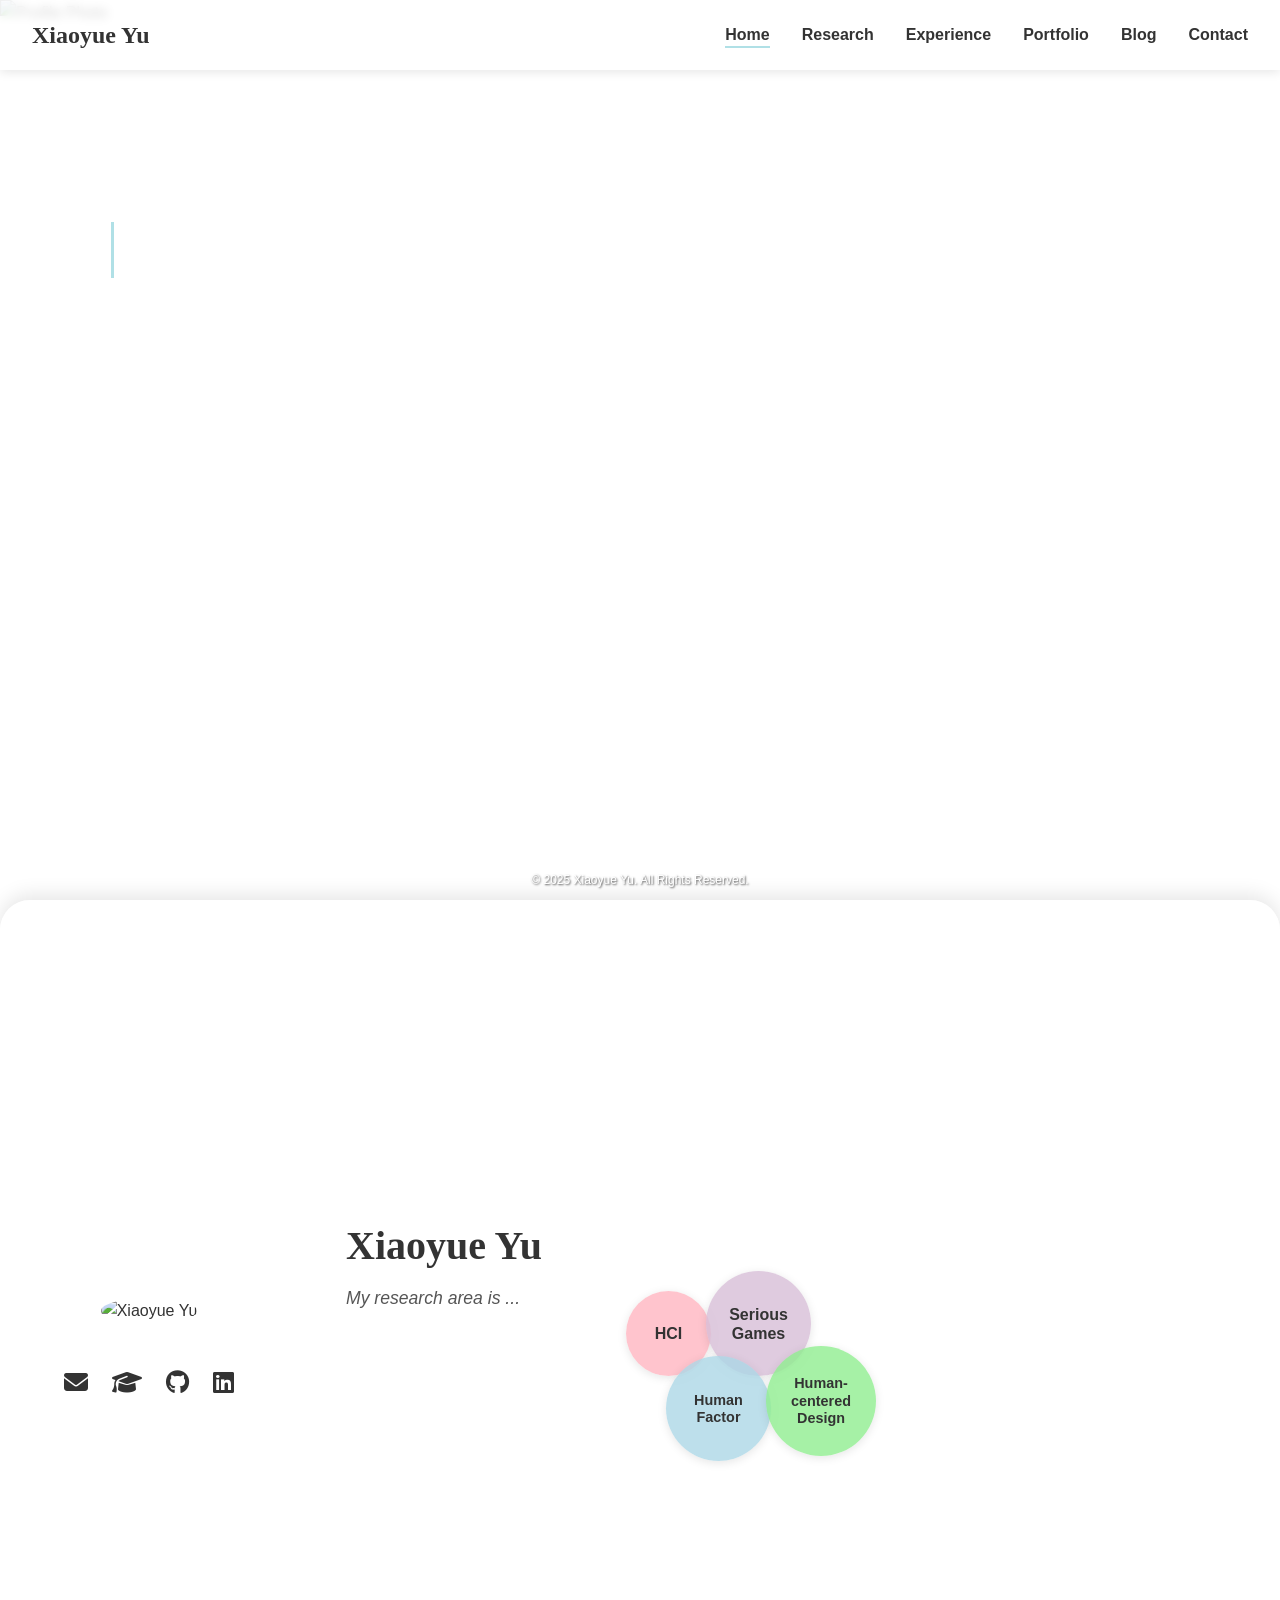
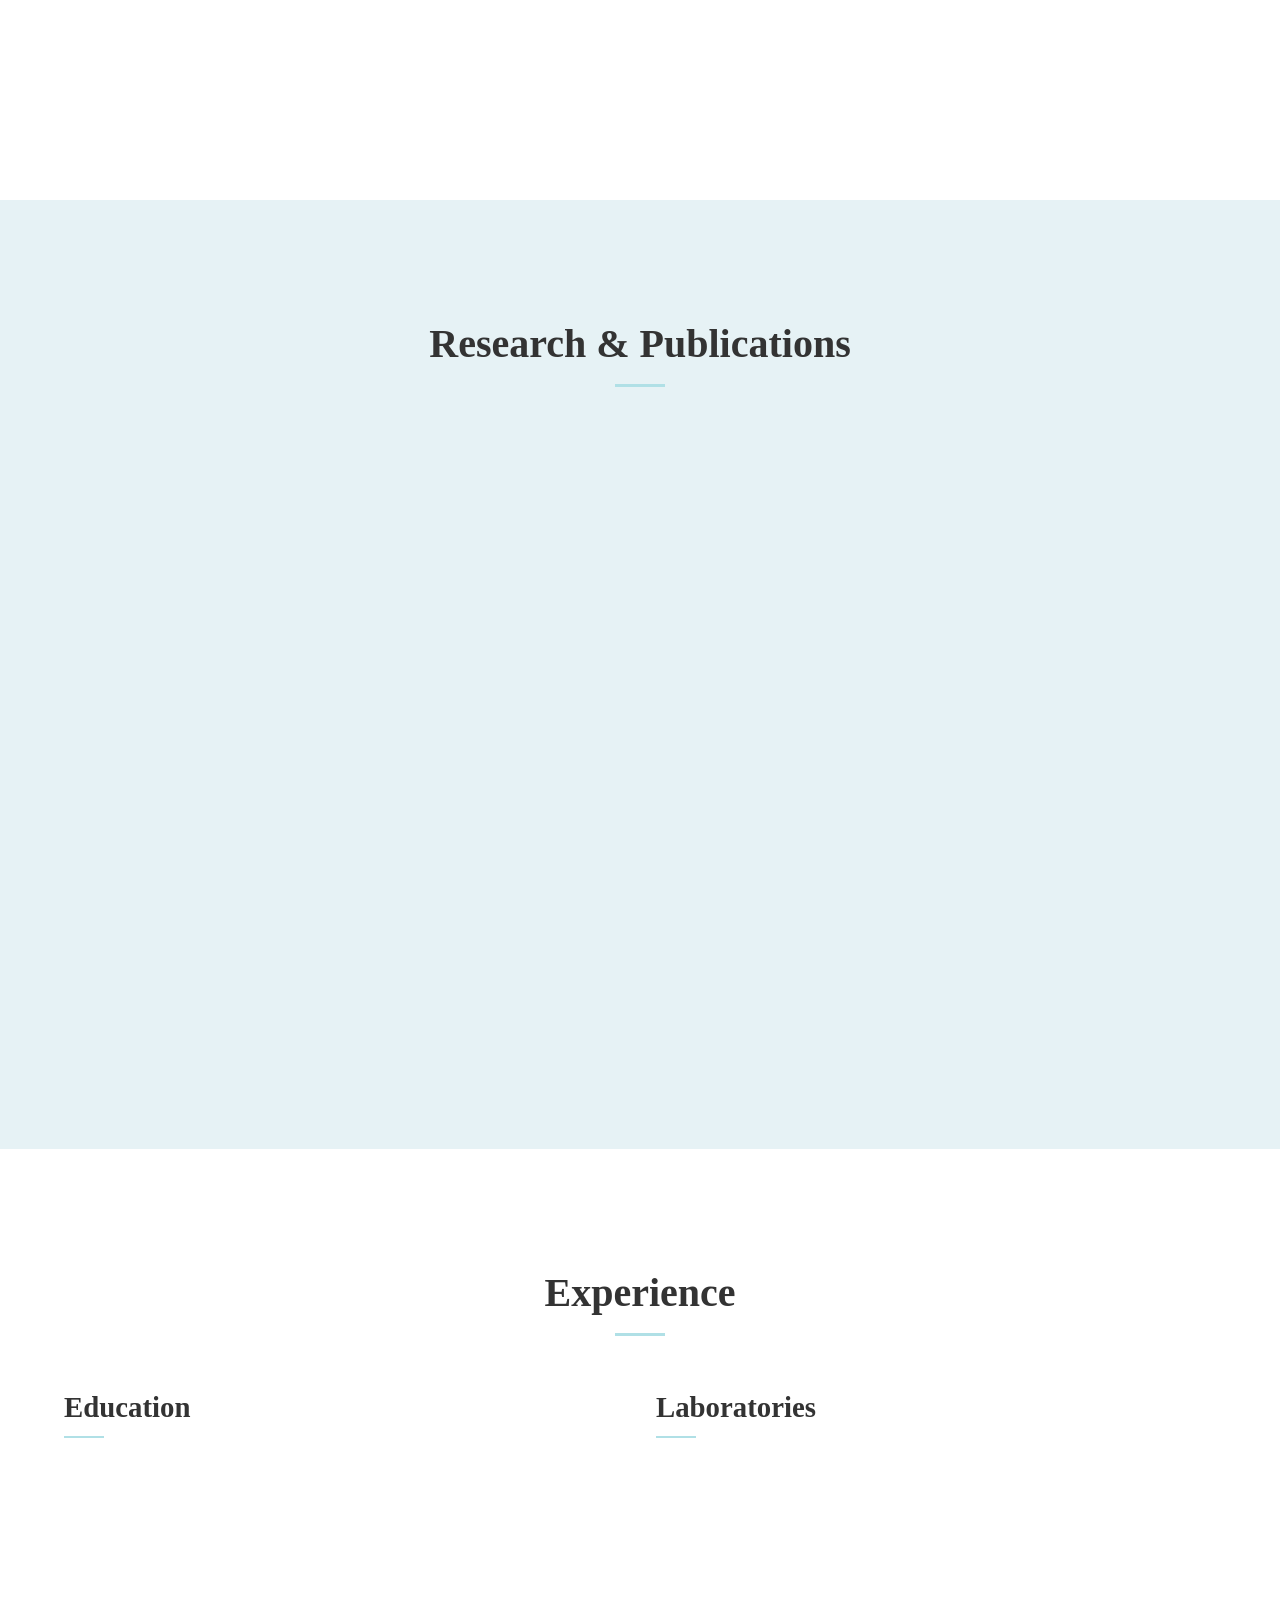
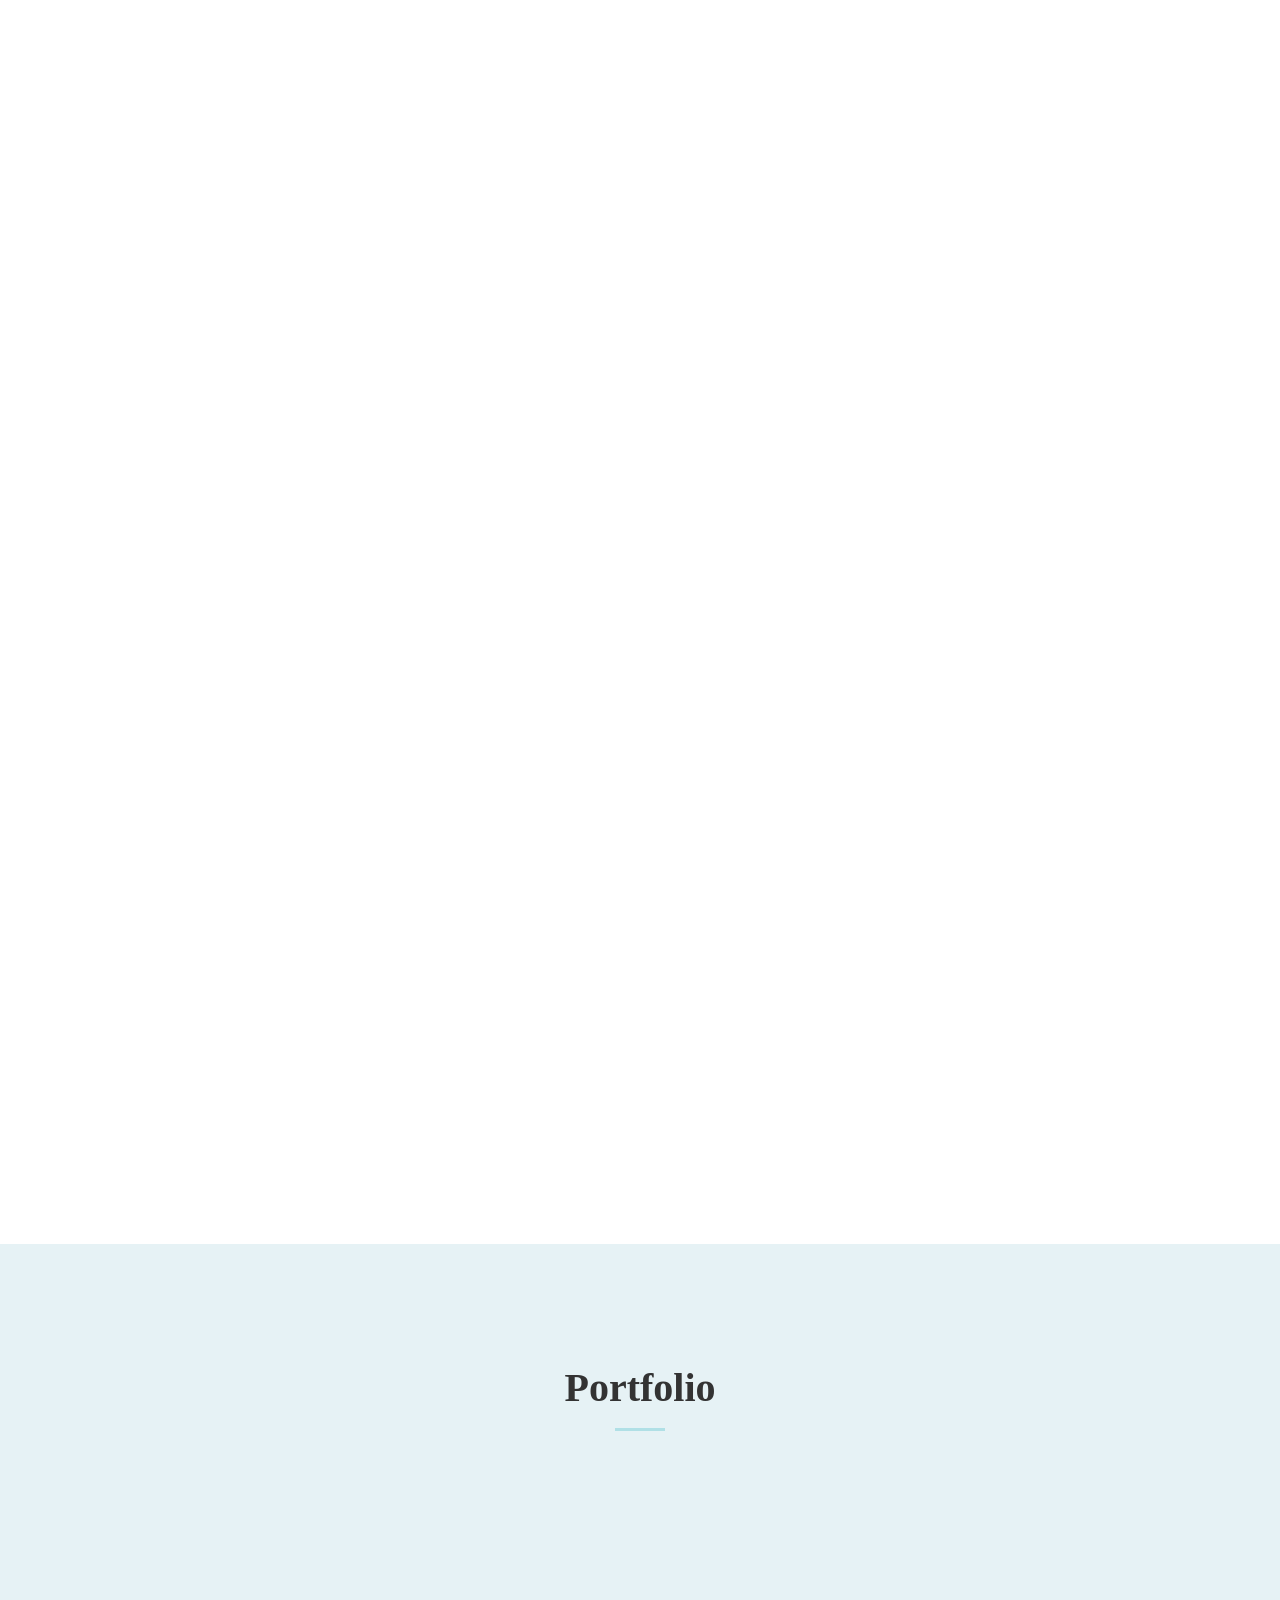
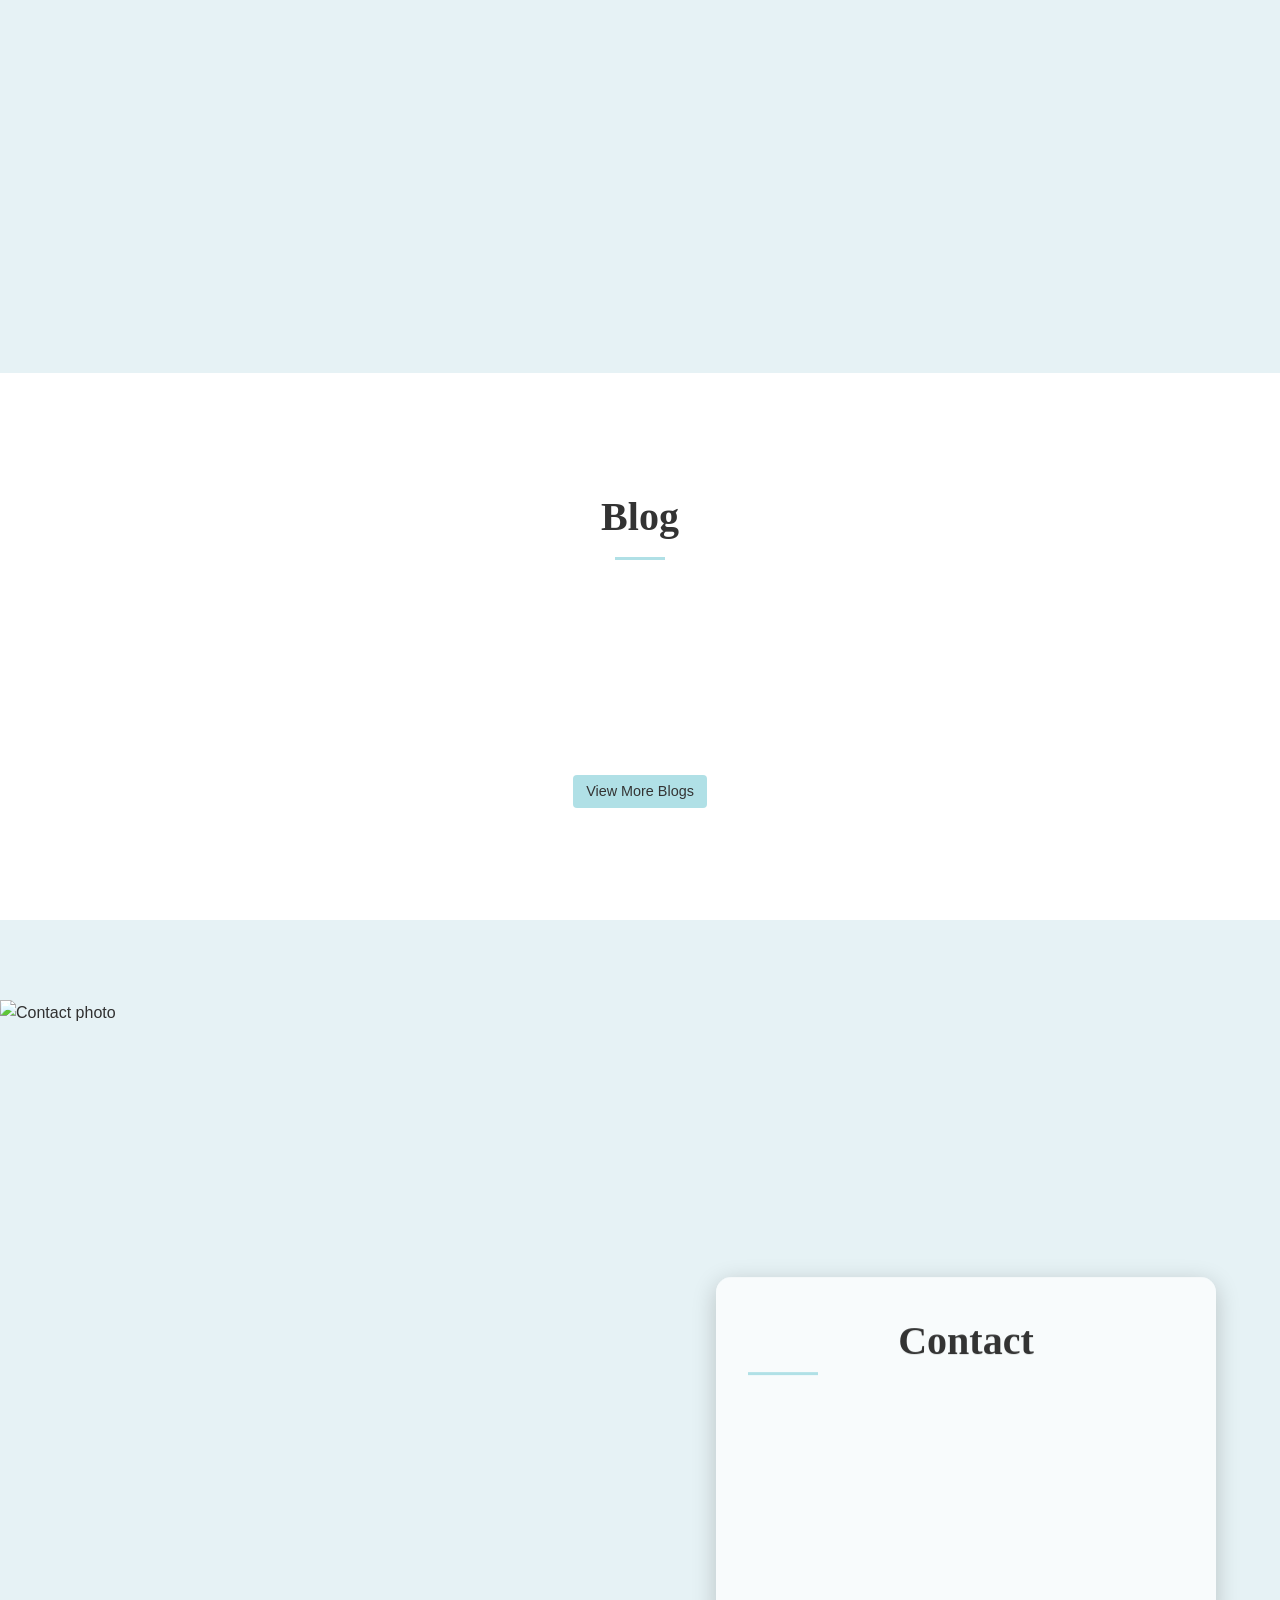
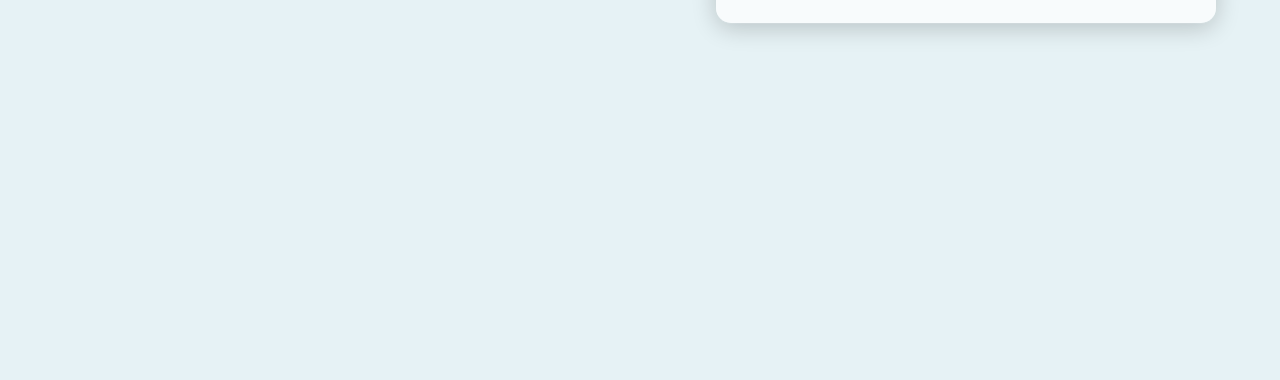
==== index.html @ d7c99860 "Updated the profolio link (Paperworkx)" ====
<!DOCTYPE html>
<html lang="en">

<head>
    <meta charset="UTF-8">
    <meta name="viewport" content="width=device-width, initial-scale=1.0">
    <title>Xiaoyue Yu</title>
    <link rel="icon" href="photo_me.jpg">
    <link rel="apple-touch-icon" href="photo_me.jpg">
    <link rel="stylesheet" href="https://cdnjs.cloudflare.com/ajax/libs/font-awesome/6.4.0/css/all.min.css">
    <link rel="stylesheet" href="styles.css">
</head>

<body>
    <nav class="navbar">
        <div class="navbar-container">
            <div class="logo">Xiaoyue Yu</div>
            <ul class="nav-links">
                <li><a href="#home" class="active">Home</a></li>
                <li><a href="#research">Research</a></li>
                <li><a href="#experience">Experience</a></li>
                <li><a href="#projects">Portfolio</a></li>
                <li><a href="#blog">Blog</a></li>
                <li><a href="#contact">Contact</a></li>
            </ul>
            <div class="hamburger">
                <div></div>
                <div></div>
                <div></div>
            </div>
        </div>
    </nav>

    <div class="cover-background">
        <div class="profile-img">
            <img src="photo_index.jpg" alt="Profile Photo">
        </div>

        <div class="typewriter-overlay">
            <div class="title">
                <span class="typewriter-text" id="typewriter"></span>
            </div>
        </div>
    </div>

    <div class="scrollable-content">
        <section id="home">
            <div class="home-content" id="home-content">
                <div class="container home-container">
                    <div class="home-left">
                        <div class="avatar-container">
                            <img src="photo_me.jpg" alt="Xiaoyue Yu" class="avatar">
                        </div>
                        <div class="social-links" style="justify-content: center; margin-top: 1.5rem;">
                            <a href="mailto:XIY249@pitt.edu" title="Email"><i class="fas fa-envelope"></i></a>
                            <a href="https://scholar.google.com/citations?hl=en&user=vhUDTcAAAAAJ"
                                title="Google Scholar"><i class="fas fa-graduation-cap"></i></a>
                            <a href="https://github.com/Xiaoyue-Yu" title="GitHub" target="_blank"
                                rel="noopener noreferrer"><i class="fab fa-github"></i></a>
                            <a href="https://www.linkedin.com/in/xiaoyue-yu-9aa009385/" title="LinkedIn"><i
                                    class="fab fa-linkedin"></i></a>
                        </div>
                    </div>
                    <div class="home-right">
                        <h1 class="name">Xiaoyue Yu</h1>
                        <p class="research-area">My research area is ...</p>
                        <div class="bubbles-container">
                            <div class="bubble">HCI</div>
                            <div class="bubble">Serious Games</div>
                            <div class="bubble">Human Factor</div>
                            <div class="bubble">Human-centered Design</div>
                        </div>
                    </div>
                </div>
            </div>
        </section>

        <section id="research">
            <div class="container">
                <h2 class="section-title">Research & Publications</h2>
                <div class="publications-list fade-in-section">
                    <div class="publication">
                        <h3 class="publication-title">Blood Biomarker-Based Machine Learning Triaging Model for
                            Predicting the Risk of Cognitive Decline Progression from Mild Cognitive Impairment</h3>
                        <p class="publication-authors">Yin, J., <strong>Yu, X.</strong>, Pan, J., Qian, G. (2025)</p>
                        <p class="publication-venue">2025 IEEE 2nd International Conference on Deep Learning and
                            Computer Vision (DLCV), Jinan, China, 2025, pp. 1-5.</p>
                        <p class="publication-abstract">This study proposes a machine learning triaging model based on
                            blood biomarkers to predict the progression risk of cognitive decline in patients with mild
                            cognitive impairment.</p>
                        <div class="publication-links">
                            <a href="https://doi.org/10.1109/DLCV65218.2025.11088776" title="DOI" target="_blank">View
                                Paper</a>
                        </div>
                    </div>

                    <div class="publication">
                        <h3 class="publication-title">Drivers' Intervention Tendency and Trust Dynamics During
                            Interactions with Automated Vehicles in Potential Hazard Scenarios</h3>
                        <p class="publication-authors">Wu, Y., Huang, D., <strong>Yu, X.</strong>, Wang, Y., Qin, W.,
                            Tan, X. (2025)</p>
                        <p class="publication-venue">HCI International 2025 Posters. HCII 2025. Communications in
                            Computer and Information Science, vol 2525. Springer, Cham, 2025</p>
                        <p class="publication-abstract">This research examines how drivers interact with and trust
                            automated vehicles during potentially hazardous driving scenarios, providing insights into
                            human-automation interaction patterns.</p>
                        <div class="publication-links">
                            <a href="https://doi.org/10.1007/978-3-031-94159-7_44" title="DOI" target="_blank">View
                                Paper</a>
                        </div>
                    </div>
                </div>
            </div>
        </section>

        <section id="experience">
            <div class="container">
                <h2 class="section-title">Experience</h2>

                <div class="experience-container">
                    <div class="experience-section">
                        <h3 class="subsection-title">Education</h3>
                        <div class="timeline fade-in-section">
                            <div class="timeline-item">
                                <div class="timeline-content-with-image edu2-layout">
                                    <div class="timeline-text">
                                        <p class="timeline-date">Fall 2025 - Present</p>
                                        <h3 class="timeline-title">Undergraduate Student, University of Pittsburgh</h3>
                                        <p class="timeline-description">Majoring in Information Science</p>
                                    </div>
                                    <img src="photo_exp_edu2.png" alt="University of Pittsburgh"
                                        class="timeline-image edu2-image">
                                </div>
                            </div>
                            <div class="timeline-item">
                                <div class="timeline-content-with-image edu1-layout">
                                    <div class="timeline-text">
                                        <p class="timeline-date">Fall 2023 - Spring 2025</p>
                                        <h3 class="timeline-title">Undergraduate Student, Sichuan University</h3>
                                        <p class="timeline-description">Majoring in Industrial Engineering</p>
                                    </div>
                                    <img src="photo_exp_edu1.jpg" alt="Sichuan University"
                                        class="timeline-image edu1-image">
                                </div>
                            </div>
                        </div>
                    </div>

                    <div class="experience-section">
                        <h3 class="subsection-title">Laboratories</h3>
                        <div class="timeline fade-in-section">

                            <div class="timeline-item">
                                <div class="timeline-content">
                                    <p class="timeline-date">December 2025 - Present</p>
                                    <h3 class="timeline-title">Pervasive HCI Lab (PI Lab)</h3>
                                    <p class="timeline-description"><i class="fas fa-map-marker-alt"></i> Tsinghua
                                        University, Beijing, China (Remote)</p>
                                    <p class="timeline-description"><i class="fas fa-university"></i> Department of
                                        Computer Science and Technology</p>
                                </div>
                            </div>

                            <div class="timeline-item">
                                <div class="timeline-content">
                                    <p class="timeline-date">August 2025 - Present</p>
                                    <h3 class="timeline-title">Learning Technologies Lab (LTL)</h3>
                                    <p class="timeline-description"><i class="fas fa-map-marker-alt"></i> University of
                                        Pittsburgh, School of Computing and Information</p>
                                    <p class="timeline-description"><i class="fas fa-user-tie"></i> Dr. Dmitriy
                                        Babichenko, Department of Informatics and Networked Systems</p>
                                </div>
                            </div>

                            <div class="timeline-item">
                                <div class="timeline-content-with-image">
                                    <div class="timeline-text">
                                        <p class="timeline-date">December 2024 - Present</p>
                                        <h3 class="timeline-title">Human-centered AI Lab (HAIL)</h3>
                                        <p class="timeline-description"><i class="fas fa-map-marker-alt"></i> Sichuan
                                            University-Pittsburgh Institute, South Campus N420</p>
                                        <p class="timeline-description"><i class="fas fa-user-tie"></i> Dr. Xiaomei Tan,
                                            Department of Industrial Engineering</p>
                                    </div>
                                    <img src="photo_exp_lab1.JPG" alt="HAIL Lab" class="timeline-image">
                                </div>
                            </div>

                        </div>
                    </div>
                </div>
            </div>
        </section>

        <section id="projects">
            <div class="container">
                <h2 class="section-title">Portfolio</h2>
                <div class="projects-grid fade-in-section">

                    <a href="https://www.playablearchive.com/" target="_blank" class="project-card-link">
                        <div class="project-card">
                            <div class="project-img-container">
                                <img src="portfolio-playable-archive.png" alt="The Playable Archive"
                                    class="project-img">
                            </div>
                            <div class="project-info">
                                <h3 class="project-title">The Playable Archive</h3>
                                <p class="project-description">A research initiative transforming legacy educational
                                    games into collaborative virtual worlds (Research Assistant).</p>
                                <p class="project-date">Fall 2025 - Present</p>
                            </div>
                        </div>
                    </a>

                    <a href="https://sonicdrives.itch.io/paperworks" target="_blank" class="project-card-link">
                        <div class="project-card">
                            <div class="project-img-container">
                                <img src="protfolio-paperworkx.png" alt="Paperworkx Game" class="project-img">
                            </div>
                            <div class="project-info">
                                <h3 class="project-title">Paperworkx</h3>
                                <p class="project-description">1st Place Narrative Design winner at Pitt's Games 4
                                    Social Impact 2025.</p>
                                <p class="project-date">Oct, 2025</p>
                            </div>
                        </div>
                    </a>

                </div>
            </div>
        </section>

        <section id="blog">
            <div class="container">
                <h2 class="section-title">Blog</h2>
                <div class="projects-grid fade-in-section">
                    <a href="blog-mount-qingcheng.html" class="project-card-link">
                        <div class="project-card">
                            <img src="images/MountQingcheng_title.JPG" alt="Mount Qingcheng" class="project-img">
                            <div class="project-info">
                                <h3 class="project-title">Mount Qingcheng</h3>
                                <p class="project-date">May 24, 2025</p>
                            </div>
                        </div>
                    </a>
                    <a href="blog-japan.html" class="project-card-link">
                        <div class="project-card">
                            <img src="images/Japan_title.JPG" alt="Japan" class="project-img">
                            <div class="project-info">
                                <h3 class="project-title">Japan: Kyoto, Hokkaido</h3>
                                <p class="project-date">January 12, 2025</p>
                            </div>
                        </div>
                    </a>
                    <a href="blog-east-coast-usa.html" class="project-card-link">
                        <div class="project-card">
                            <img src="images/EastCostUSA_title.JPG" alt="East Coast USA" class="project-img">
                            <div class="project-info">
                                <h3 class="project-title">East Coast USA</h3>
                                <p class="project-date">July 16, 2024</p>
                            </div>
                        </div>
                    </a>
                </div>
                <div class="view-more-container" style="text-align: center; margin-top: 2rem;">
                    <a href="blogs.html" class="view-more-btn"
                        style="display: inline-block; padding: 0.3rem 0.8rem; background-color: #B0E0E6; color: #333333; border-radius: 4px; font-size: 0.9rem; font-weight: 500; transition: background-color 0.3s;">
                        View More Blogs
                    </a>
                </div>
            </div>
        </section>

        <section id="contact">
            <div class="contact-image-container">
                <img src="photo_contact.JPG" alt="Contact photo" class="contact-img">

                <div class="contact-content-overlay">
                    <h2 class="section-title contact-title">Contact</h2>
                    <div class="contact-content fade-in-section">
                        <p class="contact-text">
                            Feel free to reach out for collaborations or just to chat. I'm always open to discussing new
                            projects, creative ideas, or opportunities to be part of your vision.
                        </p>
                        <p class="contact-email">XIY249@pitt.edu</p>
                        <p class="contact-email">yuxiaoyue@stu.scu.edu.cn</p>
                    </div>
                </div>
            </div>
        </section>

    </div>

    <button class="back-to-top" id="backToTop" title="Back to Top"><i class="fas fa-chevron-up"></i></button>

    <div
        style="position: fixed; bottom: 10px; width: 100%; text-align: center; font-size: 12px; color: #fff; text-shadow: 1px 1px 2px rgba(0,0,0,0.7); z-index: 1001;">
        &copy; 2025 Xiaoyue Yu. All Rights Reserved.</div>

    <script src="scripts.js"></script>
</body>

</html>
---- styles.css ----
/* Fonts */
@font-face {
    font-family: 'Lora';
    font-style: normal;
    font-weight: 400;
    src: local('Lora Regular'), local('Lora-Regular'), local('Times New Roman');
}
@font-face {
    font-family: 'Lora';
    font-style: normal;
    font-weight: 500;
    src: local('Lora Medium'), local('Lora-Medium'), local('Times New Roman');
}
@font-face {
    font-family: 'Lora';
    font-style: normal;
    font-weight: 600;
    src: local('Lora SemiBold'), local('Lora-SemiBold'), local('Times New Roman Bold');
}
@font-face {
    font-family: 'Lora';
    font-style: normal;
    font-weight: 700;
    src: local('Lora Bold'), local('Lora-Bold'), local('Times New Roman Bold');
}
@font-face {
    font-family: 'Nunito Sans';
    font-style: normal;
    font-weight: 300;
    src: local('Nunito Sans Light'), local('NunitoSans-Light'), local('Arial');
}
@font-face {
    font-family: 'Nunito Sans';
    font-style: normal;
    font-weight: 400;
    src: local('Nunito Sans Regular'), local('NunitoSans-Regular'), local('Arial');
}
@font-face {
    font-family: 'Nunito Sans';
    font-style: normal;
    font-weight: 600;
    src: local('Nunito Sans SemiBold'), local('NunitoSans-SemiBold'), local('Arial Bold');
}
@font-face {
    font-family: 'Nunito Sans';
    font-style: normal;
    font-weight: 700;
    src: local('Nunito Sans Bold'), local('NunitoSans-Bold'), local('Arial Bold');
}

/* Reset and Base Styles */
* {
    margin: 0;
    padding: 0;
    box-sizing: border-box;
}

@keyframes fadeInUp {
    from {
        opacity: 0;
        transform: translateY(30px);
    }
    to {
        opacity: 1;
        transform: translateY(0);
    }
}

.fade-in-section {
    opacity: 0;
    transform: translateY(30px);
    transition: opacity 0.8s ease, transform 0.8s ease;
}

.fade-in-section.is-visible {
    opacity: 1;
    transform: translateY(0);
}

html {
    scroll-behavior: smooth;
    height: 100%;
    overflow-x: hidden;
    margin: 0;
    padding: 0;
}

body {
    font-family: 'Nunito Sans', sans-serif;
    line-height: 1.6;
    color: #333333;
    background-color: #FFFFFF;
    position: relative;
    overflow-x: hidden;
    min-height: 100%;
    display: flex;
    flex-direction: column;
    margin: 0;
    padding: 0;
}

.cover-background {
    position: fixed;
    top: 0;
    left: 0;
    width: 100%;
    height: 100vh;
    z-index: 1;
    pointer-events: none;
}

.scrollable-content {
    position: relative;
    z-index: 3;
    margin-top: 100vh;
    background-color: transparent;
    min-height: 200vh;
    margin-bottom: 0;
    flex: 1;
}

#home {
    background-color: transparent;
    position: relative;
    z-index: 1;
}

#experience {
    background-color: #FFFFFF;
    position: relative;
    z-index: 3;
}

#blog {
    background-color: #FFFFFF;
    position: relative;
    z-index: 3;
}

#research, #projects, #contact {
    background-color: #E6F2F5;
    position: relative;
    z-index: 3;
}

h1, h2, h3, h4, h5, h6 {
    font-family: 'Lora', serif;
    margin-bottom: 1rem;
    color: #333333;
}

a {
    color: #B0E0E6;
    text-decoration: none;
    transition: color 0.3s ease;
}

a:hover {
    color: #87CEEB;
}

.container {
    width: 90%;
    max-width: 1200px;
    margin: 0 auto;
    padding: 2rem 0;
}

section {
    padding: 5rem 0;
}

.section-title {
    text-align: center;
    margin-bottom: 3rem;
    position: relative;
    font-size: 2.5rem;
}



.section-title::after {
    content: '';
    display: block;
    width: 50px;
    height: 3px;
    background-color: #B0E0E6;
    margin: 0.5rem auto;
}

/* Navigation Bar */
.navbar {
    position: fixed;
    top: 0;
    left: 0;
    width: 100%;
    background-color: rgba(255, 255, 255, 0.8);
    backdrop-filter: blur(5px);
    box-shadow: 0 2px 10px rgba(0, 0, 0, 0.1);
    z-index: 1000;
    transition: all 0.3s ease;
}

.navbar-container {
    display: flex;
    justify-content: space-between;
    align-items: center;
    padding: 1rem 2rem;
}

.logo {
    font-family: 'Lora', serif;
    font-size: 1.5rem;
    font-weight: 700;
}

.nav-links {
    display: flex;
    list-style: none;
}

.nav-links li {
    margin-left: 2rem;
}

.nav-links a {
    color: #333333;
    font-weight: 600;
    position: relative;
}

.nav-links a::after {
    content: '';
    position: absolute;
    bottom: -5px;
    left: 0;
    width: 0;
    height: 2px;
    background-color: #B0E0E6;
    transition: width 0.3s ease;
}

.nav-links a:hover::after,
.nav-links a.active::after {
    width: 100%;
}

.hamburger {
    display: none;
    cursor: pointer;
}

.hamburger div {
    width: 25px;
    height: 3px;
    background-color: #333333;
    margin: 5px;
    transition: all 0.3s ease;
}

/* Home Section */
#home {
    min-height: 100vh;
    display: flex;
    flex-direction: column;
    align-items: center;
    background-color: transparent;
    padding: 0;
    position: relative;
}

.avatar-container {
    text-align: center;
    margin-bottom: 1rem;
}

.avatar {
    width: 220px;
    height: 220px;
    border-radius: 50%;
    object-fit: cover;
    object-position: 40% top;
    border: none;
}

.profile-img {
    width: 100%;
    height: 100vh;
    overflow: hidden;
    position: fixed;
    top: 0;
    left: 0;
    z-index: 1;
    will-change: transform;
    transform: translateZ(0);
    pointer-events: none;
    backface-visibility: hidden;
}

.profile-img img {
    width: 100%;
    height: 100%;
    object-fit: cover;
    object-position: center;
}

.typewriter-overlay {
    position: fixed;
    top: 0;
    left: 0;
    width: 100%;
    height: 100vh;
    display: flex;
    align-items: flex-start;
    justify-content: center;
    z-index: 2;
    padding: 0 2rem;
    padding-top: 20vh;
    will-change: transform;
    pointer-events: auto;
    backface-visibility: hidden;
    transform: translate3d(0,0,0);
    -webkit-transform: translate3d(0,0,0);
    -moz-transform: translate3d(0,0,0);
    -ms-transform: translate3d(0,0,0);
    -o-transform: translate3d(0,0,0);
    -webkit-backface-visibility: hidden;
    perspective: 1000px;
    -webkit-perspective: 1000px;
    -moz-perspective: 1000px;
    -ms-perspective: 1000px;
    -o-perspective: 1000px;
    touch-action: auto; 
}

.typewriter-overlay .title {
    font-size: 3.5rem;
    color: #fff;
    text-shadow: 2px 2px 4px rgba(0, 0, 0, 0.5);
    text-align: center;
    width: 100%;
    max-width: 90%;
    padding: 0 1rem;
    box-sizing: border-box;
}

.home-content {
    display: flex;
    flex-direction: column;
    align-items: center;
    justify-content: center;
    text-align: center;
    padding: 50px 0;
    width: 100%;
    min-height: 100vh;
    position: relative;
    background-color: rgba(255, 255, 255, 0.5);
    border-top-left-radius: 30px;
    border-top-right-radius: 30px;
    box-shadow: 0 -5px 20px rgba(0, 0, 0, 0.1);
    backdrop-filter: blur(10px);
}

.home-container {
    display: flex;
    align-items: center;
    justify-content: flex-start;
    gap: 2rem;
}

.home-left, .home-right {
    display: flex;
    flex-direction: column;
    align-items: center;
}

.home-right {
    margin-left: 5rem;
    align-items: flex-start;
}

.name {
    font-size: 2.5rem;
    margin-bottom: 0.5rem;
    text-align: center;
    position: relative;
}

.research-area {
    font-size: 1.1rem;
    color: #555;
    margin-bottom: 1rem;
    text-align: left;
    font-style: italic;
    line-height: 1.4;
}

.bubbles-container {
    position: relative;
    width: 100%;
    height: 150px;
    margin-top: 10px;
}

.bubble {
    position: absolute;
    background-color: rgba(176, 224, 230, 0.8);
    color: #333;
    border-radius: 50%;
    display: flex;
    align-items: center;
    justify-content: center;
    font-size: 0.8rem;
    font-weight: 600;
    box-shadow: 0 2px 10px rgba(0, 0, 0, 0.1);
    animation: float 3s ease-in-out infinite;
    text-align: center;
    padding: 5px;
    line-height: 1.2;
    word-break: break-word;
    z-index: 5;
}

.bubble:nth-child(1) {
    width: 85px;
    height: 85px;
    top: -45px;
    left: 280px;
    animation-delay: 0s;
    background-color: rgba(255, 182, 193, 0.8);
    font-size: 1rem;
}

.bubble:nth-child(2) {
    width: 105px;
    height: 105px;
    top: -65px;
    left: 360px;
    animation-delay: 0.5s;
    background-color: rgba(216, 191, 216, 0.8);
    font-size: 1rem;
}

.bubble:nth-child(3) {
    width: 105px;
    height: 105px;
    top: 20px;
    left: 320px;
    animation-delay: 1s;
    background-color: rgba(173, 216, 230, 0.8);
    font-size: 0.9rem;
}

.bubble:nth-child(4) {
    width: 110px;
    height: 110px;
    top: 10px;
    left: 420px;
    animation-delay: 1.5s;
    background-color: rgba(144, 238, 144, 0.8);
    font-size: 0.9rem;
}

@keyframes float {
    0% {
        transform: translateY(0);
    }
    50% {
        transform: translateY(-10px);
    }
    100% {
        transform: translateY(0);
    }
}

.title {
    font-size: 3.5rem;
    color: #555;
    margin-bottom: 1.5rem;
    text-align: left;
    min-height: 2.5em; 
    display: flex;
    justify-content: flex-start;
    align-items: center;
    width: 100%;
}

.typewriter-text {
    position: relative;
    white-space: nowrap;
    min-height: 1em;
    line-height: 1.5em;
    display: inline-block;
    font-family: "Fira Code", "Consolas", "Courier New", monospace;
    max-width: 100%;
    overflow: hidden;
    transform: translate3d(0,0,0);
    -webkit-transform: translate3d(0,0,0);
    backface-visibility: hidden;
    -webkit-backface-visibility: hidden;
    -moz-backface-visibility: hidden;
    -ms-backface-visibility: hidden;
    -o-backface-visibility: hidden;
    will-change: transform;
}

.typewriter-text::after {
    content: '';
    display: inline-block;
    width: 3px;
    height: 1em;
    margin-left: 2px;
    background-color: #B0E0E6;
    vertical-align: middle;
    animation: blink-caret 1s step-end infinite;
    position: relative;
    top: 0;
    transform: translate3d(0,0,0);
    -webkit-transform: translate3d(0,0,0);
    -moz-transform: translate3d(0,0,0);
    -ms-transform: translate3d(0,0,0);
    -o-transform: translate3d(0,0,0);
    backface-visibility: hidden;
    -webkit-backface-visibility: hidden;
    -moz-backface-visibility: hidden;
    -ms-backface-visibility: hidden;
    -o-backface-visibility: hidden;
    perspective: 1000px;
    -webkit-perspective: 1000px;
    -moz-perspective: 1000px;
    -ms-perspective: 1000px;
    -o-perspective: 1000px;
    will-change: opacity;
}

@keyframes blink-caret {
    from, to { background-color: transparent; }
    50% { background-color: #B0E0E6; }
}

.social-links {
    display: flex;
    gap: 1.5rem;
}

.social-links a {
    font-size: 1.5rem;
    color: #333333;
    transition: color 0.3s ease;
}

.social-links a:hover {
    color: #B0E0E6;
}

/* Research Section */
.publication {
    margin-bottom: 2rem;
    padding: 1.5rem;
    border-radius: 8px;
    background-color: #f9f9f9;
    transition: transform 0.3s ease;
}

.publication:hover {
    transform: translateY(-5px);
    box-shadow: 0 5px 15px rgba(0, 0, 0, 0.1);
}

.publication-title {
    font-size: 1.2rem;
    margin-bottom: 0.5rem;
}

.publication-authors {
    font-style: italic;
    margin-bottom: 0.5rem;
}

.publication-venue {
    color: #666;
    margin-bottom: 1rem;
}

.publication-links {
    display: flex;
    gap: 1rem;
    margin-top: 0.5rem;
}

.publication-links a {
    padding: 0.3rem 0.8rem;
    background-color: #B0E0E6;
    color: #333333;
    border-radius: 4px;
    font-size: 0.9rem;
    transition: background-color 0.3s ease;
}

.publication-links a:hover {
    background-color: #87CEEB;
}

/* Experience Section */
.experience-container {
    display: flex;
    justify-content: space-between;
    flex-wrap: wrap;
    gap: 2rem;
}

.experience-section {
    flex: 1;
    min-width: 300px;
}

.subsection-title {
    text-align: left;
    font-size: 1.8rem;
    margin-bottom: 1.5rem;
    font-family: 'Lora', serif;
    color: #333333;
    position: relative;
    padding-bottom: 0.5rem;
}

.subsection-title::after {
    content: '';
    position: absolute;
    bottom: 0;
    left: 0;
    width: 40px;
    height: 2px;
    background-color: #B0E0E6;
}

.timeline {
    position: relative;
    max-width: 100%;
    margin: 0 auto;
}

.timeline::after {
    content: '';
    position: absolute;
    width: 2px;
    background-color: #B0E0E6;
    top: 0;
    bottom: 0;
    left: 50%;
    margin-left: -1px;
}

.timeline-item {
    padding: 10px 40px;
    position: relative;
    width: 50%;
    box-sizing: border-box;
}

.timeline-item::after {
    content: '';
    position: absolute;
    width: 20px;
    height: 20px;
    background-color: #FFFFFF;
    border: 4px solid #B0E0E6;
    border-radius: 50%;
    top: 15px;
    z-index: 1;
}

.timeline-item:nth-child(odd) {
    left: 0;
    text-align: right;
}

.timeline-item:nth-child(even) {
    left: 50%;
}

.timeline-item:nth-child(odd)::after {
    right: -10px;
}

.timeline-item:nth-child(even)::after {
    left: -10px;
}

.timeline-content {
    padding: 1.5rem;
    background-color: #f9f9f9;
    border-radius: 8px;
    box-shadow: 0 3px 10px rgba(0, 0, 0, 0.1);
}

.timeline-content-with-image {
    display: flex;
    flex-direction: column;
    padding: 1.5rem;
    background-color: #f9f9f9;
    border-radius: 8px;
    box-shadow: 0 3px 10px rgba(0, 0, 0, 0.1);
    gap: 1.5rem;
    align-items: center;
}


.edu1-layout {
    flex-direction: column;
    align-items: center;
}


.edu2-layout .timeline-text {
    display: flex;
    flex-direction: column;
}

.timeline-item:nth-child(odd) .timeline-content-with-image {
    text-align: right;
}

.timeline-item:nth-child(even) .timeline-content-with-image {
    text-align: left;
}


.timeline-content-with-image .timeline-text {
    width: 100%;
}

.timeline-content-with-image .timeline-image {
    max-width: 80%;
    height: auto;
    border-radius: 8px;
    object-fit: contain;
    box-shadow: 0 2px 5px rgba(0, 0, 0, 0.1);
    margin-top: 1rem;
}


.edu1-image {
    max-width: 200px;
    order: -1;
    margin-bottom: 1rem;
    margin-top: 0;
}

.edu2-image {
    max-width: 200px;
    order: -1;
    margin-bottom: 1rem;
}

.timeline-date {
    color: #4682B4;
    font-weight: 600;
}

.timeline-title {
    margin: 0.5rem 0;
}

.timeline-description {
    color: #666;
}

.timeline-description i {
    color: #4682B4;
    width: 20px;
    margin-right: 8px;
    text-align: center;
}

/* Projects Section */
.projects-grid {
    display: grid;
    grid-template-columns: repeat(auto-fill, minmax(300px, 1fr));
    gap: 2rem;
}

.project-card-link {
  display: block;
  height: 100%;
  color: inherit;          
}

.project-card {
  display: grid;
  grid-template-rows: auto 1fr;  
  height: 100%;
}

/* Avoid inline-image baseline gap */
.project-img {
  width: 100%;
  height: 100%;
  object-fit: contain;  
  display: block;      
}

.project-img-container {
  width: 100%;
  aspect-ratio: 16 / 9;
  overflow: hidden;
}


.project-info {
  background-color: #f8f8f8;
  padding: 1rem;
  display: flex;          
  flex-direction: column;  
  align-items: center;     
  text-align: center;
}


.project-title {
    font-size: 1.5rem;
    margin-bottom: 0.5rem;
    padding: 0;
    text-align: center;
}

.project-date {
    font-size: 0.9rem;
    color: #777;
    margin-bottom: 0.5rem;
}

.project-description {
    padding: 0;
    color: #666;
    font-size: 0.9rem;
    text-align: left;
    word-break: break-word;
}

.blog-content {
    margin-top: 30px;
    background-color: #fff;
    padding: 25px;
    border-radius: 8px;
    box-shadow: 0 4px 8px rgba(0, 0, 0, 0.1);
}

.blog-content p {
    color: #666;
    font-size: 16px;
    line-height: 1.6;
    text-align: center;
    font-style: italic;
}

/* Contact Section */
.contact-image-container {
    position: relative;
    width: 100%;
    min-height: 100vh;
    overflow: hidden;
}

.contact-content-overlay {
    position: absolute;
    top: 50%;
    right: 5%;
    transform: translateY(-50%);
    background-color: rgba(255, 255, 255, 0.7);
    border-radius: 15px;
    padding: 2rem;
    width: 40%;
    max-width: 500px;
    box-shadow: 0 5px 25px rgba(0, 0, 0, 0.2);
    backdrop-filter: blur(3px);
    z-index: 5;
    text-align: left;
}

.contact-title {
    color: #333;
    margin-bottom: 1.5rem;
    position: relative;
}

.contact-title:after {
    content: '';
    position: absolute;
    bottom: -10px;
    left: 0;
    width: 70px;
    height: 3px;
    background-color: #B0E0E6;
}

.contact-content {
    max-width: 100%;
    margin: 0;
    text-align: left;
}

.contact-text {
    margin-bottom: 2rem;
    font-size: 1.1rem;
    color: #333;
    line-height: 1.6;
}

.contact-email {
    font-size: 1.2rem;
    font-weight: 600;
    color: #4682B4;
    margin: 0.5rem 0;
    transition: color 0.3s ease;
}

.contact-email:hover {
    color: #B0E0E6;
}

.contact-img {
    width: 100%;
    height: 100%;
    min-height: 100vh;
    object-fit: cover;
    display: block;
    position: absolute;
    top: 0;
    left: 0;
    z-index: 1;
    filter: brightness(1.1) contrast(1.1);
}

.snowflake {
    position: absolute;
    color: #fff;
    opacity: 0.9;
    animation: fall 5s linear forwards, melt 2s linear 5s forwards;
    pointer-events: none;
    z-index: 2;
    text-shadow: 0 0 5px rgba(0, 0, 0, 0.3);
}

@keyframes fall {
    from { transform: translateY(0) rotate(0deg); }
    to { transform: translateY(100vh) rotate(360deg); }
}

@keyframes melt {
    from { opacity: 0.9; }
    to { opacity: 0; }
}

.snowflake.small {
    font-size: 10px;
    animation-duration: 7s;
}

.snowflake.medium {
    font-size: 20px;
    animation-duration: 5s;
}

.snowflake.large {
    font-size: 30px;
    animation-duration: 6s;
}

/* Footer */
footer {
    text-align: center;
    padding: 0 0 2rem 0;
    border-top: none;
    color: #666;
    font-size: 0.9rem;
}

/* Back to Top Button */
.back-to-top {
    position: fixed;
    right: 2rem;
    bottom: 2rem;
    width: 48px;
    height: 48px;
    border-radius: 50%;
    background-color: #B0E0E6;
    color: #fff;
    display: none;
    align-items: center;
    justify-content: center;
    font-size: 1.4rem;
    cursor: pointer;
    box-shadow: 0 4px 10px rgba(0,0,0,0.15);
    border: none;
    outline: none;
    transition: transform 0.3s ease, opacity 0.3s ease;
    z-index: 1000;
}
.back-to-top:hover {
    transform: translateY(-4px);
    opacity: 0.9;
}

/* Responsive Design */
@media screen and (max-width: 768px) {
    .navbar-container {
        padding: 1rem;
    }
    
    .bubbles-container {
        height: 170px;
        margin-top: 10px;
        width: 320px;
    }
    
    .bubble:nth-child(1) {
        width: 75px;
        height: 75px;
        top: 20px;
        left: 40px;
    }
    
    .bubble:nth-child(2) {
        width: 95px;
        height: 95px;
        top: 0px;
        left: 120px;
    }
    
    .bubble:nth-child(3) {
        width: 95px;
        height: 95px;
        top: 60px;
        left: 60px;
        font-size: 0.8rem;
    }
    
    .bubble:nth-child(4) {
        width: 90px;
        height: 90px;
        top: 50px;
        left: 160px;
        font-size: 0.8rem;
    }

    .nav-links {
        position: absolute;
        right: 0;
        top: 70px;
        background-color: rgba(255, 255, 255, 0.95);
        flex-direction: column;
        width: 100%;
        text-align: center;
        transform: translateX(100%);
        transition: transform 0.3s ease;
        box-shadow: 0 5px 10px rgba(0, 0, 0, 0.1);
    }

    .nav-links.active {
        transform: translateX(0);
    }

    .nav-links li {
        margin: 1rem 0;
    }

    .hamburger {
        display: block;
    }

    .hamburger.active div:nth-child(1) {
        transform: rotate(-45deg) translate(-5px, 6px);
    }
    .hamburger.active div:nth-child(2) {
        opacity: 0;
    }
    .hamburger.active div:nth-child(3) {
        transform: rotate(45deg) translate(-5px, -6px);
    }

    .profile-img {
        height: 100vh;
    }
    
    .typewriter-overlay .title {
        font-size: 2.2rem;
        max-width: 95%;
        padding: 0 0.5rem;
    }
    
    .home-content {
        padding: 30px 0;
    }
    
    .home-container {
        flex-direction: column;
        gap: 1.5rem;
    }
    .home-right {
        align-items: center;
        margin-left: 0;
        text-align: center;
    }
    
    .research-area {
        text-align: center;
        padding: 0 15px;
    }

    .experience-container {
        flex-direction: column;
    }
    
    .experience-section {
        width: 100%;
        margin-bottom: 3rem;
    }
    
    .subsection-title {
        font-size: 1.5rem;
        margin-bottom: 1.2rem;
    }
    
    .timeline::after {
        left: 31px;
    }

    .timeline-item {
        width: 100%;
        padding-left: 70px;
        padding-right: 25px;
    }

    .timeline-item:nth-child(odd) {
        text-align: left;
    }

    .timeline-item:nth-child(even) {
        left: 0;
    }

    .timeline-item:nth-child(odd)::after,
    .timeline-item:nth-child(even)::after {
        left: 21px;
    }

    .projects-grid {
        grid-template-columns: repeat(auto-fill, minmax(250px, 1fr));
    }
    
    .contact-image-container {
        min-height: 100vh;
    }
    
    .contact-img {
        min-height: 100vh;
    }
    
    .contact-content-overlay {
        width: 60%;
        padding: 1.5rem;
        right: 5%;
    }
}

@media screen and (max-width: 480px) {
    .name {
        font-size: 2rem;
    }
    
    .title {
        font-size: 2.0rem;
    }
    
    .typewriter-overlay .title {
        font-size: 1.8rem;
        max-width: 100%;
        padding: 0 0.5rem;
    }
    
    .home-content {
        padding: 20px 0;
    }

    .projects-grid {
        grid-template-columns: 1fr;
    }
    
    .contact-image-container {
        min-height: 100vh;
    }
    
    .contact-img {
        min-height: 100vh;
    }
    
    .contact-content-overlay {
        width: 85%;
        padding: 1rem;
        top: 50%;
        right: 50%;
        transform: translate(50%, -50%);
    }
    
    .contact-text {
        font-size: 1rem;
        margin-bottom: 1.5rem;
    }
    
    .contact-email {
        font-size: 1.1rem;
    }
}

@media screen and (max-width: 768px) {
    .typewriter-text {
        white-space: normal;
        word-break: break-word;
    }
}
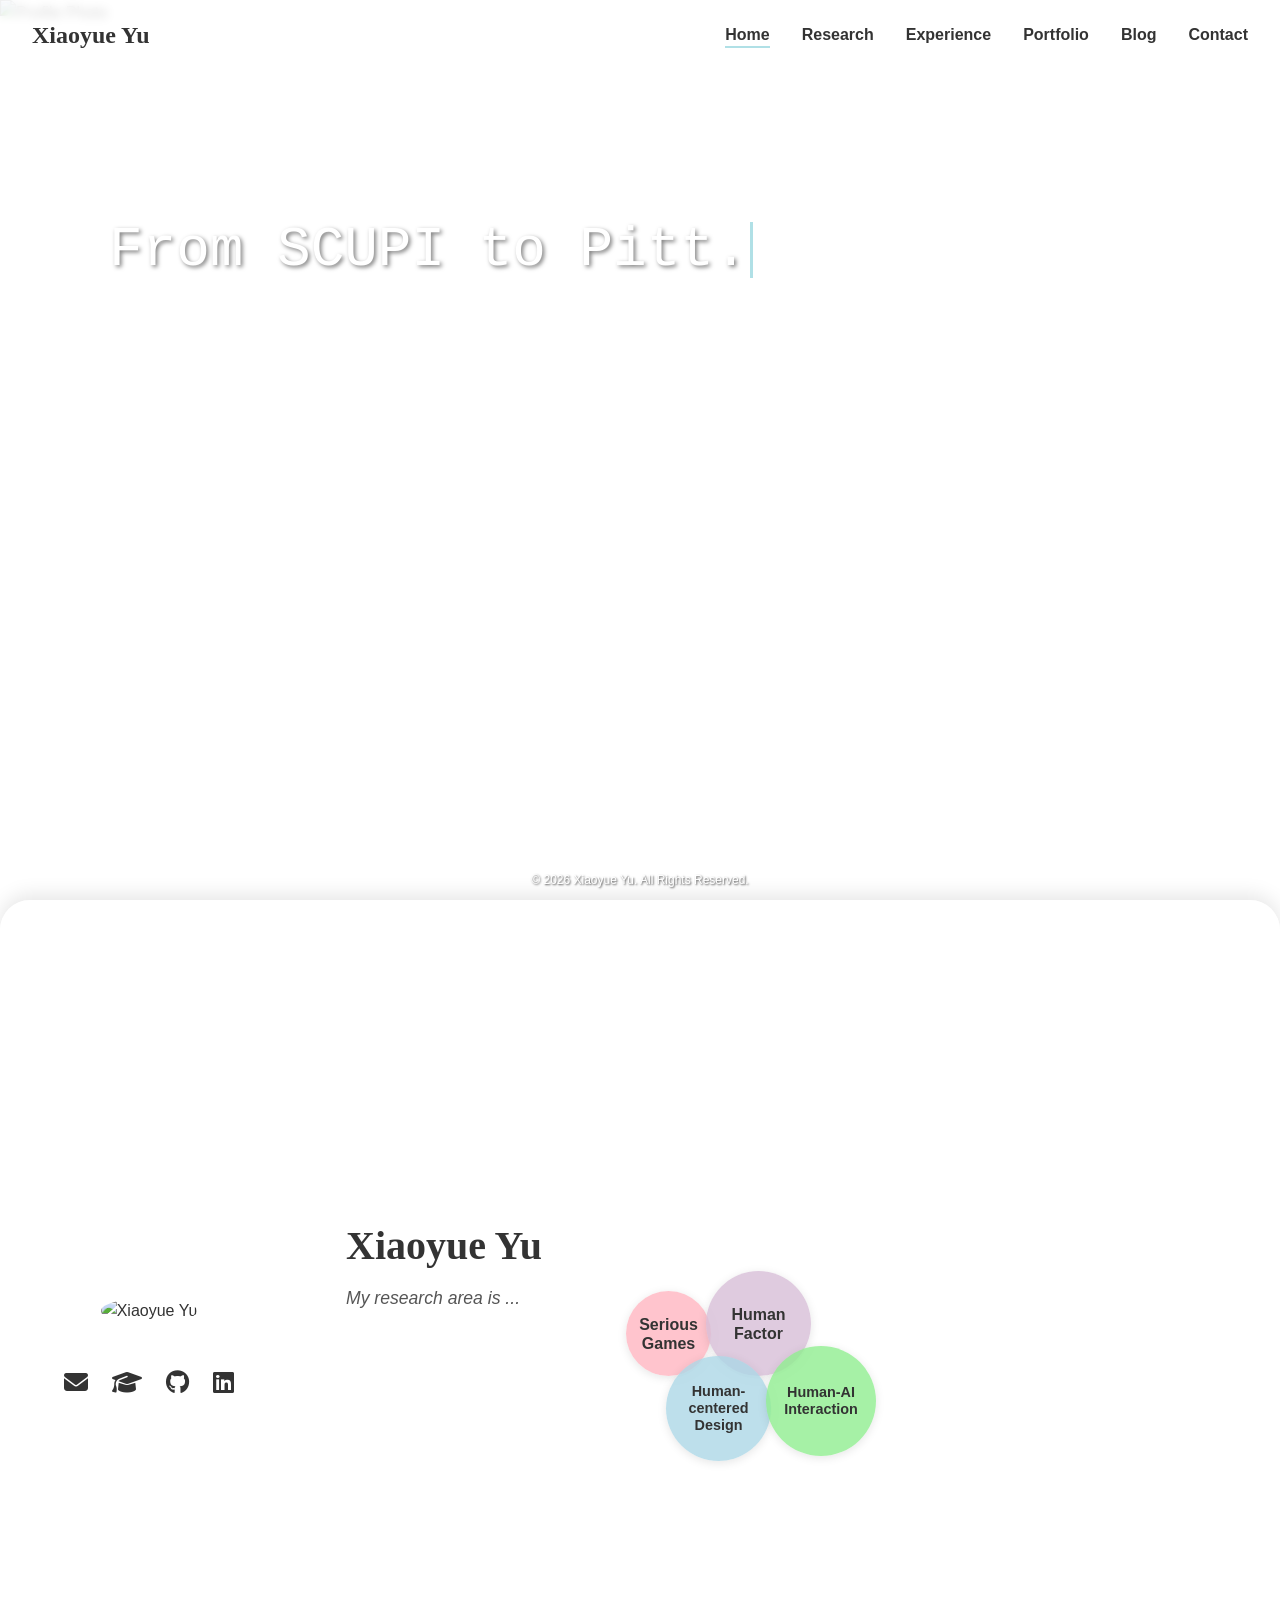
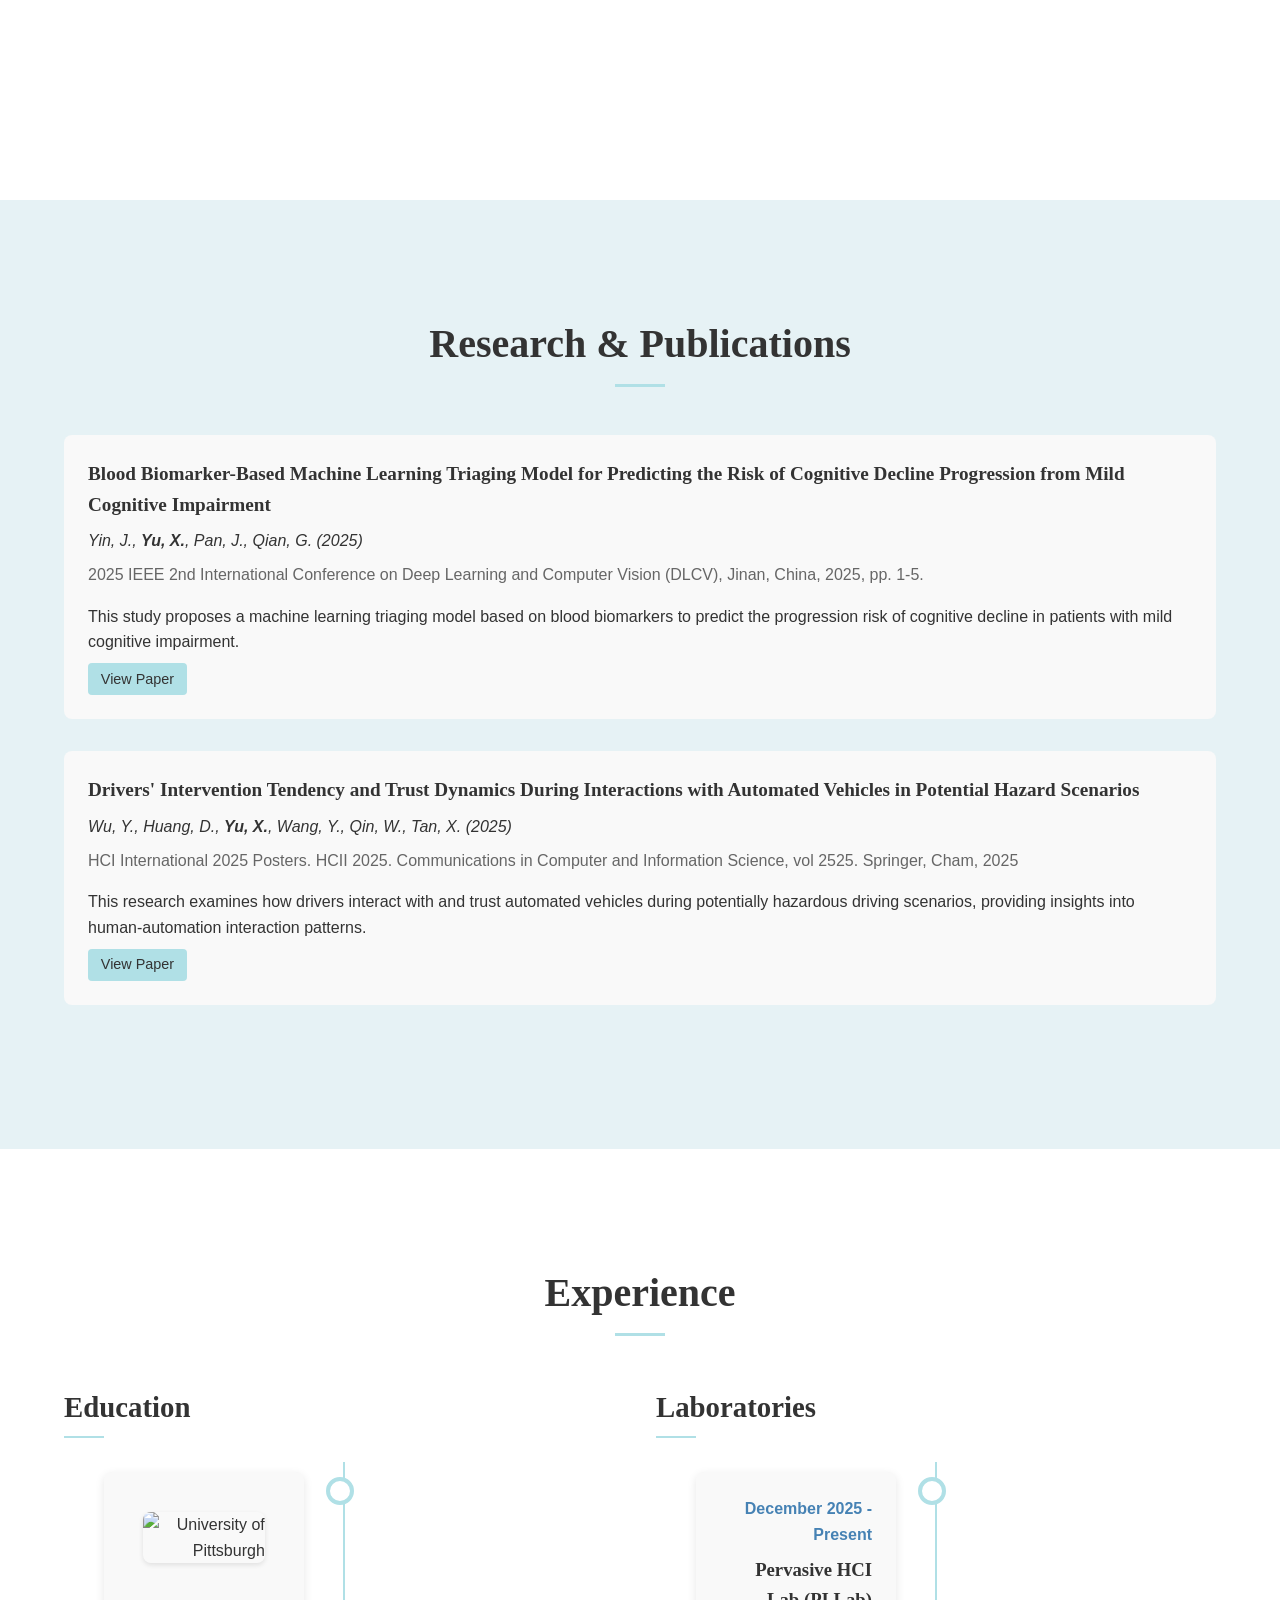
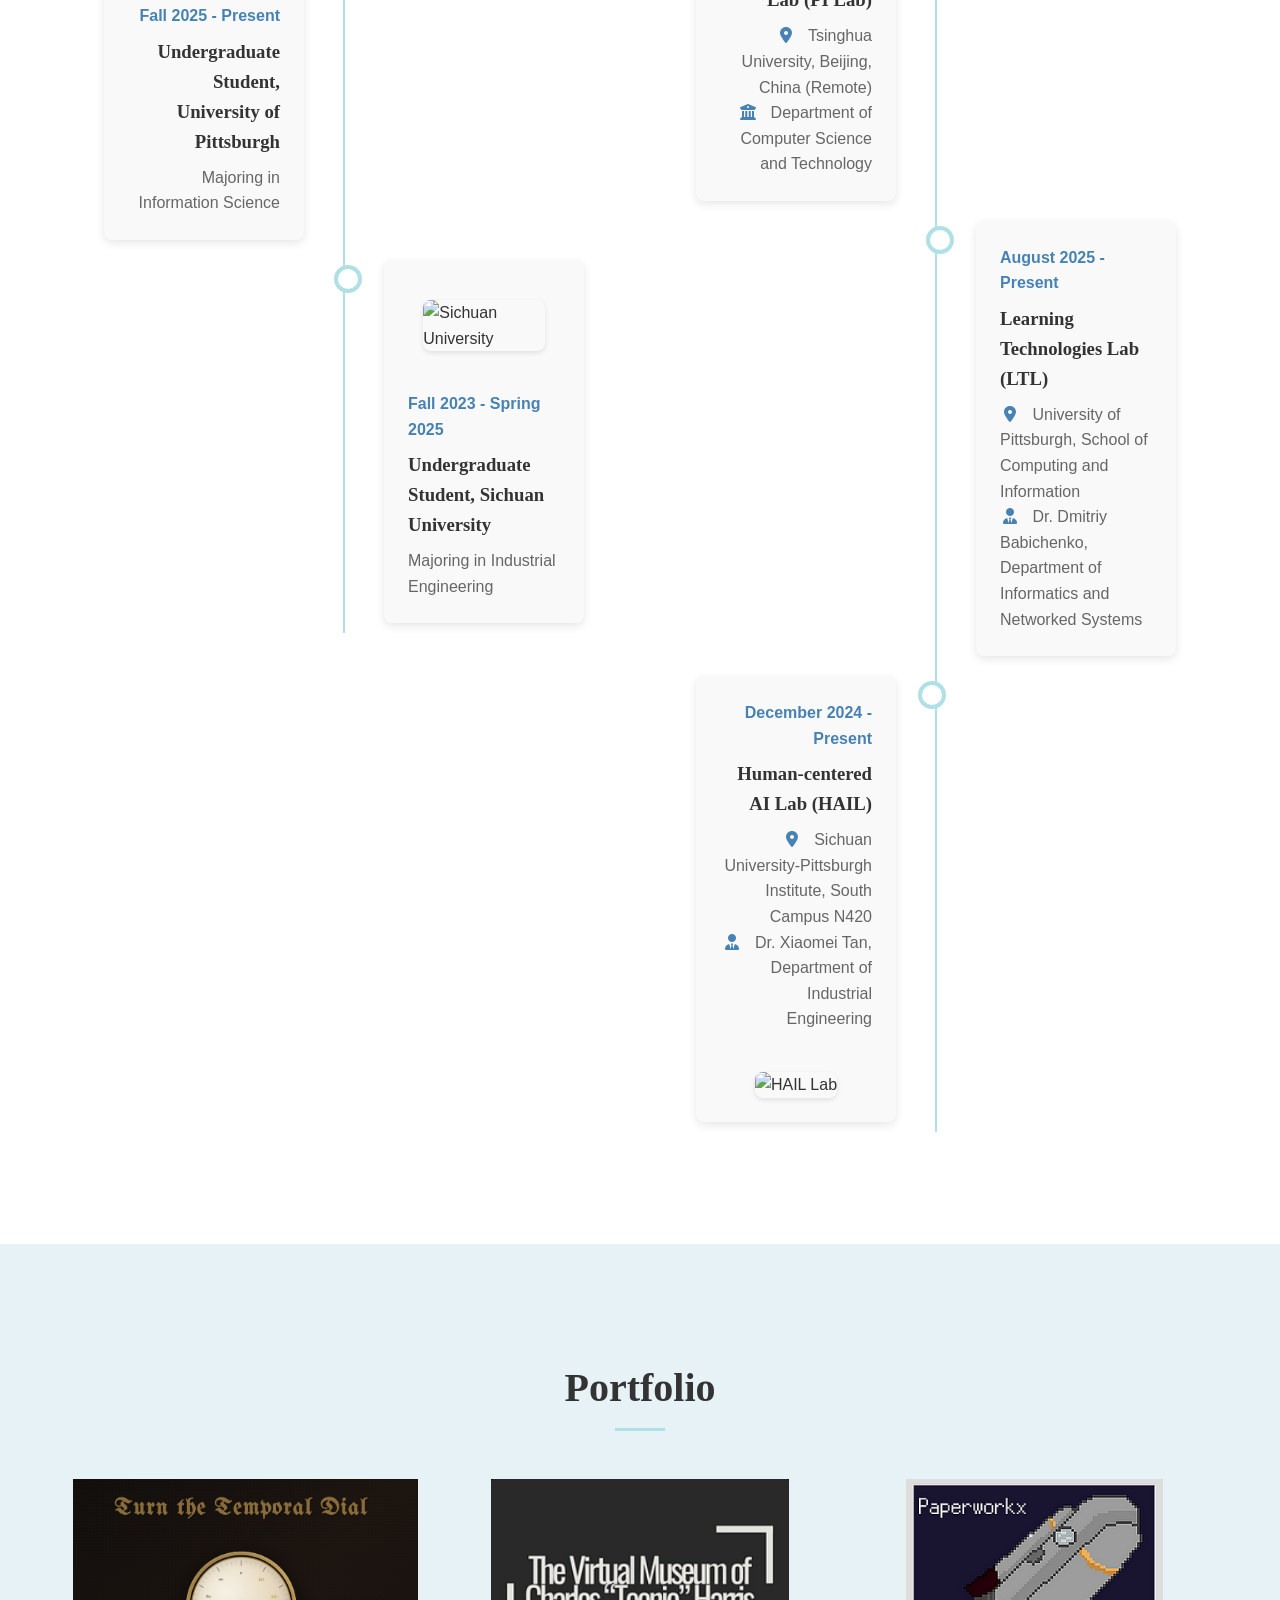
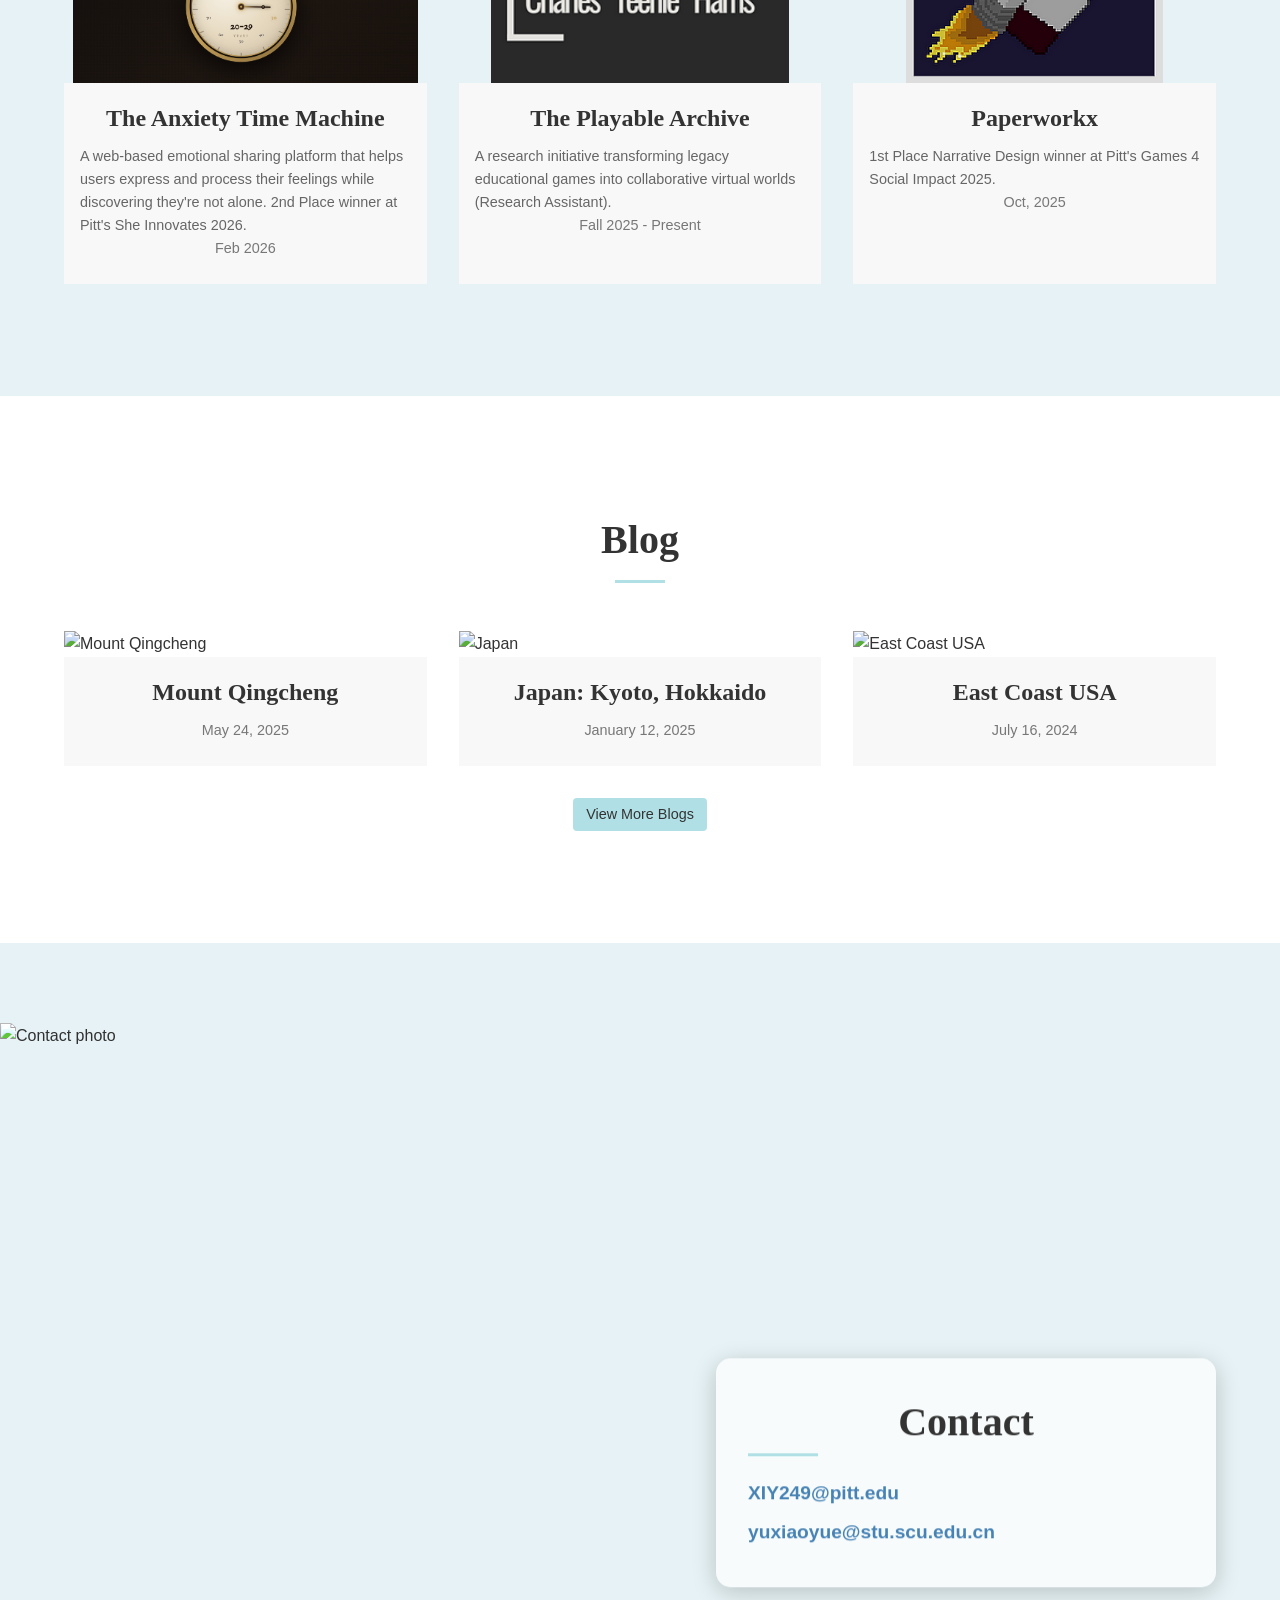
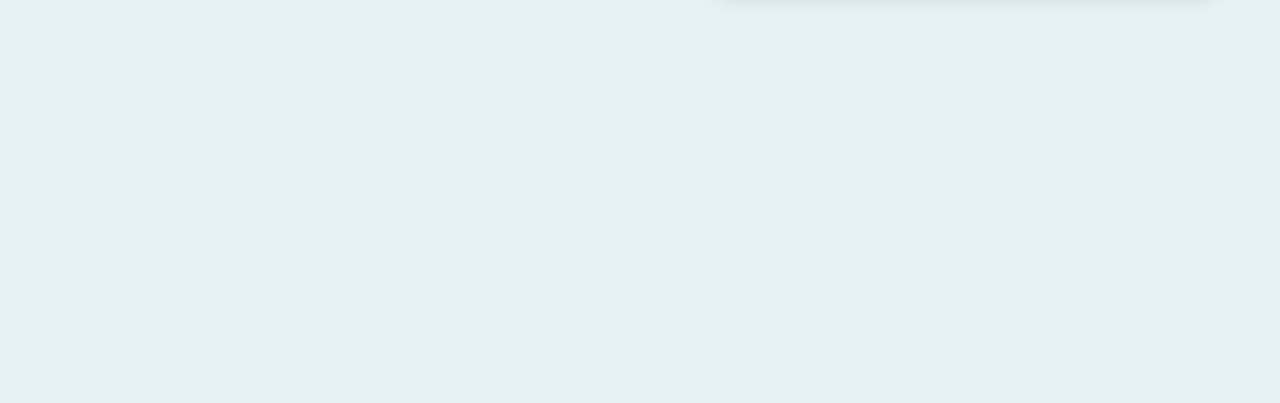
==== commit f2ad216a: "modified:   index.html 	new file:   portfolio-anxiety-time-machine.png 	modified:   scripts.js 	modi" ====
--- a/index.html
+++ b/index.html
@@ -65,10 +65,10 @@
                         <h1 class="name">Xiaoyue Yu</h1>
                         <p class="research-area">My research area is ...</p>
                         <div class="bubbles-container">
-                            <div class="bubble">HCI</div>
                             <div class="bubble">Serious Games</div>
                             <div class="bubble">Human Factor</div>
                             <div class="bubble">Human-centered Design</div>
+                            <div class="bubble">Human-AI Interaction</div>
                         </div>
                     </div>
                 </div>
@@ -197,6 +197,23 @@
                 <h2 class="section-title">Portfolio</h2>
                 <div class="projects-grid fade-in-section">
 
+                    <a href="https://devpost.com/software/the-anxiety-time-machine?ref_content=my-projects-tab&ref_feature=my_projects"
+                        target="_blank" class="project-card-link">
+                        <div class="project-card">
+                            <div class="project-img-container">
+                                <img src="portfolio-anxiety-time-machine.png" alt="The Anxiety Time Machine"
+                                    class="project-img">
+                            </div>
+                            <div class="project-info">
+                                <h3 class="project-title">The Anxiety Time Machine</h3>
+                                <p class="project-description">A web-based emotional sharing platform that helps users
+                                    express and process their feelings while discovering they're not alone. 2nd Place
+                                    winner at Pitt's She Innovates 2026.</p>
+                                <p class="project-date">Feb 2026</p>
+                            </div>
+                        </div>
+                    </a>
+
                     <a href="https://www.playablearchive.com/" target="_blank" class="project-card-link">
                         <div class="project-card">
                             <div class="project-img-container">
@@ -278,10 +295,9 @@
                 <div class="contact-content-overlay">
                     <h2 class="section-title contact-title">Contact</h2>
                     <div class="contact-content fade-in-section">
-                        <p class="contact-text">
-                            Feel free to reach out for collaborations or just to chat. I'm always open to discussing new
-                            projects, creative ideas, or opportunities to be part of your vision.
-                        </p>
+                        <!-- <p class="contact-text">
+
+                        </p> -->
                         <p class="contact-email">XIY249@pitt.edu</p>
                         <p class="contact-email">yuxiaoyue@stu.scu.edu.cn</p>
                     </div>
@@ -295,7 +311,7 @@
 
     <div
         style="position: fixed; bottom: 10px; width: 100%; text-align: center; font-size: 12px; color: #fff; text-shadow: 1px 1px 2px rgba(0,0,0,0.7); z-index: 1001;">
-        &copy; 2025 Xiaoyue Yu. All Rights Reserved.</div>
+        &copy; 2026 Xiaoyue Yu. All Rights Reserved.</div>
 
     <script src="scripts.js"></script>
 </body>
--- a/styles.css
+++ b/styles.css
@@ -5,42 +5,49 @@
     font-weight: 400;
     src: local('Lora Regular'), local('Lora-Regular'), local('Times New Roman');
 }
+
 @font-face {
     font-family: 'Lora';
     font-style: normal;
     font-weight: 500;
     src: local('Lora Medium'), local('Lora-Medium'), local('Times New Roman');
 }
+
 @font-face {
     font-family: 'Lora';
     font-style: normal;
     font-weight: 600;
     src: local('Lora SemiBold'), local('Lora-SemiBold'), local('Times New Roman Bold');
 }
+
 @font-face {
     font-family: 'Lora';
     font-style: normal;
     font-weight: 700;
     src: local('Lora Bold'), local('Lora-Bold'), local('Times New Roman Bold');
 }
+
 @font-face {
     font-family: 'Nunito Sans';
     font-style: normal;
     font-weight: 300;
     src: local('Nunito Sans Light'), local('NunitoSans-Light'), local('Arial');
 }
+
 @font-face {
     font-family: 'Nunito Sans';
     font-style: normal;
     font-weight: 400;
     src: local('Nunito Sans Regular'), local('NunitoSans-Regular'), local('Arial');
 }
+
 @font-face {
     font-family: 'Nunito Sans';
     font-style: normal;
     font-weight: 600;
     src: local('Nunito Sans SemiBold'), local('NunitoSans-SemiBold'), local('Arial Bold');
 }
+
 @font-face {
     font-family: 'Nunito Sans';
     font-style: normal;
@@ -60,6 +67,7 @@
         opacity: 0;
         transform: translateY(30px);
     }
+
     to {
         opacity: 1;
         transform: translateY(0);
@@ -137,13 +145,20 @@
     z-index: 3;
 }
 
-#research, #projects, #contact {
+#research,
+#projects,
+#contact {
     background-color: #E6F2F5;
     position: relative;
     z-index: 3;
 }
 
-h1, h2, h3, h4, h5, h6 {
+h1,
+h2,
+h3,
+h4,
+h5,
+h6 {
     font-family: 'Lora', serif;
     margin-bottom: 1rem;
     color: #333333;
@@ -319,18 +334,18 @@
     will-change: transform;
     pointer-events: auto;
     backface-visibility: hidden;
-    transform: translate3d(0,0,0);
-    -webkit-transform: translate3d(0,0,0);
-    -moz-transform: translate3d(0,0,0);
-    -ms-transform: translate3d(0,0,0);
-    -o-transform: translate3d(0,0,0);
+    transform: translate3d(0, 0, 0);
+    -webkit-transform: translate3d(0, 0, 0);
+    -moz-transform: translate3d(0, 0, 0);
+    -ms-transform: translate3d(0, 0, 0);
+    -o-transform: translate3d(0, 0, 0);
     -webkit-backface-visibility: hidden;
     perspective: 1000px;
     -webkit-perspective: 1000px;
     -moz-perspective: 1000px;
     -ms-perspective: 1000px;
     -o-perspective: 1000px;
-    touch-action: auto; 
+    touch-action: auto;
 }
 
 .typewriter-overlay .title {
@@ -368,7 +383,8 @@
     gap: 2rem;
 }
 
-.home-left, .home-right {
+.home-left,
+.home-right {
     display: flex;
     flex-direction: column;
     align-items: center;
@@ -465,9 +481,11 @@
     0% {
         transform: translateY(0);
     }
+
     50% {
         transform: translateY(-10px);
     }
+
     100% {
         transform: translateY(0);
     }
@@ -478,7 +496,7 @@
     color: #555;
     margin-bottom: 1.5rem;
     text-align: left;
-    min-height: 2.5em; 
+    min-height: 2.5em;
     display: flex;
     justify-content: flex-start;
     align-items: center;
@@ -487,15 +505,17 @@
 
 .typewriter-text {
     position: relative;
-    white-space: nowrap;
+    white-space: normal;
+    word-wrap: break-word;
+    overflow-wrap: break-word;
     min-height: 1em;
     line-height: 1.5em;
     display: inline-block;
     font-family: "Fira Code", "Consolas", "Courier New", monospace;
     max-width: 100%;
-    overflow: hidden;
-    transform: translate3d(0,0,0);
-    -webkit-transform: translate3d(0,0,0);
+    overflow: visible;
+    transform: translate3d(0, 0, 0);
+    -webkit-transform: translate3d(0, 0, 0);
     backface-visibility: hidden;
     -webkit-backface-visibility: hidden;
     -moz-backface-visibility: hidden;
@@ -515,11 +535,11 @@
     animation: blink-caret 1s step-end infinite;
     position: relative;
     top: 0;
-    transform: translate3d(0,0,0);
-    -webkit-transform: translate3d(0,0,0);
-    -moz-transform: translate3d(0,0,0);
-    -ms-transform: translate3d(0,0,0);
-    -o-transform: translate3d(0,0,0);
+    transform: translate3d(0, 0, 0);
+    -webkit-transform: translate3d(0, 0, 0);
+    -moz-transform: translate3d(0, 0, 0);
+    -ms-transform: translate3d(0, 0, 0);
+    -o-transform: translate3d(0, 0, 0);
     backface-visibility: hidden;
     -webkit-backface-visibility: hidden;
     -moz-backface-visibility: hidden;
@@ -534,8 +554,15 @@
 }
 
 @keyframes blink-caret {
-    from, to { background-color: transparent; }
-    50% { background-color: #B0E0E6; }
+
+    from,
+    to {
+        background-color: transparent;
+    }
+
+    50% {
+        background-color: #B0E0E6;
+    }
 }
 
 .social-links {
@@ -781,39 +808,39 @@
 }
 
 .project-card-link {
-  display: block;
-  height: 100%;
-  color: inherit;          
+    display: block;
+    height: 100%;
+    color: inherit;
 }
 
 .project-card {
-  display: grid;
-  grid-template-rows: auto 1fr;  
-  height: 100%;
+    display: grid;
+    grid-template-rows: auto 1fr;
+    height: 100%;
 }
 
 /* Avoid inline-image baseline gap */
 .project-img {
-  width: 100%;
-  height: 100%;
-  object-fit: contain;  
-  display: block;      
+    width: 100%;
+    height: 100%;
+    object-fit: contain;
+    display: block;
 }
 
 .project-img-container {
-  width: 100%;
-  aspect-ratio: 16 / 9;
-  overflow: hidden;
+    width: 100%;
+    aspect-ratio: 16 / 9;
+    overflow: hidden;
 }
 
 
 .project-info {
-  background-color: #f8f8f8;
-  padding: 1rem;
-  display: flex;          
-  flex-direction: column;  
-  align-items: center;     
-  text-align: center;
+    background-color: #f8f8f8;
+    padding: 1rem;
+    display: flex;
+    flex-direction: column;
+    align-items: center;
+    text-align: center;
 }
 
 
@@ -943,13 +970,23 @@
 }
 
 @keyframes fall {
-    from { transform: translateY(0) rotate(0deg); }
-    to { transform: translateY(100vh) rotate(360deg); }
+    from {
+        transform: translateY(0) rotate(0deg);
+    }
+
+    to {
+        transform: translateY(100vh) rotate(360deg);
+    }
 }
 
 @keyframes melt {
-    from { opacity: 0.9; }
-    to { opacity: 0; }
+    from {
+        opacity: 0.9;
+    }
+
+    to {
+        opacity: 0;
+    }
 }
 
 .snowflake.small {
@@ -991,12 +1028,13 @@
     justify-content: center;
     font-size: 1.4rem;
     cursor: pointer;
-    box-shadow: 0 4px 10px rgba(0,0,0,0.15);
+    box-shadow: 0 4px 10px rgba(0, 0, 0, 0.15);
     border: none;
     outline: none;
     transition: transform 0.3s ease, opacity 0.3s ease;
     z-index: 1000;
 }
+
 .back-to-top:hover {
     transform: translateY(-4px);
     opacity: 0.9;
@@ -1007,27 +1045,27 @@
     .navbar-container {
         padding: 1rem;
     }
-    
+
     .bubbles-container {
         height: 170px;
         margin-top: 10px;
         width: 320px;
     }
-    
+
     .bubble:nth-child(1) {
         width: 75px;
         height: 75px;
         top: 20px;
         left: 40px;
     }
-    
+
     .bubble:nth-child(2) {
         width: 95px;
         height: 95px;
         top: 0px;
         left: 120px;
     }
-    
+
     .bubble:nth-child(3) {
         width: 95px;
         height: 95px;
@@ -1035,7 +1073,7 @@
         left: 60px;
         font-size: 0.8rem;
     }
-    
+
     .bubble:nth-child(4) {
         width: 90px;
         height: 90px;
@@ -1072,9 +1110,11 @@
     .hamburger.active div:nth-child(1) {
         transform: rotate(-45deg) translate(-5px, 6px);
     }
+
     .hamburger.active div:nth-child(2) {
         opacity: 0;
     }
+
     .hamburger.active div:nth-child(3) {
         transform: rotate(45deg) translate(-5px, -6px);
     }
@@ -1082,27 +1122,28 @@
     .profile-img {
         height: 100vh;
     }
-    
+
     .typewriter-overlay .title {
         font-size: 2.2rem;
         max-width: 95%;
         padding: 0 0.5rem;
     }
-    
+
     .home-content {
         padding: 30px 0;
     }
-    
+
     .home-container {
         flex-direction: column;
         gap: 1.5rem;
     }
+
     .home-right {
         align-items: center;
         margin-left: 0;
         text-align: center;
     }
-    
+
     .research-area {
         text-align: center;
         padding: 0 15px;
@@ -1111,17 +1152,17 @@
     .experience-container {
         flex-direction: column;
     }
-    
+
     .experience-section {
         width: 100%;
         margin-bottom: 3rem;
     }
-    
+
     .subsection-title {
         font-size: 1.5rem;
         margin-bottom: 1.2rem;
     }
-    
+
     .timeline::after {
         left: 31px;
     }
@@ -1148,15 +1189,15 @@
     .projects-grid {
         grid-template-columns: repeat(auto-fill, minmax(250px, 1fr));
     }
-    
+
     .contact-image-container {
         min-height: 100vh;
     }
-    
+
     .contact-img {
         min-height: 100vh;
     }
-    
+
     .contact-content-overlay {
         width: 60%;
         padding: 1.5rem;
@@ -1168,17 +1209,17 @@
     .name {
         font-size: 2rem;
     }
-    
+
     .title {
         font-size: 2.0rem;
     }
-    
+
     .typewriter-overlay .title {
         font-size: 1.8rem;
         max-width: 100%;
         padding: 0 0.5rem;
     }
-    
+
     .home-content {
         padding: 20px 0;
     }
@@ -1186,15 +1227,15 @@
     .projects-grid {
         grid-template-columns: 1fr;
     }
-    
+
     .contact-image-container {
         min-height: 100vh;
     }
-    
+
     .contact-img {
         min-height: 100vh;
     }
-    
+
     .contact-content-overlay {
         width: 85%;
         padding: 1rem;
@@ -1202,12 +1243,12 @@
         right: 50%;
         transform: translate(50%, -50%);
     }
-    
+
     .contact-text {
         font-size: 1rem;
         margin-bottom: 1.5rem;
     }
-    
+
     .contact-email {
         font-size: 1.1rem;
     }
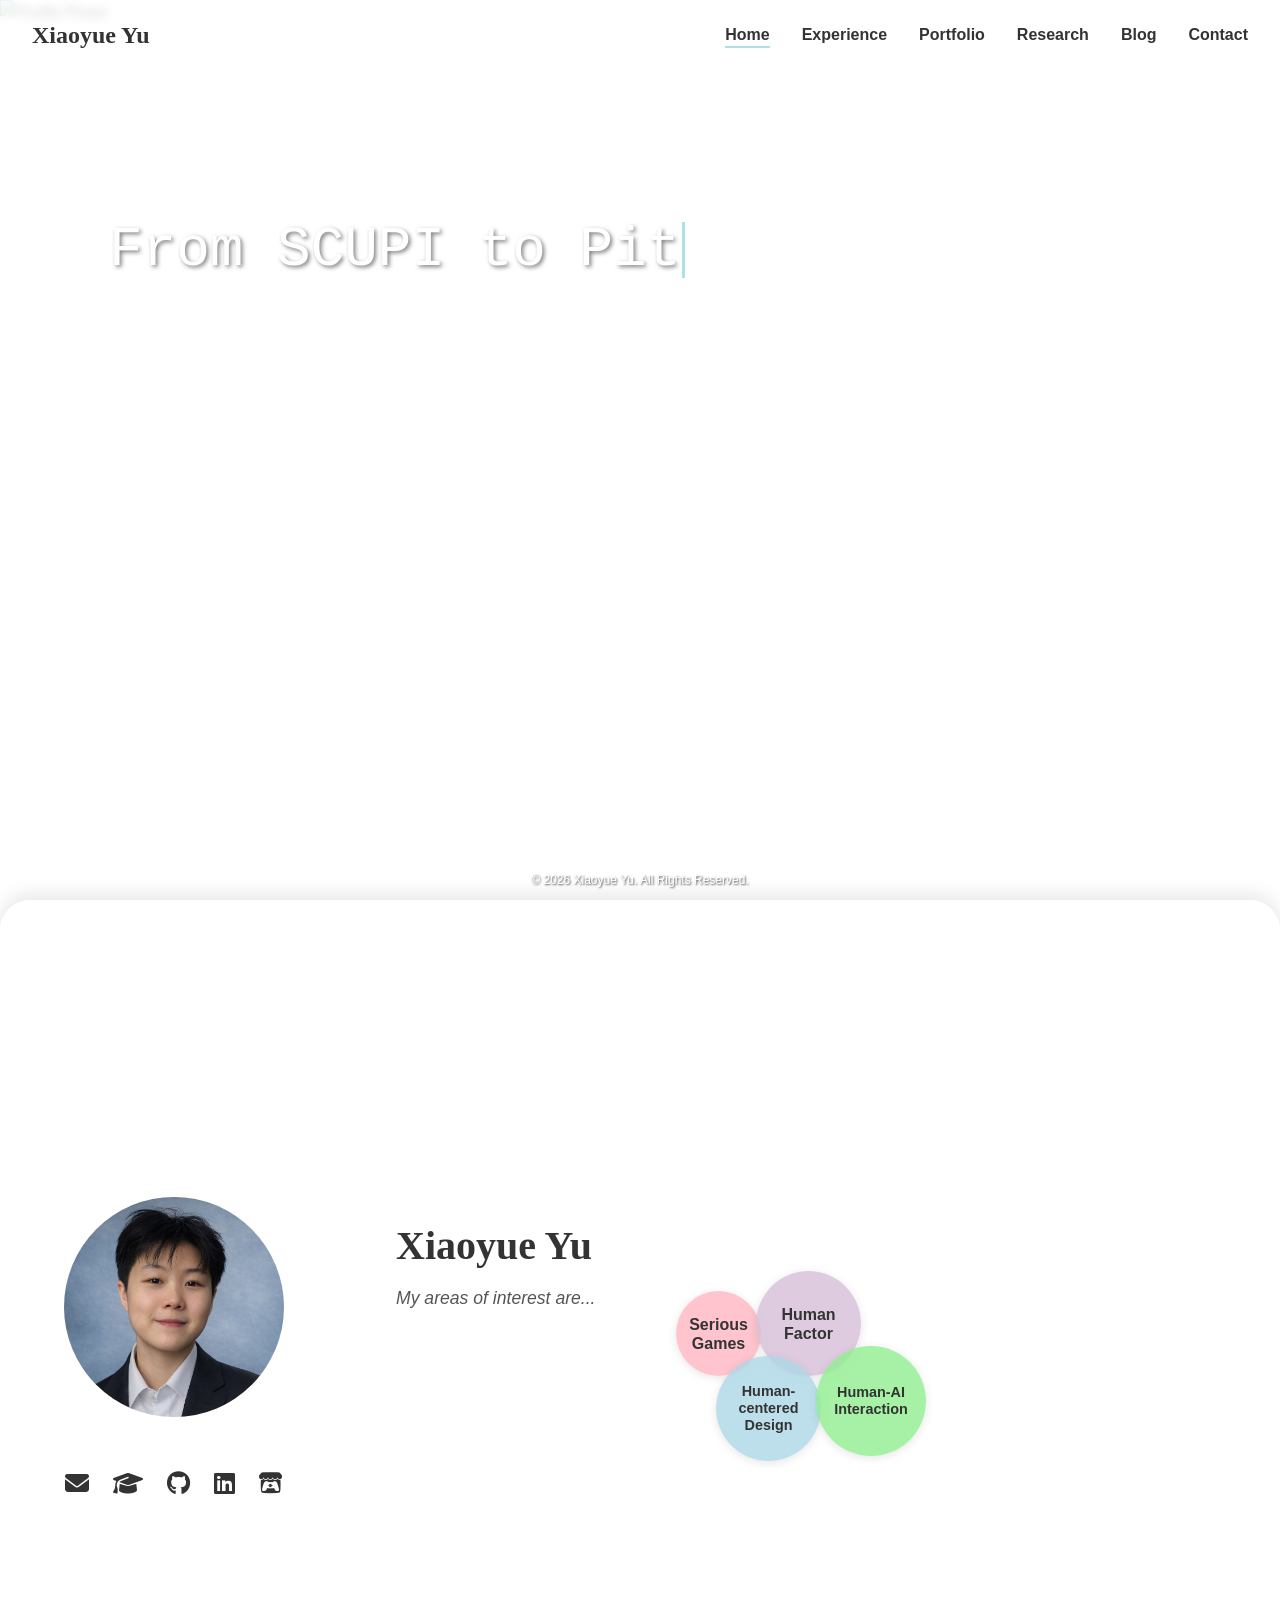
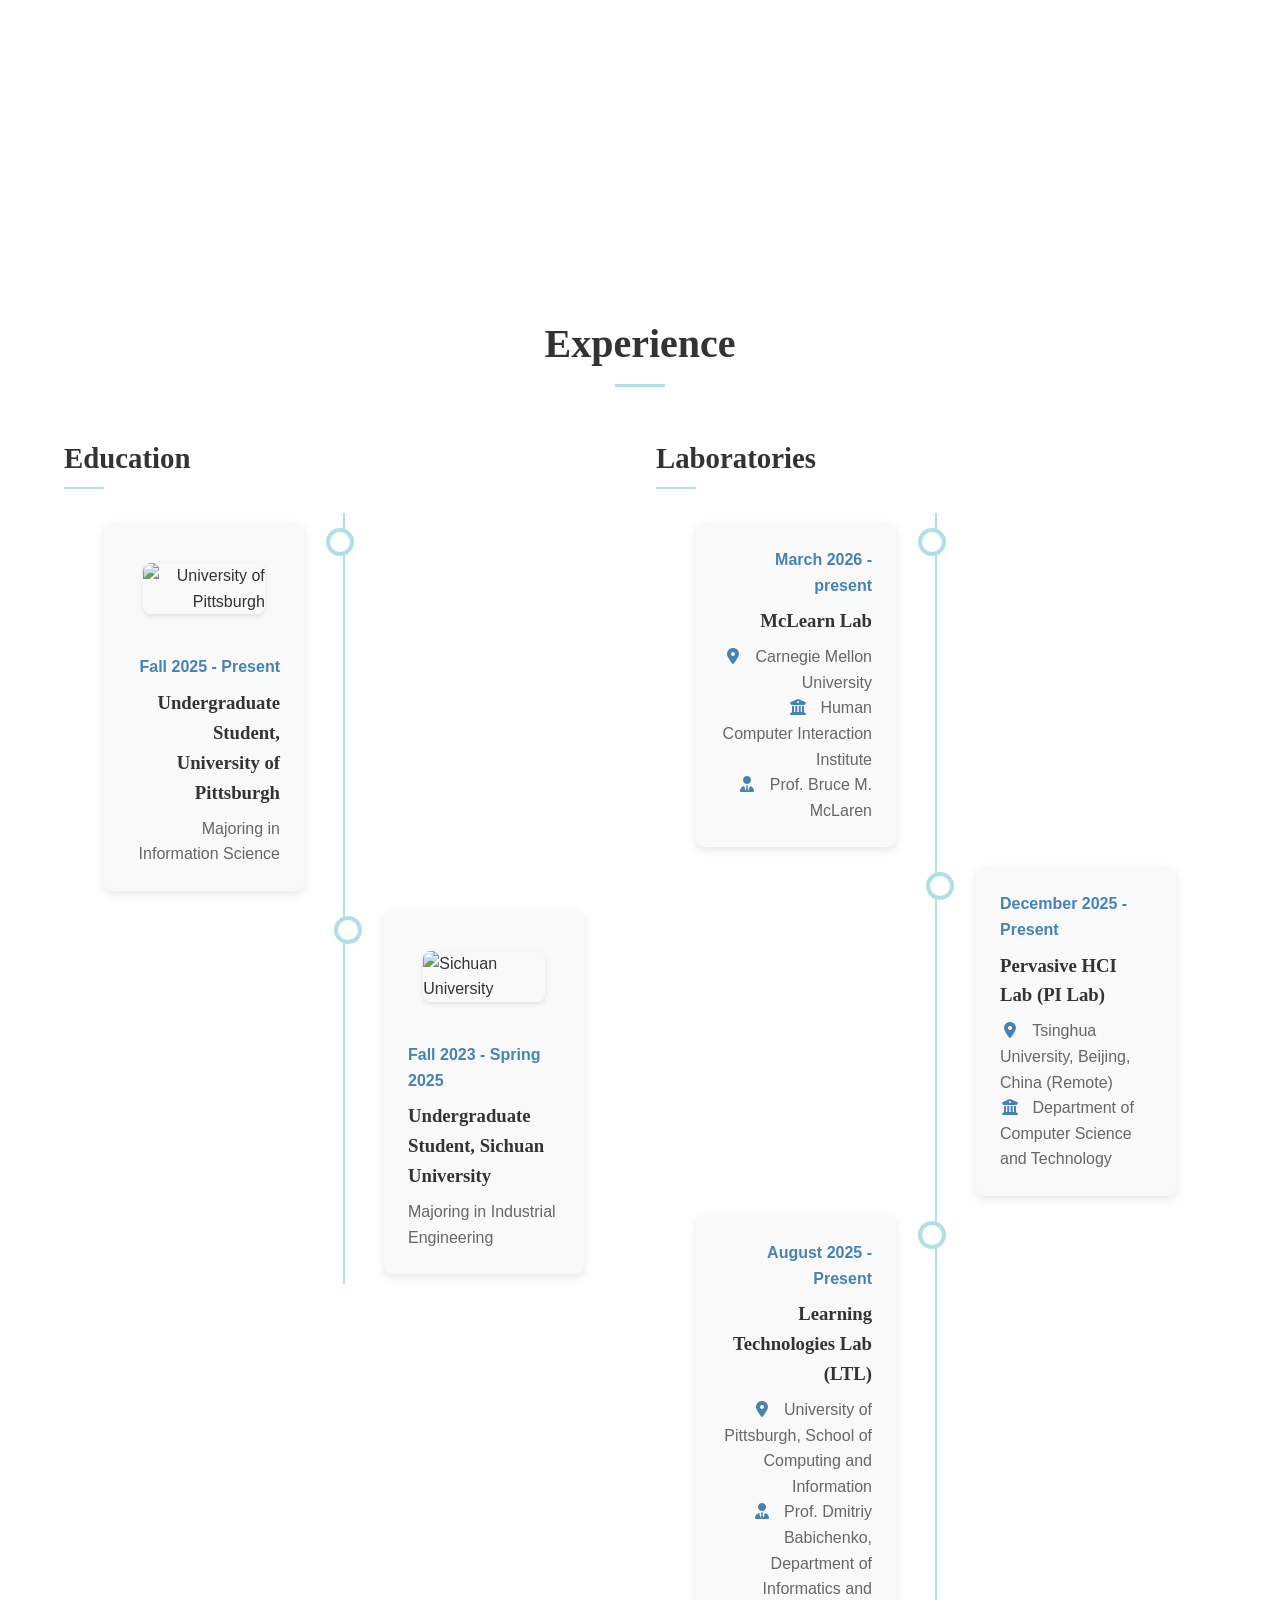
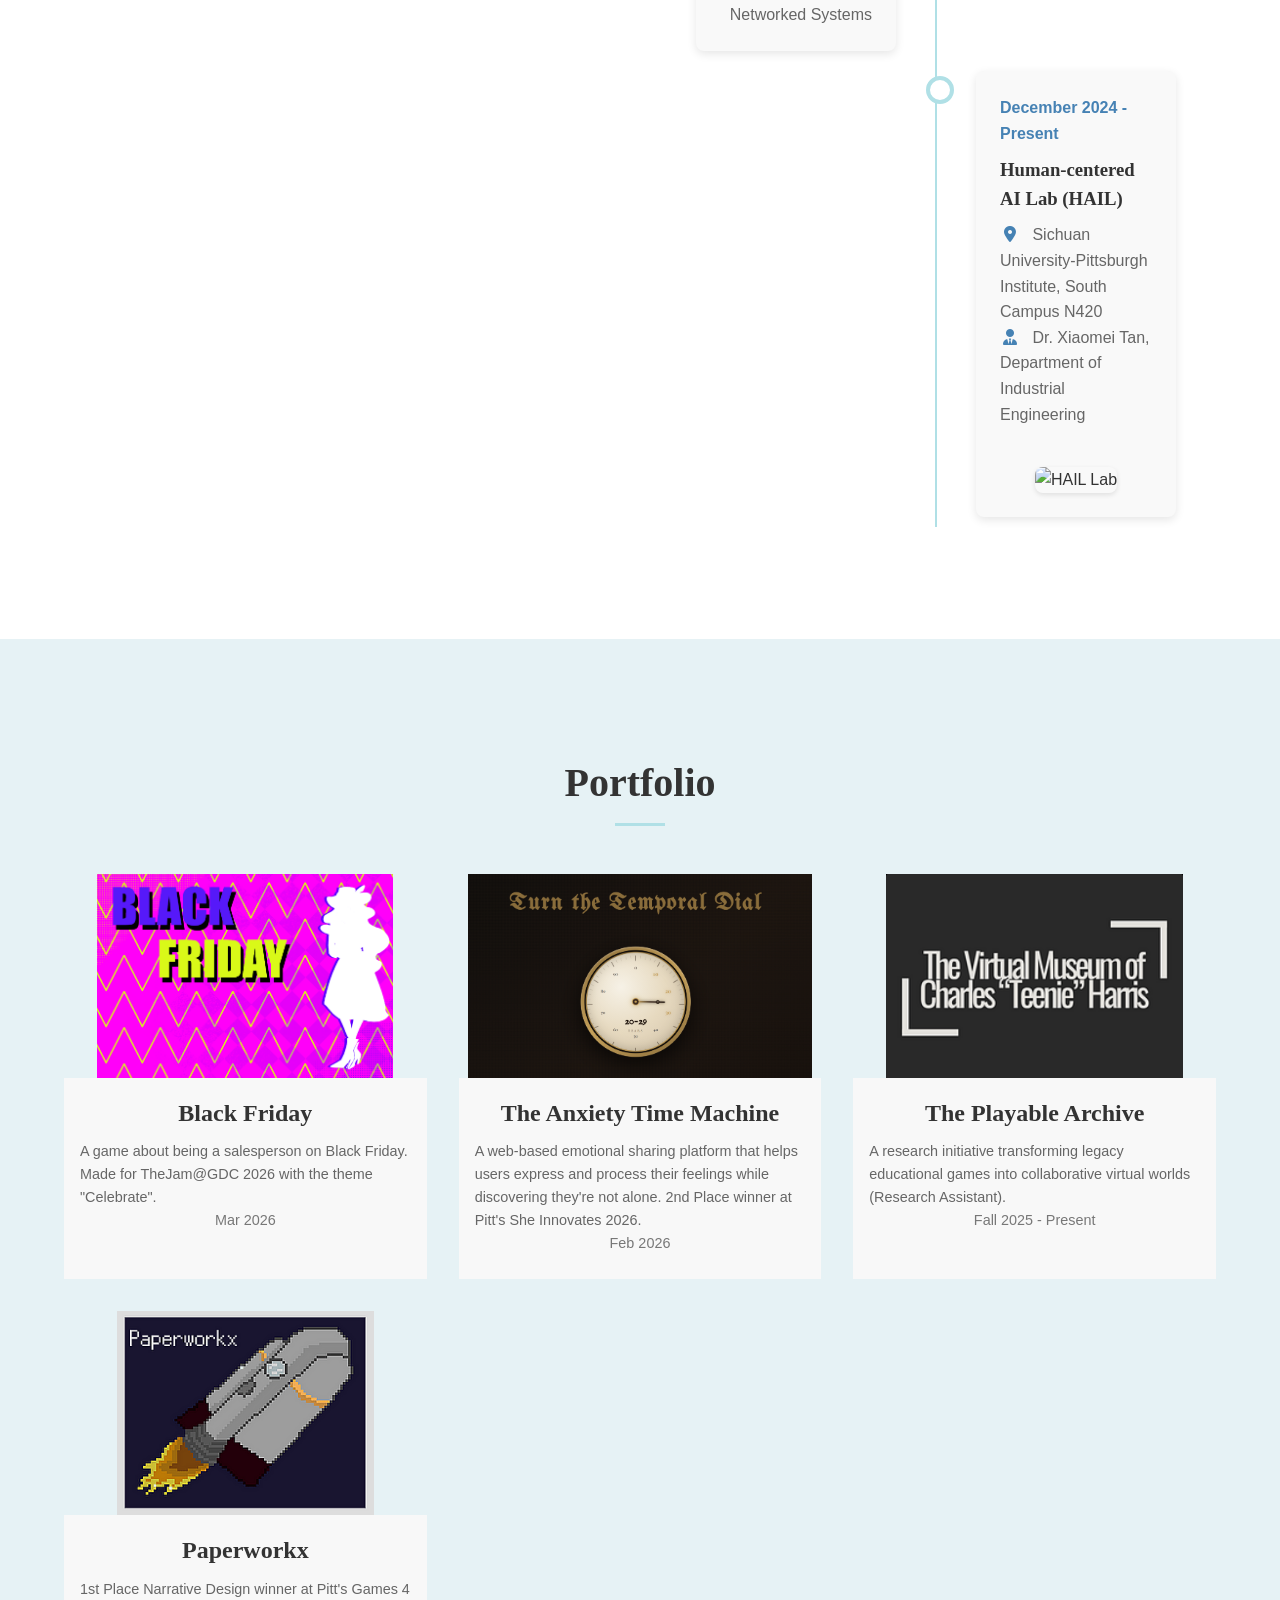
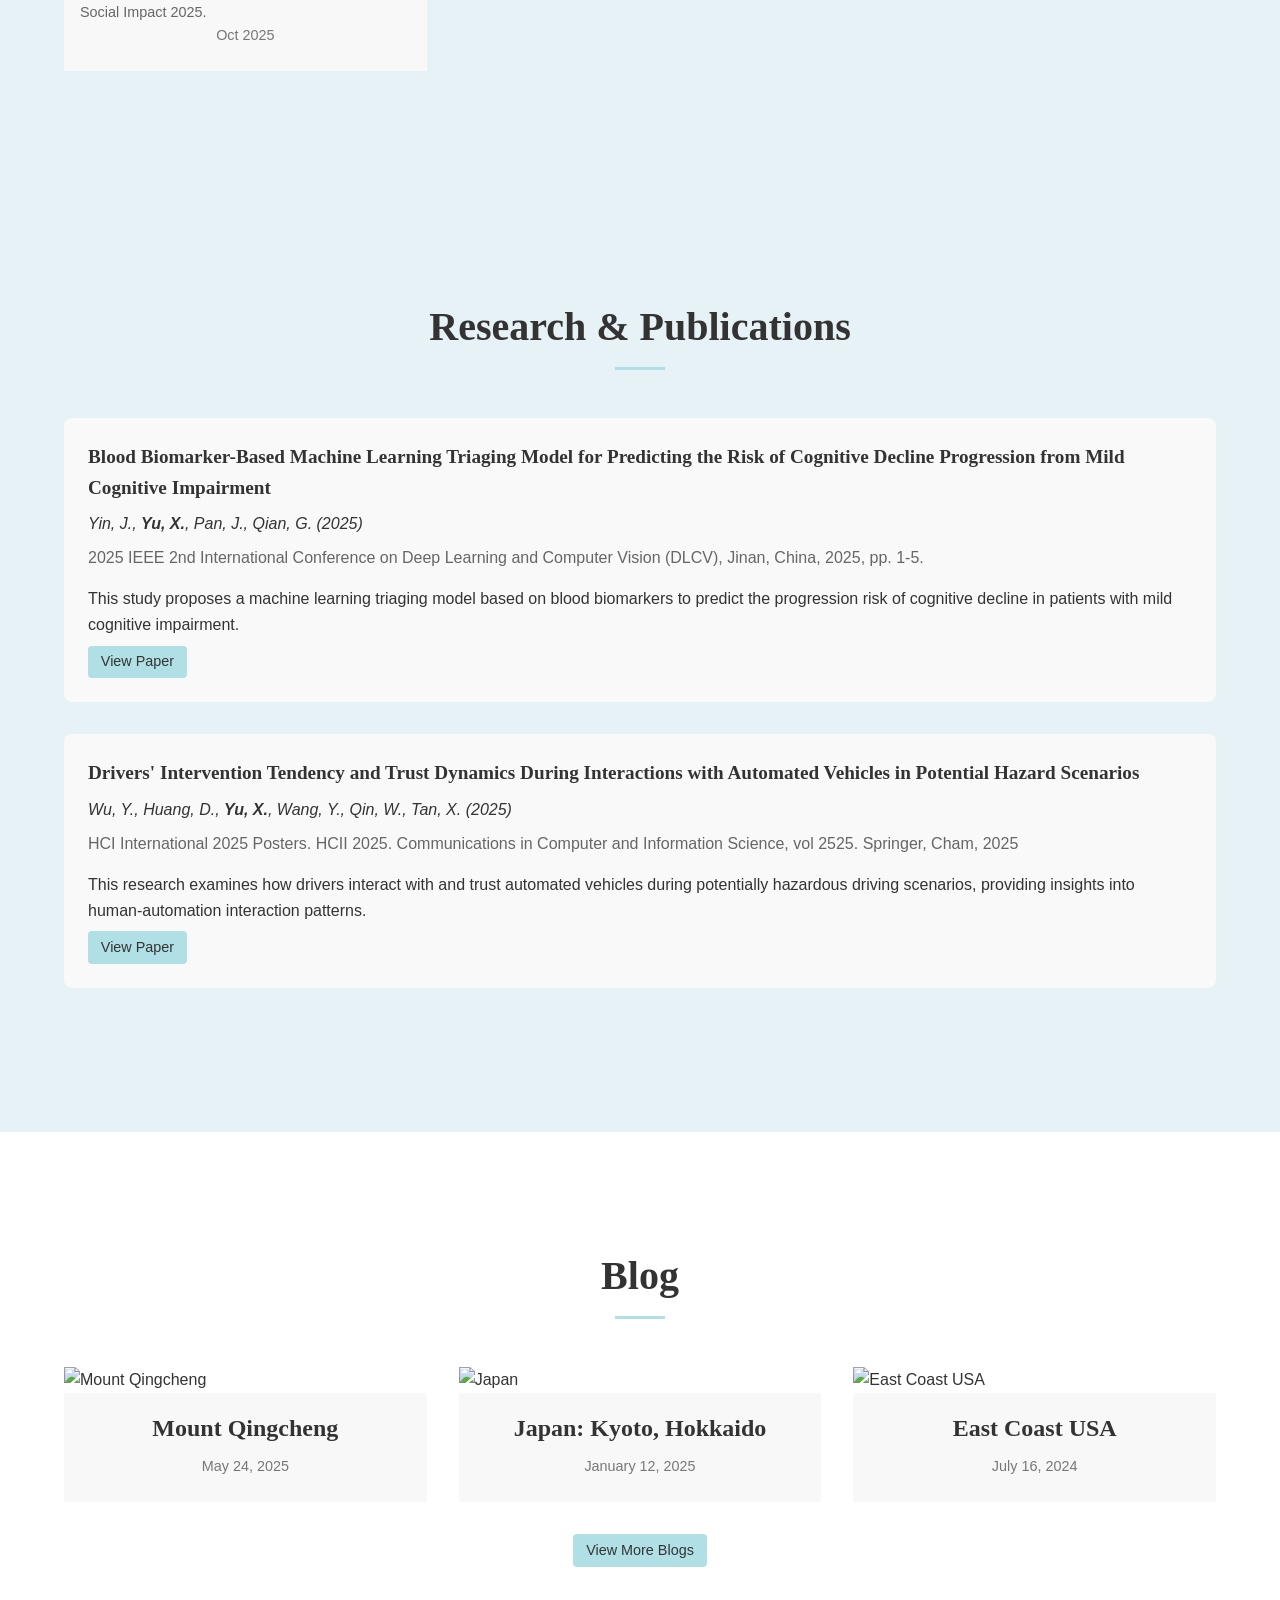
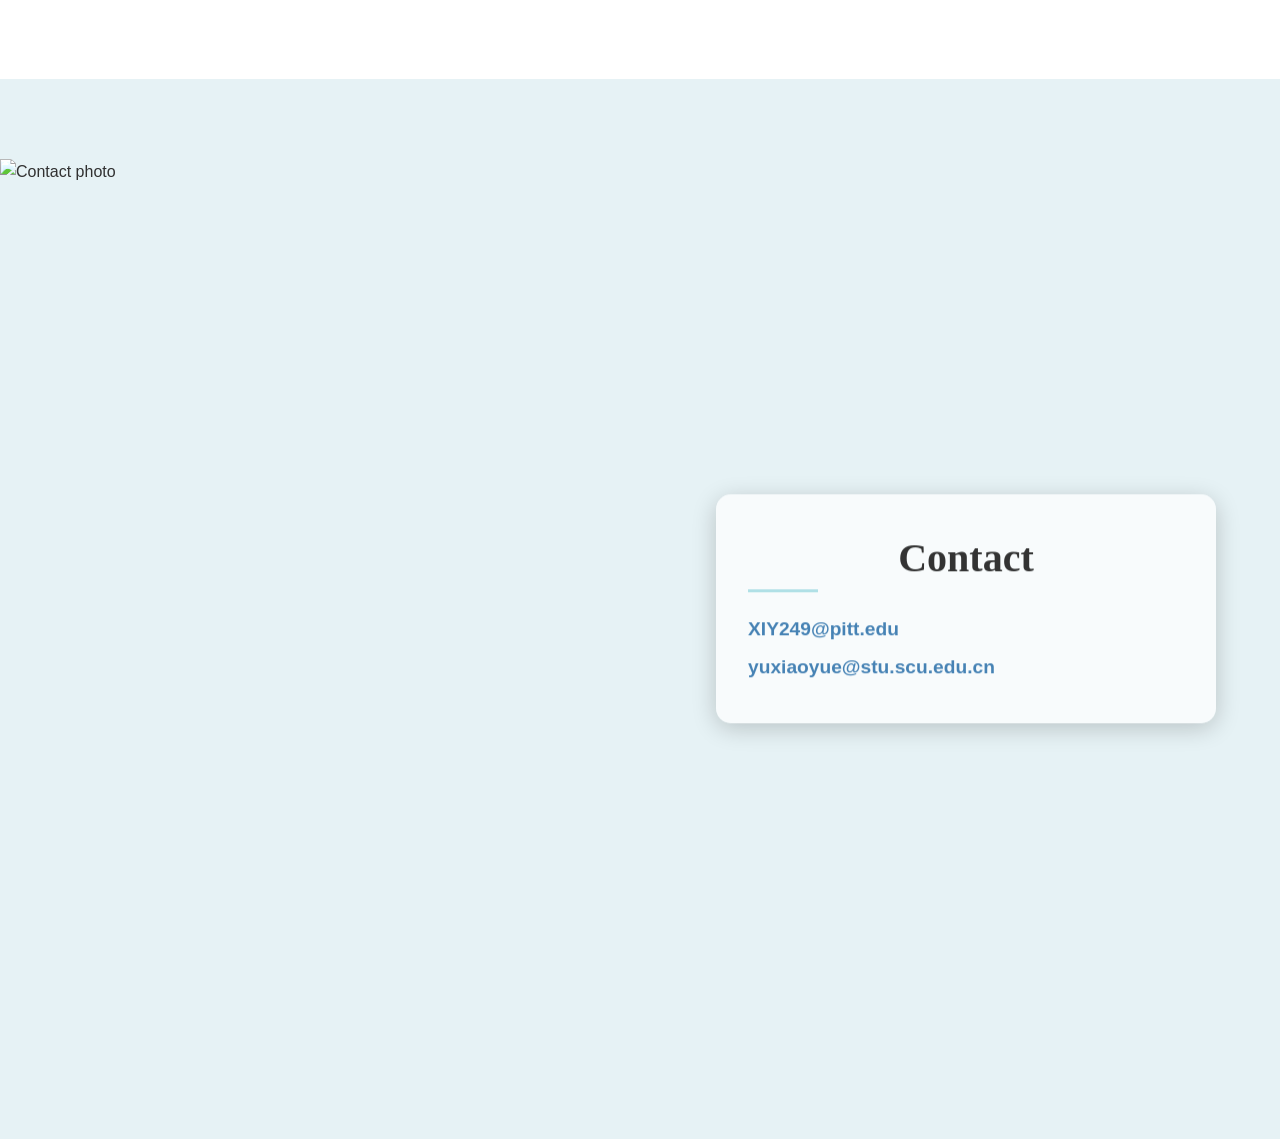
==== commit 293fde2d: "Added protfolio and rearranged some sections" ====
--- a/index.html
+++ b/index.html
@@ -17,9 +17,9 @@
             <div class="logo">Xiaoyue Yu</div>
             <ul class="nav-links">
                 <li><a href="#home" class="active">Home</a></li>
-                <li><a href="#research">Research</a></li>
                 <li><a href="#experience">Experience</a></li>
                 <li><a href="#projects">Portfolio</a></li>
+                <li><a href="#research">Research</a></li>
                 <li><a href="#blog">Blog</a></li>
                 <li><a href="#contact">Contact</a></li>
             </ul>
@@ -57,13 +57,15 @@
                                 title="Google Scholar"><i class="fas fa-graduation-cap"></i></a>
                             <a href="https://github.com/Xiaoyue-Yu" title="GitHub" target="_blank"
                                 rel="noopener noreferrer"><i class="fab fa-github"></i></a>
-                            <a href="https://www.linkedin.com/in/xiaoyue-yu-9aa009385/" title="LinkedIn"><i
+                            <a href="https://www.linkedin.com/in/xiaoyue-yu/" title="LinkedIn"><i
                                     class="fab fa-linkedin"></i></a>
+                            <a href="https://xiaoyue-yu.itch.io/" title="itch.io" target="_blank"
+                                rel="noopener noreferrer"><i class="fab fa-itch-io"></i></a>
                         </div>
                     </div>
                     <div class="home-right">
                         <h1 class="name">Xiaoyue Yu</h1>
-                        <p class="research-area">My research area is ...</p>
+                        <p class="research-area">My areas of interest are...</p>
                         <div class="bubbles-container">
                             <div class="bubble">Serious Games</div>
                             <div class="bubble">Human Factor</div>
@@ -71,6 +73,166 @@
                             <div class="bubble">Human-AI Interaction</div>
                         </div>
                     </div>
+                </div>
+            </div>
+        </section>
+
+        <section id="experience">
+            <div class="container">
+                <h2 class="section-title">Experience</h2>
+
+                <div class="experience-container">
+                    <div class="experience-section">
+                        <h3 class="subsection-title">Education</h3>
+                        <div class="timeline fade-in-section">
+                            <div class="timeline-item">
+                                <div class="timeline-content-with-image edu2-layout">
+                                    <div class="timeline-text">
+                                        <p class="timeline-date">Fall 2025 - Present</p>
+                                        <h3 class="timeline-title">Undergraduate Student, University of Pittsburgh</h3>
+                                        <p class="timeline-description">Majoring in Information Science</p>
+                                    </div>
+                                    <img src="photo_exp_edu2.png" alt="University of Pittsburgh"
+                                        class="timeline-image edu2-image">
+                                </div>
+                            </div>
+                            <div class="timeline-item">
+                                <div class="timeline-content-with-image edu1-layout">
+                                    <div class="timeline-text">
+                                        <p class="timeline-date">Fall 2023 - Spring 2025</p>
+                                        <h3 class="timeline-title">Undergraduate Student, Sichuan University</h3>
+                                        <p class="timeline-description">Majoring in Industrial Engineering</p>
+                                    </div>
+                                    <img src="photo_exp_edu1.jpg" alt="Sichuan University"
+                                        class="timeline-image edu1-image">
+                                </div>
+                            </div>
+                        </div>
+                    </div>
+
+                    <div class="experience-section">
+                        <h3 class="subsection-title">Laboratories</h3>
+                        <div class="timeline fade-in-section">
+
+                            
+                            <div class="timeline-item">
+                                <div class="timeline-content">
+                                    <p class="timeline-date">March 2026 - present</p>
+                                    <h3 class="timeline-title">McLearn Lab</h3>
+                                    <p class="timeline-description"><i class="fas fa-map-marker-alt"></i> Carnegie Mellon University</p>
+                                    <p class="timeline-description"><i class="fas fa-university"></i> Human Computer Interaction Institute</p>
+                                    <p class="timeline-description"><i class="fas fa-user-tie"></i> Prof. Bruce M. McLaren </p>
+                                </div>
+                            </div>
+
+                            <div class="timeline-item">
+                                <div class="timeline-content">
+                                    <p class="timeline-date">December 2025 - Present</p>
+                                    <h3 class="timeline-title">Pervasive HCI Lab (PI Lab)</h3>
+                                    <p class="timeline-description"><i class="fas fa-map-marker-alt"></i> Tsinghua
+                                        University, Beijing, China (Remote)</p>
+                                    <p class="timeline-description"><i class="fas fa-university"></i> Department of
+                                        Computer Science and Technology</p>
+                                </div>
+                            </div>
+
+                            <div class="timeline-item">
+                                <div class="timeline-content">
+                                    <p class="timeline-date">August 2025 - Present</p>
+                                    <h3 class="timeline-title">Learning Technologies Lab (LTL)</h3>
+                                    <p class="timeline-description"><i class="fas fa-map-marker-alt"></i> University of
+                                        Pittsburgh, School of Computing and Information</p>
+                                    <p class="timeline-description"><i class="fas fa-user-tie"></i> Prof. Dmitriy
+                                        Babichenko, Department of Informatics and Networked Systems</p>
+                                </div>
+                            </div>
+
+                            <div class="timeline-item">
+                                <div class="timeline-content-with-image">
+                                    <div class="timeline-text">
+                                        <p class="timeline-date">December 2024 - Present</p>
+                                        <h3 class="timeline-title">Human-centered AI Lab (HAIL)</h3>
+                                        <p class="timeline-description"><i class="fas fa-map-marker-alt"></i> Sichuan
+                                            University-Pittsburgh Institute, South Campus N420</p>
+                                        <p class="timeline-description"><i class="fas fa-user-tie"></i> Dr. Xiaomei Tan,
+                                            Department of Industrial Engineering</p>
+                                    </div>
+                                    <img src="photo_exp_lab1.JPG" alt="HAIL Lab" class="timeline-image">
+                                </div>
+                            </div>
+
+                        </div>
+                    </div>
+                </div>
+            </div>
+        </section>
+
+        <section id="projects">
+            <div class="container">
+                <h2 class="section-title">Portfolio</h2>
+                <div class="projects-grid fade-in-section">
+
+                    <a href="https://kamikawanatsukinatsuki.itch.io/black-friday" target="_blank" class="project-card-link">
+                        <div class="project-card">
+                            <div class="project-img-container">
+                                <img src="protfolio-blackfriday.png" alt="Black Friday" class="project-img">
+                            </div>
+                            <div class="project-info">
+                                <h3 class="project-title">Black Friday</h3>
+                                <p class="project-description">A game about being a salesperson on Black Friday. Made for TheJam@GDC 2026 with the theme "Celebrate".</p>
+                                <p class="project-date">Mar 2026</p>
+                            </div>
+                        </div>
+                    </a>
+
+                    <a href="https://devpost.com/software/the-anxiety-time-machine?ref_content=my-projects-tab&ref_feature=my_projects"
+                        target="_blank" class="project-card-link">
+                        <div class="project-card">
+                            <div class="project-img-container">
+                                <img src="portfolio-anxiety-time-machine.png" alt="The Anxiety Time Machine"
+                                    class="project-img">
+                            </div>
+                            <div class="project-info">
+                                <h3 class="project-title">The Anxiety Time Machine</h3>
+                                <p class="project-description">A web-based emotional sharing platform that helps users
+                                    express and process their feelings while discovering they're not alone. 2nd Place
+                                    winner at Pitt's She Innovates 2026.</p>
+                                <p class="project-date">Feb 2026</p>
+                            </div>
+                        </div>
+                    </a>
+
+                    <a href="https://www.playablearchive.com/" target="_blank" class="project-card-link">
+                        <div class="project-card">
+                            <div class="project-img-container">
+                                <img src="portfolio-playable-archive.png" alt="The Playable Archive"
+                                    class="project-img">
+                            </div>
+                            <div class="project-info">
+                                <h3 class="project-title">The Playable Archive</h3>
+                                <p class="project-description">A research initiative transforming legacy educational
+                                    games into collaborative virtual worlds (Research Assistant).</p>
+                                <p class="project-date">Fall 2025 - Present</p>
+                            </div>
+                        </div>
+                    </a>
+
+                    <a href="https://sonicdrives.itch.io/paperworks" target="_blank" class="project-card-link">
+                        <div class="project-card">
+                            <div class="project-img-container">
+                                <img src="protfolio-paperworkx.png" alt="Paperworkx Game" class="project-img">
+                            </div>
+                            <div class="project-info">
+                                <h3 class="project-title">Paperworkx</h3>
+                                <p class="project-description">1st Place Narrative Design winner at Pitt's Games 4
+                                    Social Impact 2025.</p>
+                                <p class="project-date">Oct 2025</p>
+                            </div>
+                        </div>
+                    </a>
+
+                    
+
                 </div>
             </div>
         </section>
@@ -113,140 +275,6 @@
             </div>
         </section>
 
-        <section id="experience">
-            <div class="container">
-                <h2 class="section-title">Experience</h2>
-
-                <div class="experience-container">
-                    <div class="experience-section">
-                        <h3 class="subsection-title">Education</h3>
-                        <div class="timeline fade-in-section">
-                            <div class="timeline-item">
-                                <div class="timeline-content-with-image edu2-layout">
-                                    <div class="timeline-text">
-                                        <p class="timeline-date">Fall 2025 - Present</p>
-                                        <h3 class="timeline-title">Undergraduate Student, University of Pittsburgh</h3>
-                                        <p class="timeline-description">Majoring in Information Science</p>
-                                    </div>
-                                    <img src="photo_exp_edu2.png" alt="University of Pittsburgh"
-                                        class="timeline-image edu2-image">
-                                </div>
-                            </div>
-                            <div class="timeline-item">
-                                <div class="timeline-content-with-image edu1-layout">
-                                    <div class="timeline-text">
-                                        <p class="timeline-date">Fall 2023 - Spring 2025</p>
-                                        <h3 class="timeline-title">Undergraduate Student, Sichuan University</h3>
-                                        <p class="timeline-description">Majoring in Industrial Engineering</p>
-                                    </div>
-                                    <img src="photo_exp_edu1.jpg" alt="Sichuan University"
-                                        class="timeline-image edu1-image">
-                                </div>
-                            </div>
-                        </div>
-                    </div>
-
-                    <div class="experience-section">
-                        <h3 class="subsection-title">Laboratories</h3>
-                        <div class="timeline fade-in-section">
-
-                            <div class="timeline-item">
-                                <div class="timeline-content">
-                                    <p class="timeline-date">December 2025 - Present</p>
-                                    <h3 class="timeline-title">Pervasive HCI Lab (PI Lab)</h3>
-                                    <p class="timeline-description"><i class="fas fa-map-marker-alt"></i> Tsinghua
-                                        University, Beijing, China (Remote)</p>
-                                    <p class="timeline-description"><i class="fas fa-university"></i> Department of
-                                        Computer Science and Technology</p>
-                                </div>
-                            </div>
-
-                            <div class="timeline-item">
-                                <div class="timeline-content">
-                                    <p class="timeline-date">August 2025 - Present</p>
-                                    <h3 class="timeline-title">Learning Technologies Lab (LTL)</h3>
-                                    <p class="timeline-description"><i class="fas fa-map-marker-alt"></i> University of
-                                        Pittsburgh, School of Computing and Information</p>
-                                    <p class="timeline-description"><i class="fas fa-user-tie"></i> Dr. Dmitriy
-                                        Babichenko, Department of Informatics and Networked Systems</p>
-                                </div>
-                            </div>
-
-                            <div class="timeline-item">
-                                <div class="timeline-content-with-image">
-                                    <div class="timeline-text">
-                                        <p class="timeline-date">December 2024 - Present</p>
-                                        <h3 class="timeline-title">Human-centered AI Lab (HAIL)</h3>
-                                        <p class="timeline-description"><i class="fas fa-map-marker-alt"></i> Sichuan
-                                            University-Pittsburgh Institute, South Campus N420</p>
-                                        <p class="timeline-description"><i class="fas fa-user-tie"></i> Dr. Xiaomei Tan,
-                                            Department of Industrial Engineering</p>
-                                    </div>
-                                    <img src="photo_exp_lab1.JPG" alt="HAIL Lab" class="timeline-image">
-                                </div>
-                            </div>
-
-                        </div>
-                    </div>
-                </div>
-            </div>
-        </section>
-
-        <section id="projects">
-            <div class="container">
-                <h2 class="section-title">Portfolio</h2>
-                <div class="projects-grid fade-in-section">
-
-                    <a href="https://devpost.com/software/the-anxiety-time-machine?ref_content=my-projects-tab&ref_feature=my_projects"
-                        target="_blank" class="project-card-link">
-                        <div class="project-card">
-                            <div class="project-img-container">
-                                <img src="portfolio-anxiety-time-machine.png" alt="The Anxiety Time Machine"
-                                    class="project-img">
-                            </div>
-                            <div class="project-info">
-                                <h3 class="project-title">The Anxiety Time Machine</h3>
-                                <p class="project-description">A web-based emotional sharing platform that helps users
-                                    express and process their feelings while discovering they're not alone. 2nd Place
-                                    winner at Pitt's She Innovates 2026.</p>
-                                <p class="project-date">Feb 2026</p>
-                            </div>
-                        </div>
-                    </a>
-
-                    <a href="https://www.playablearchive.com/" target="_blank" class="project-card-link">
-                        <div class="project-card">
-                            <div class="project-img-container">
-                                <img src="portfolio-playable-archive.png" alt="The Playable Archive"
-                                    class="project-img">
-                            </div>
-                            <div class="project-info">
-                                <h3 class="project-title">The Playable Archive</h3>
-                                <p class="project-description">A research initiative transforming legacy educational
-                                    games into collaborative virtual worlds (Research Assistant).</p>
-                                <p class="project-date">Fall 2025 - Present</p>
-                            </div>
-                        </div>
-                    </a>
-
-                    <a href="https://sonicdrives.itch.io/paperworks" target="_blank" class="project-card-link">
-                        <div class="project-card">
-                            <div class="project-img-container">
-                                <img src="protfolio-paperworkx.png" alt="Paperworkx Game" class="project-img">
-                            </div>
-                            <div class="project-info">
-                                <h3 class="project-title">Paperworkx</h3>
-                                <p class="project-description">1st Place Narrative Design winner at Pitt's Games 4
-                                    Social Impact 2025.</p>
-                                <p class="project-date">Oct, 2025</p>
-                            </div>
-                        </div>
-                    </a>
-
-                </div>
-            </div>
-        </section>
-
         <section id="blog">
             <div class="container">
                 <h2 class="section-title">Blog</h2>
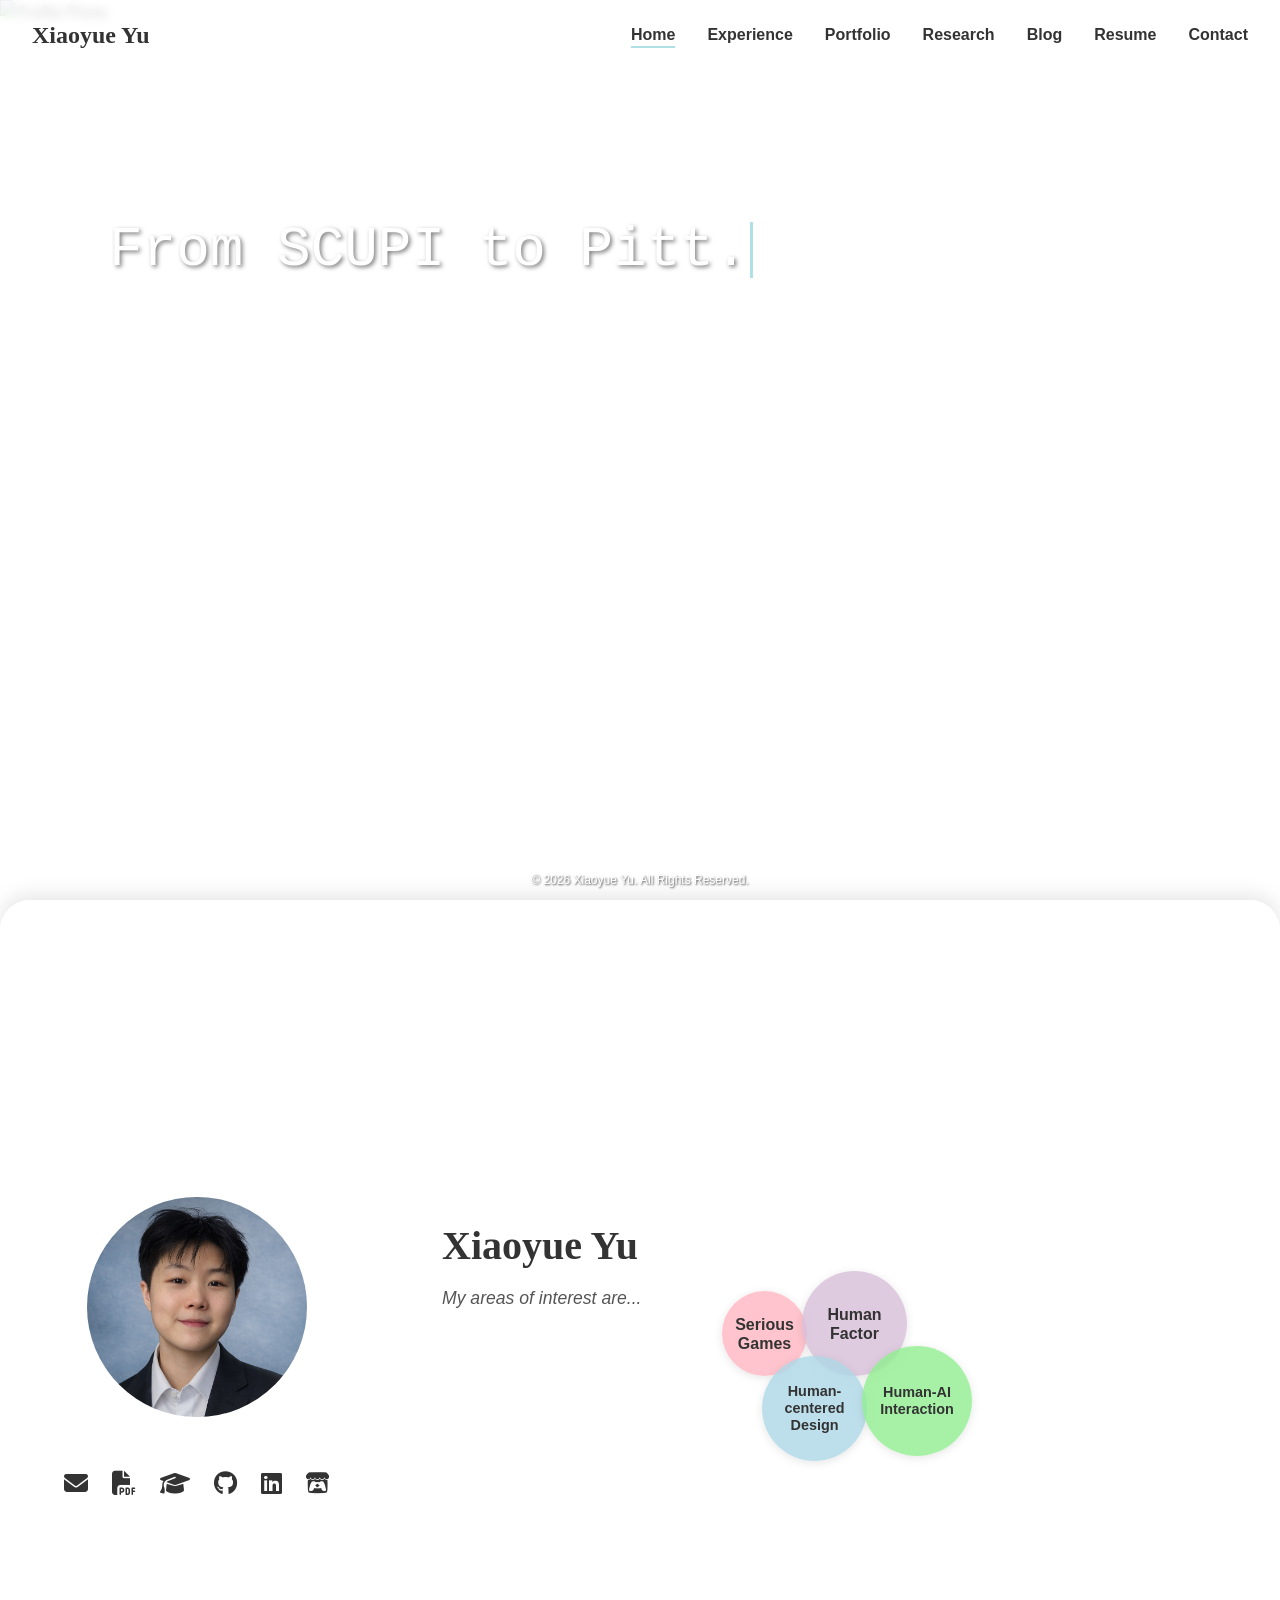
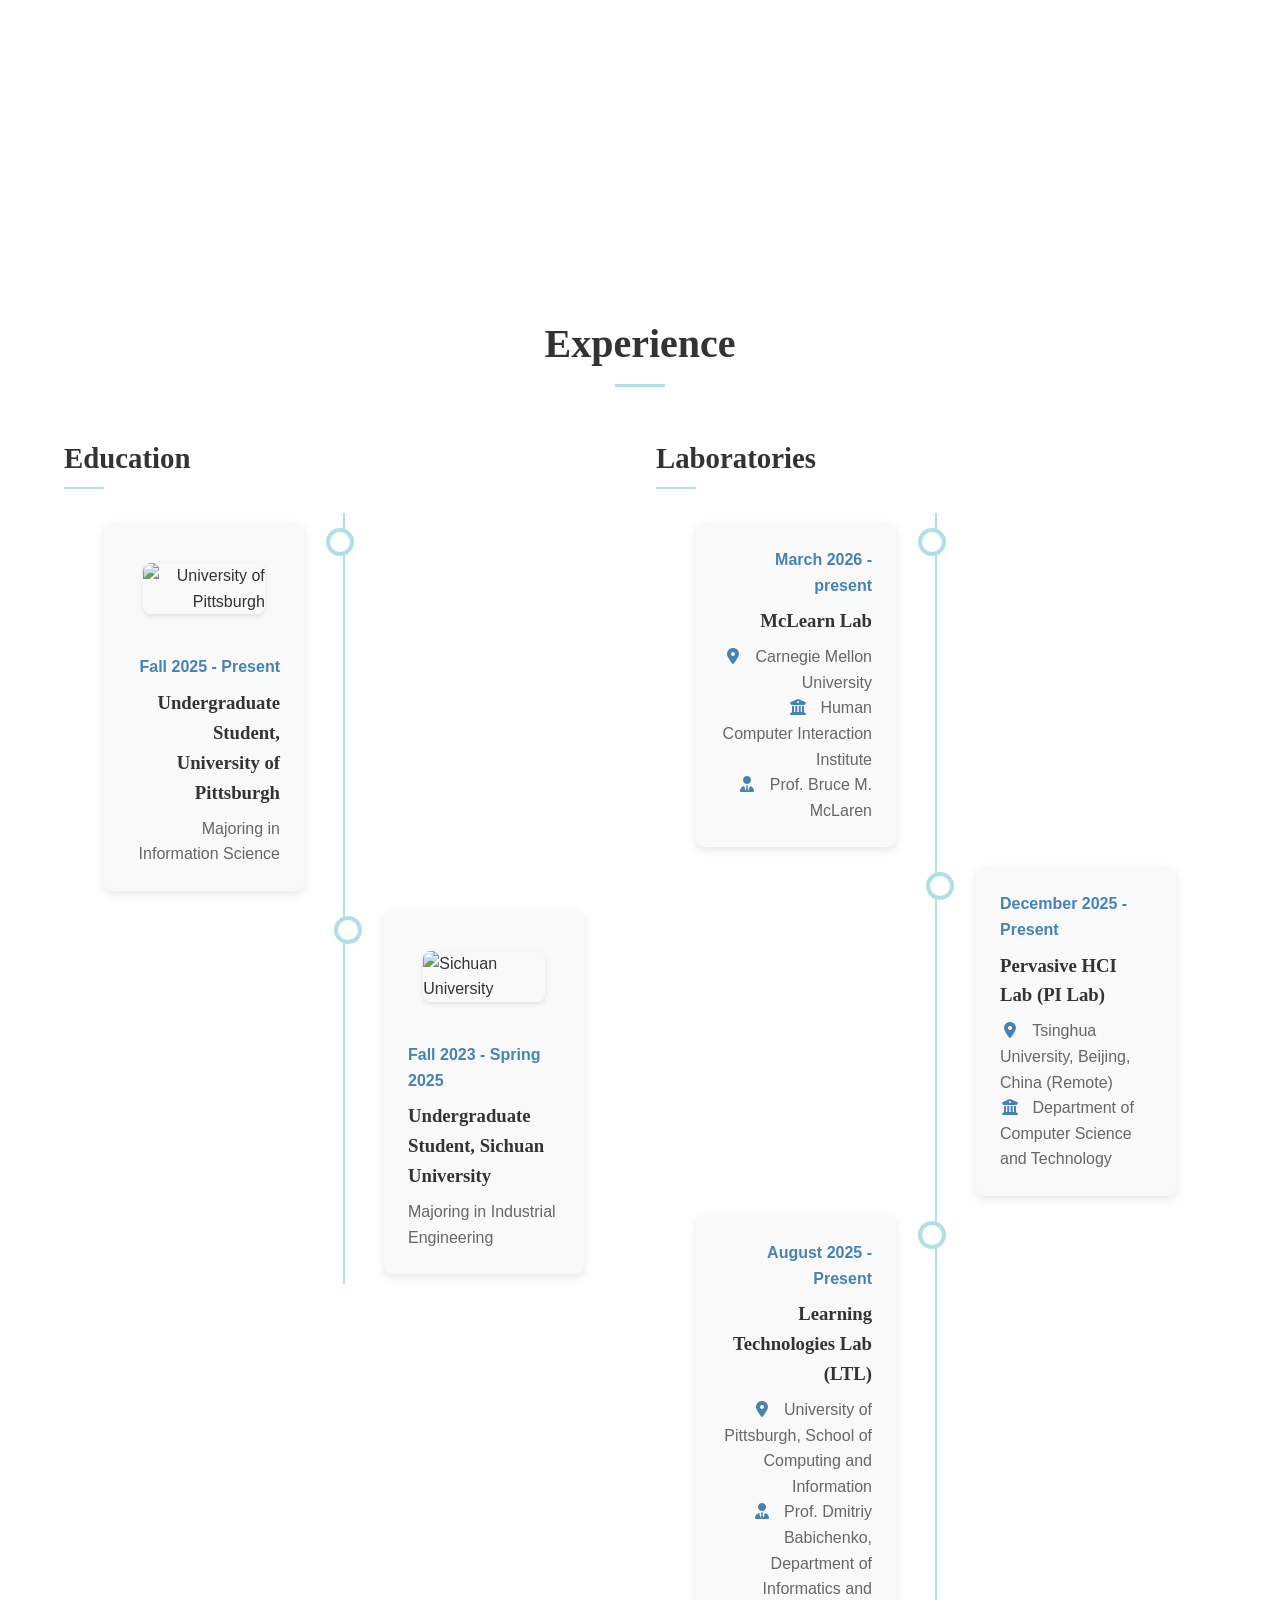
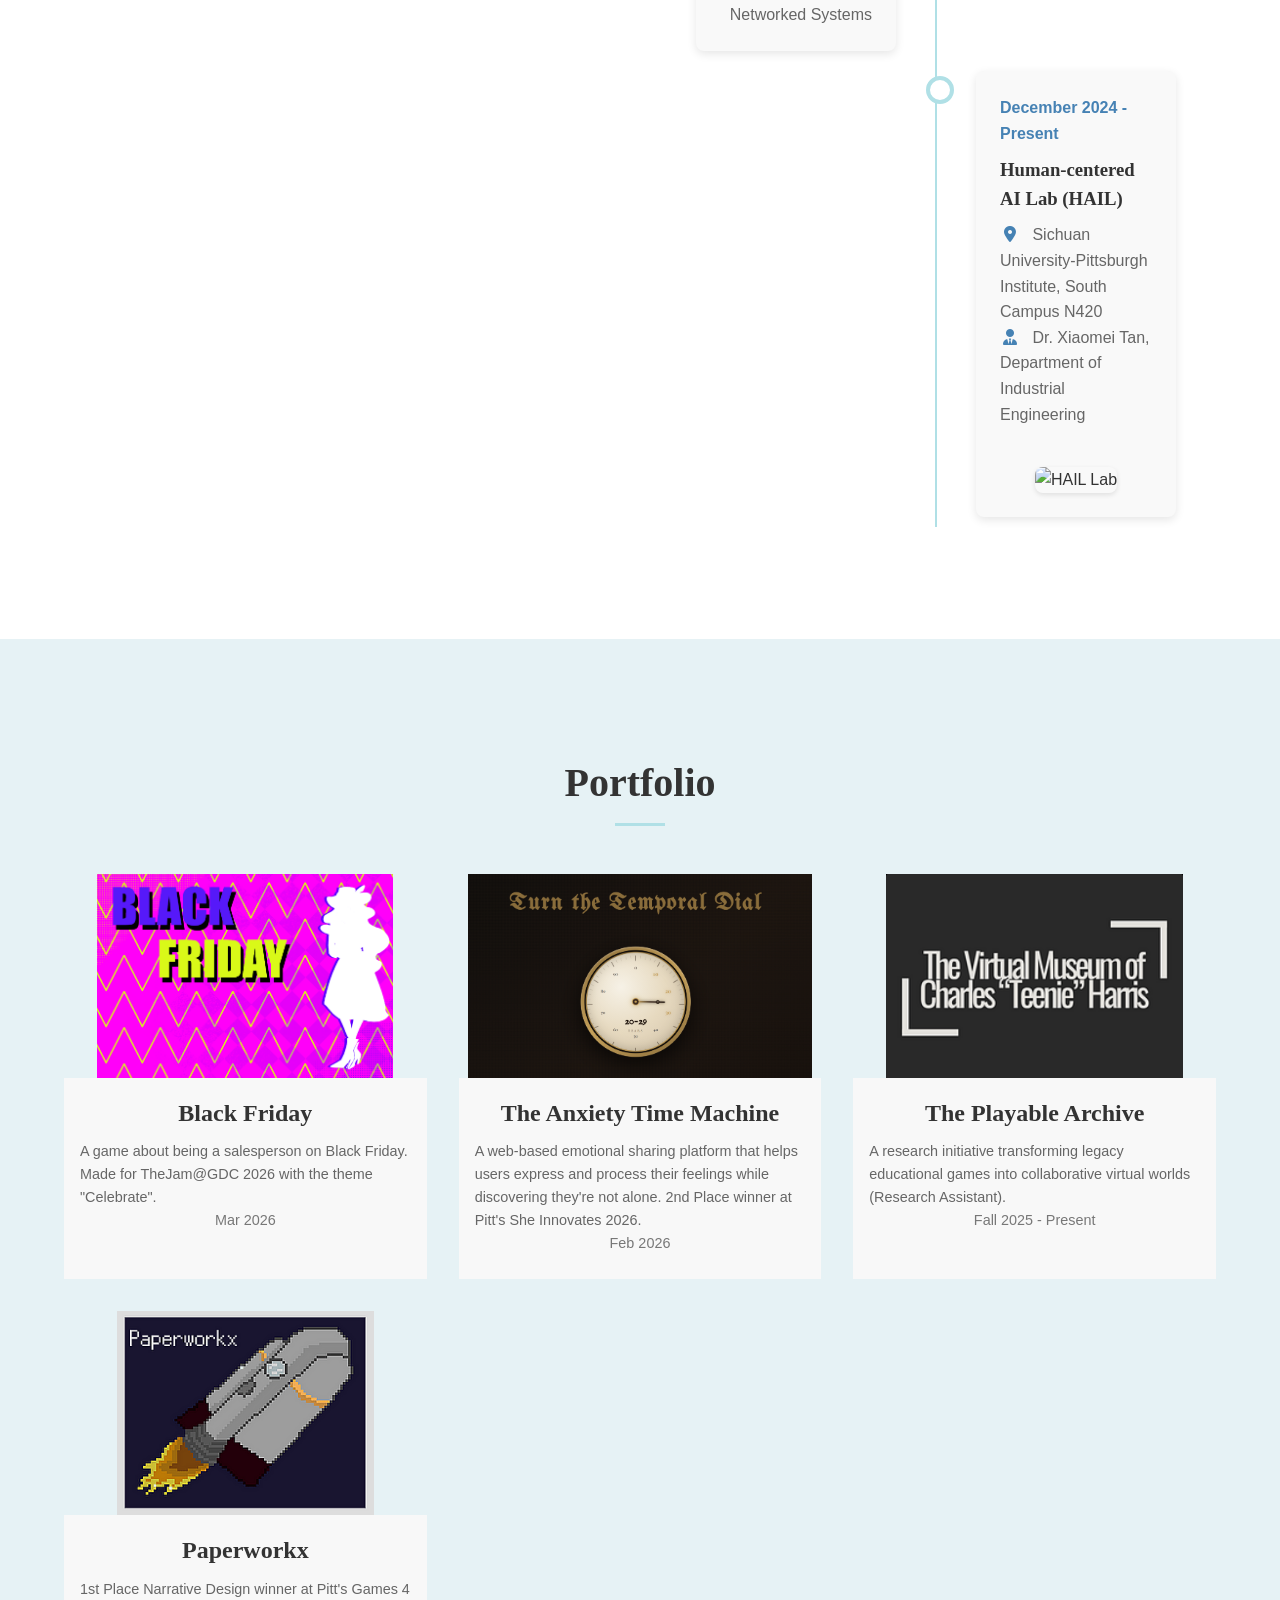
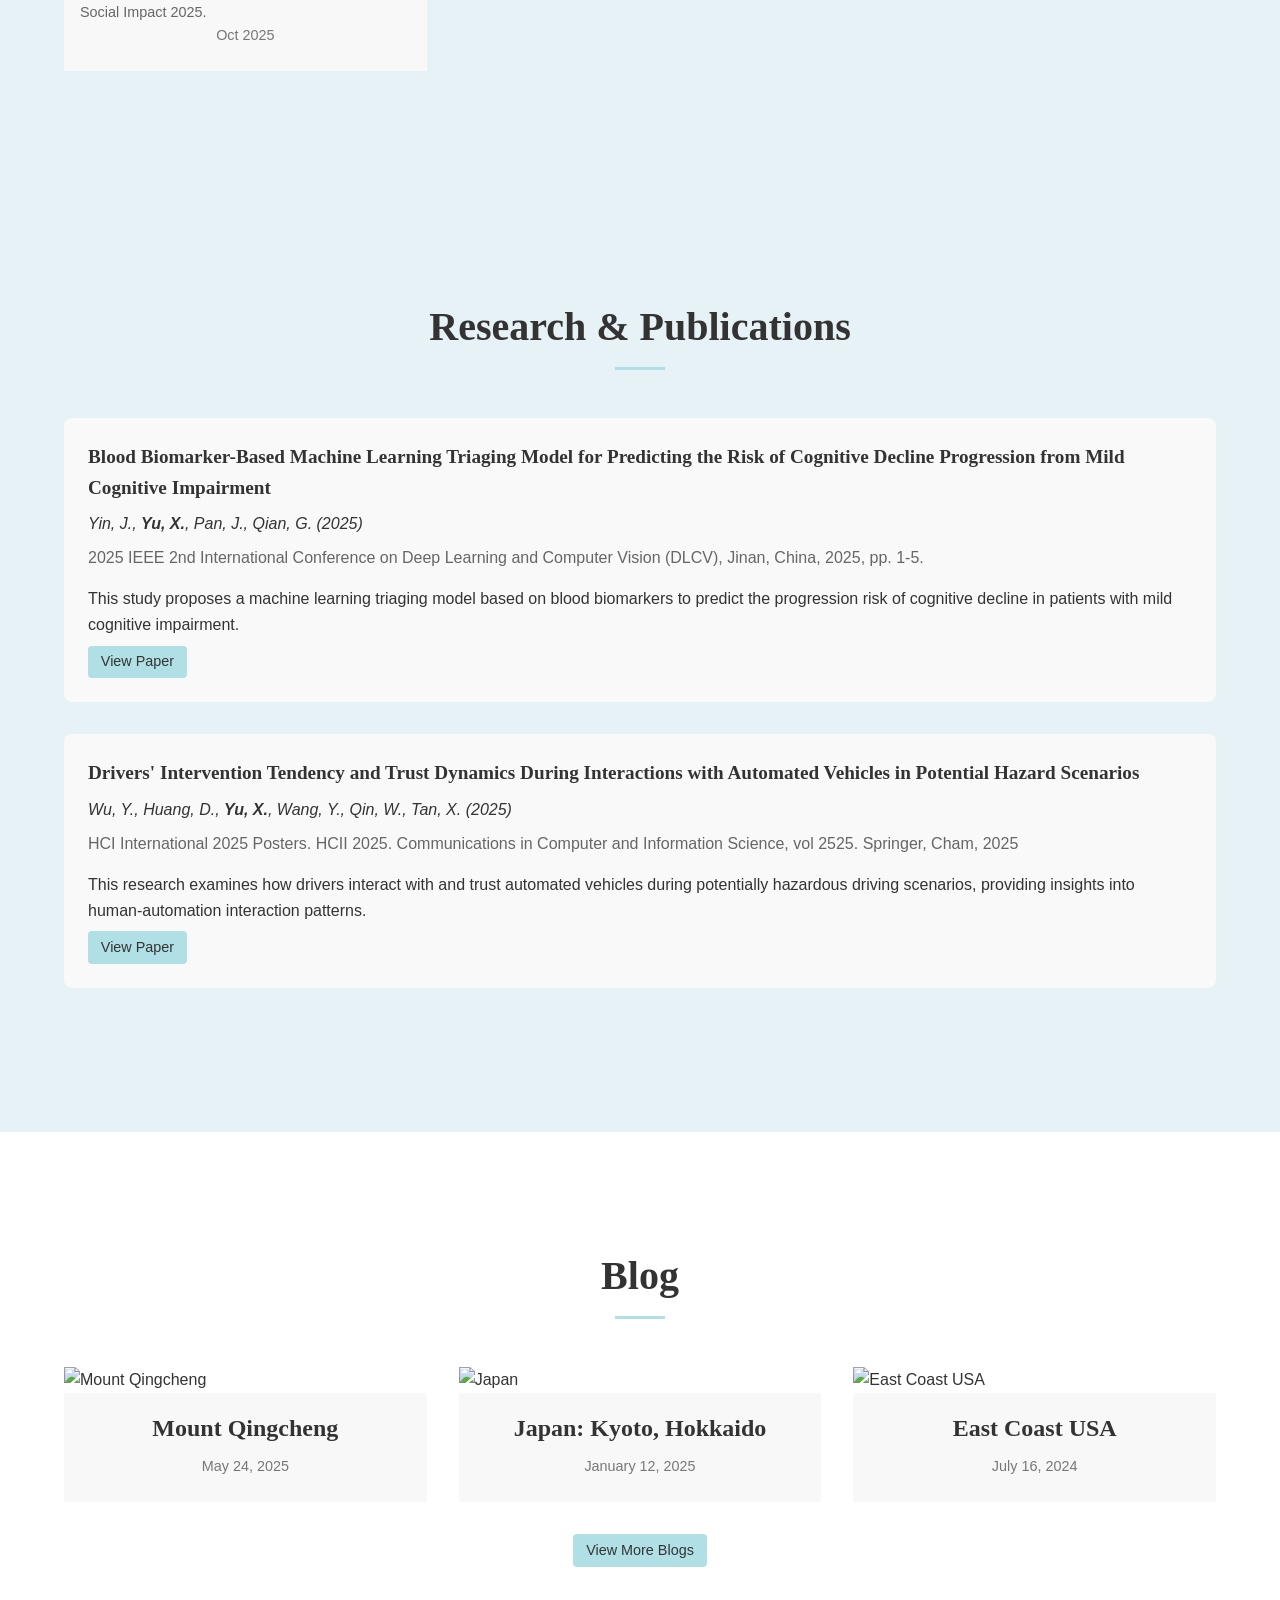
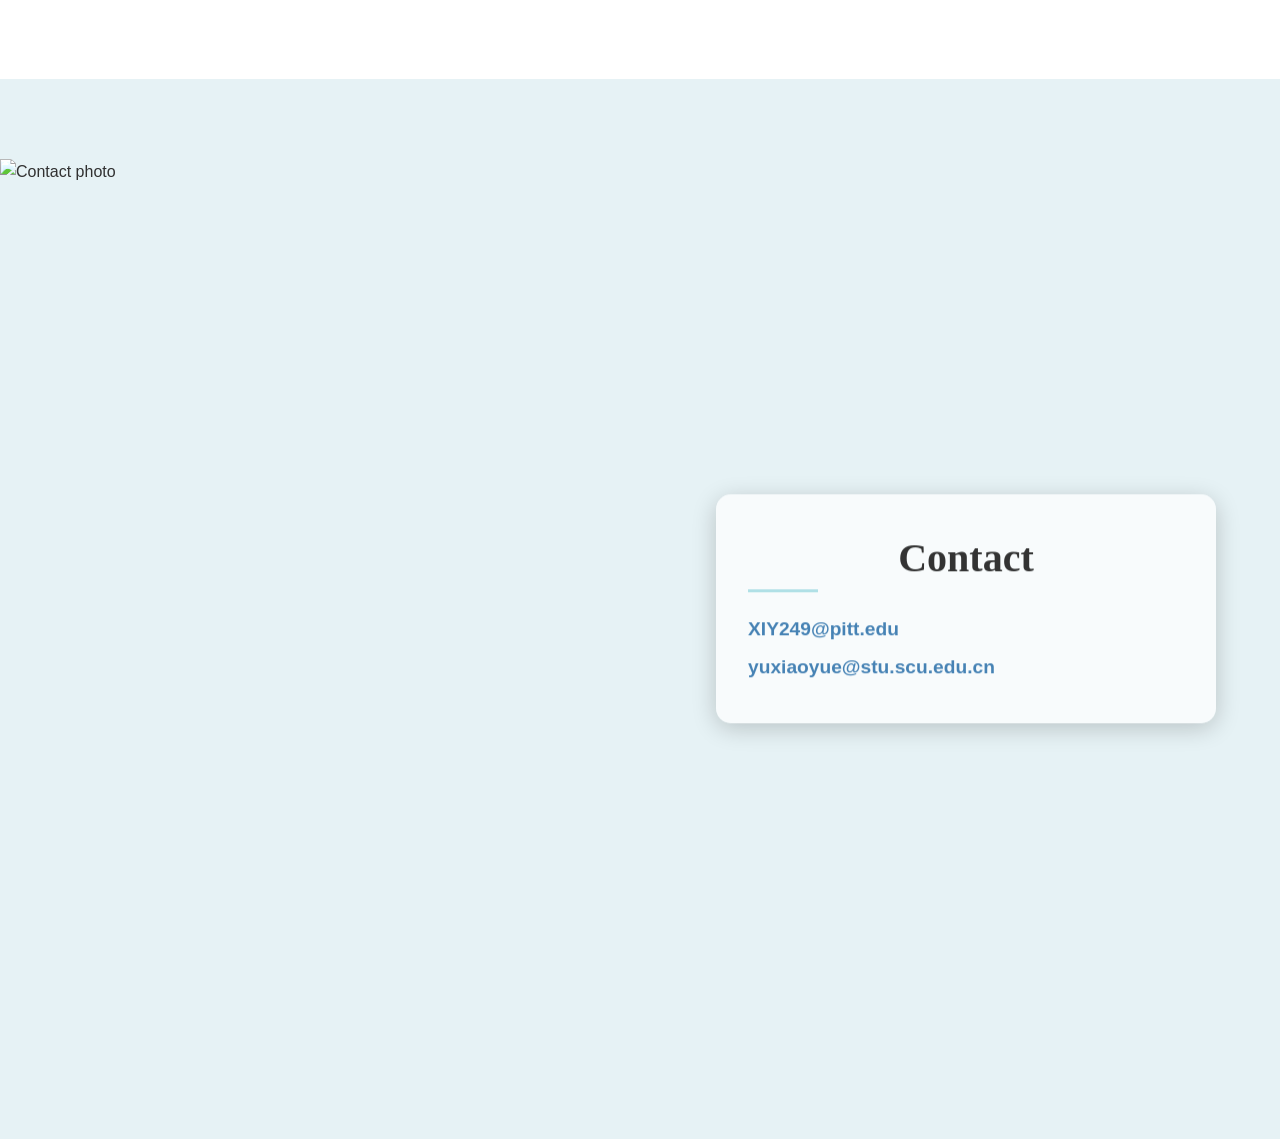
==== commit 4a7a433a: "Added my resume" ====
--- a/index.html
+++ b/index.html
@@ -21,6 +21,7 @@
                 <li><a href="#projects">Portfolio</a></li>
                 <li><a href="#research">Research</a></li>
                 <li><a href="#blog">Blog</a></li>
+                <li><a href="resume.html" target="_blank" rel="noopener noreferrer">Resume</a></li>
                 <li><a href="#contact">Contact</a></li>
             </ul>
             <div class="hamburger">
@@ -53,6 +54,8 @@
                         </div>
                         <div class="social-links" style="justify-content: center; margin-top: 1.5rem;">
                             <a href="mailto:XIY249@pitt.edu" title="Email"><i class="fas fa-envelope"></i></a>
+                            <a href="resume.html" title="Resume" target="_blank" rel="noopener noreferrer"><i
+                                    class="fas fa-file-pdf"></i></a>
                             <a href="https://scholar.google.com/citations?hl=en&user=vhUDTcAAAAAJ"
                                 title="Google Scholar"><i class="fas fa-graduation-cap"></i></a>
                             <a href="https://github.com/Xiaoyue-Yu" title="GitHub" target="_blank"
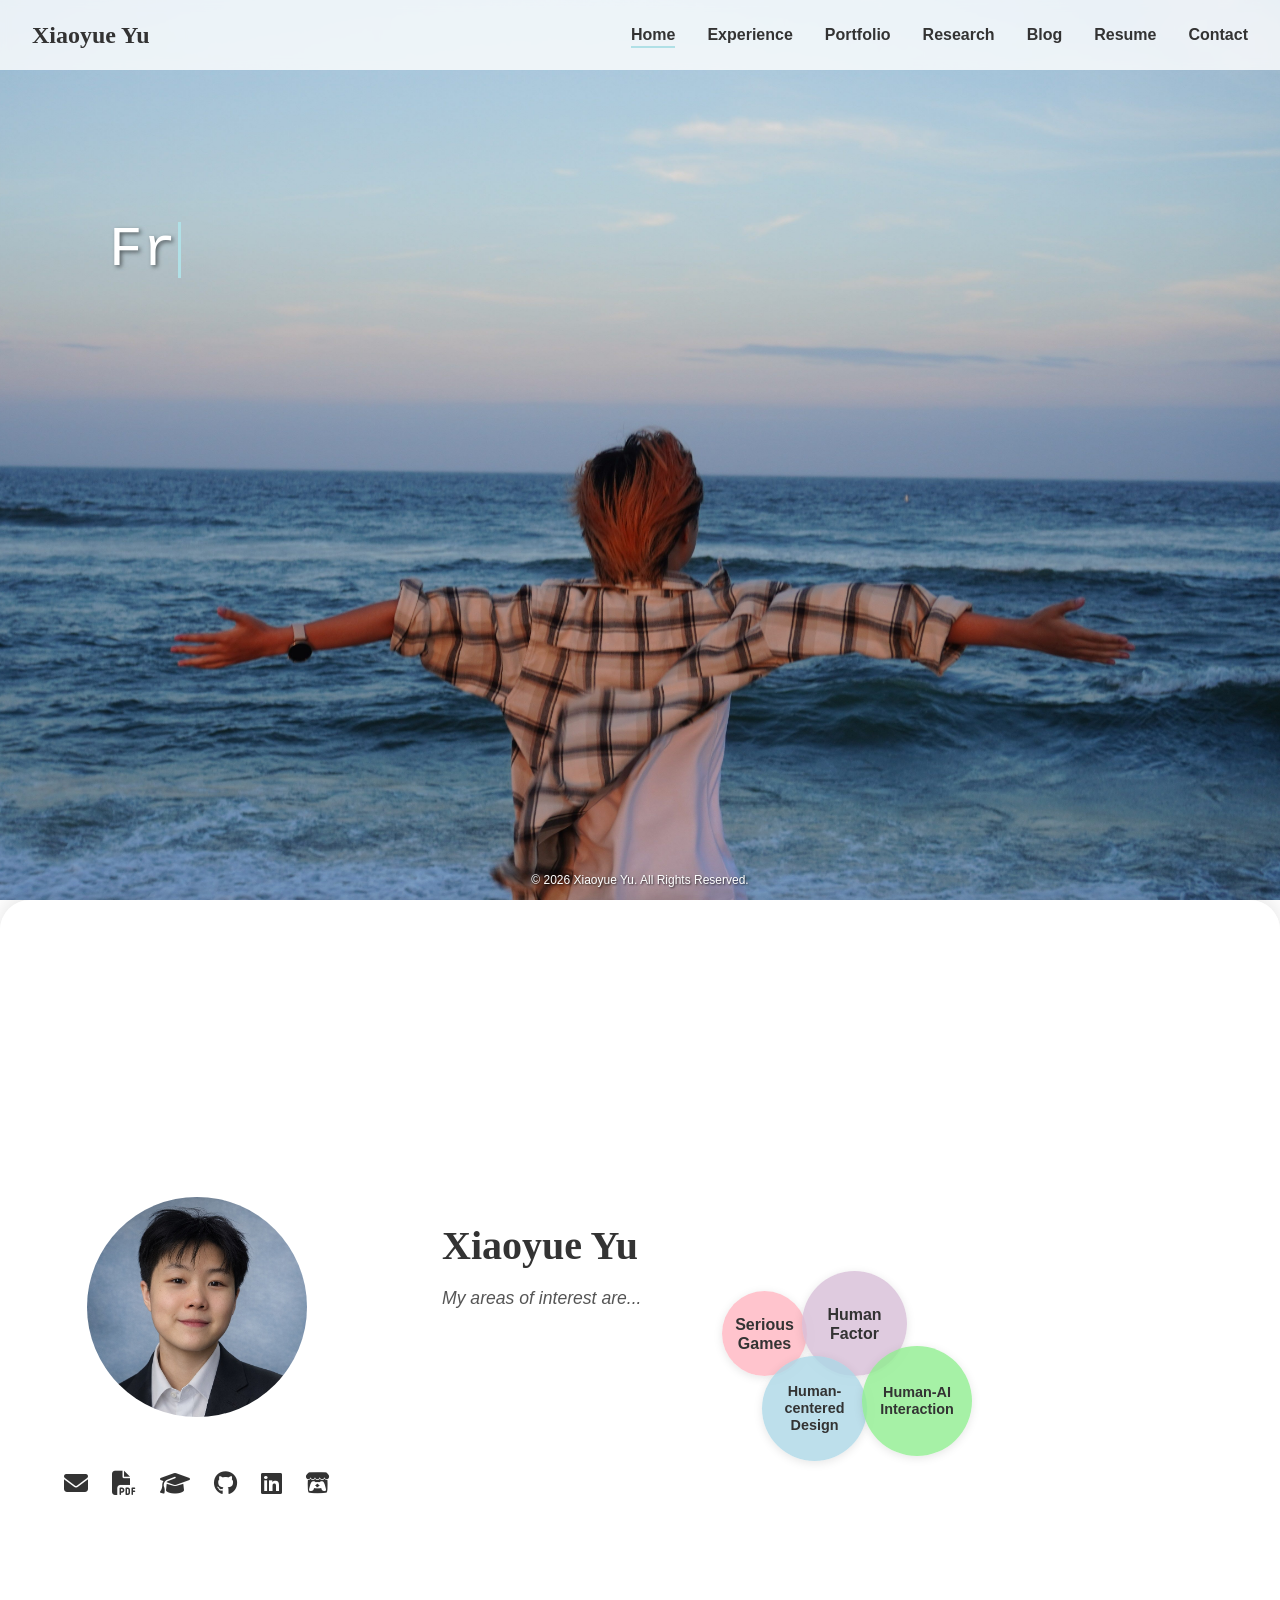
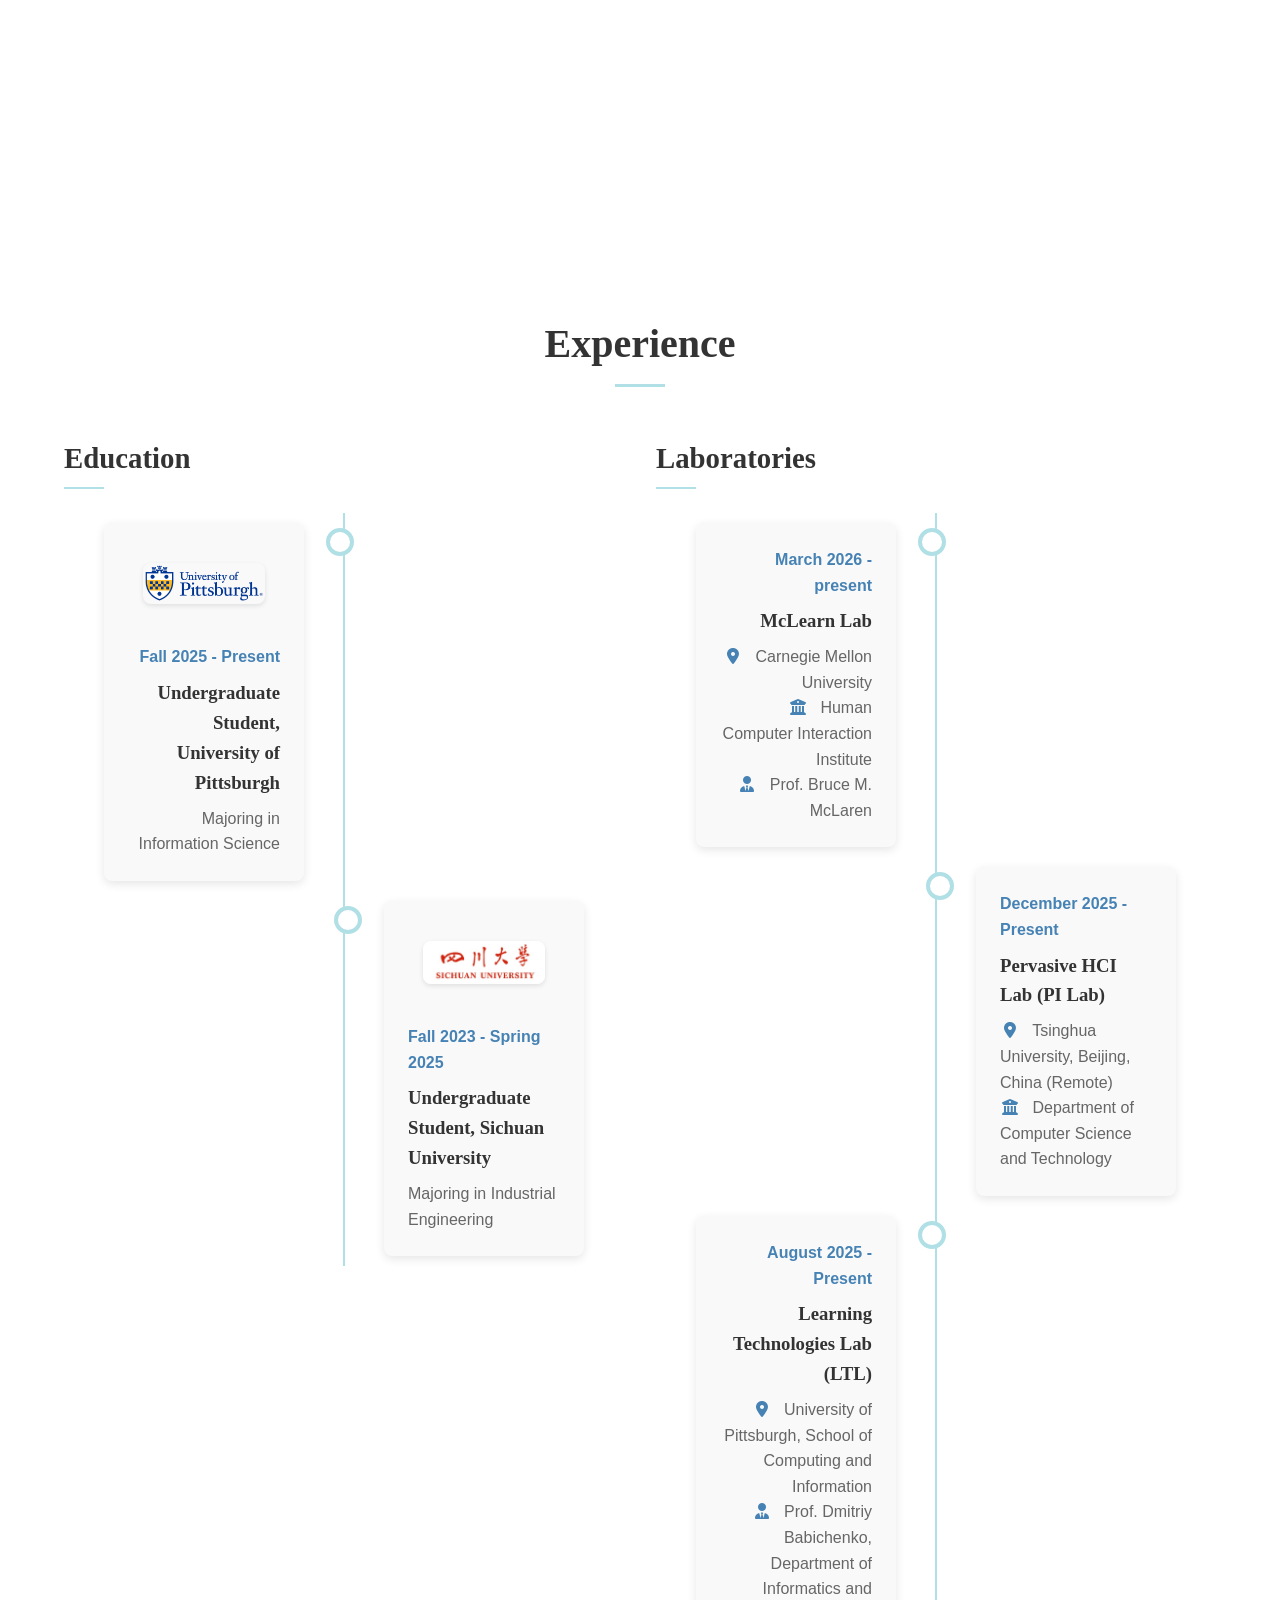
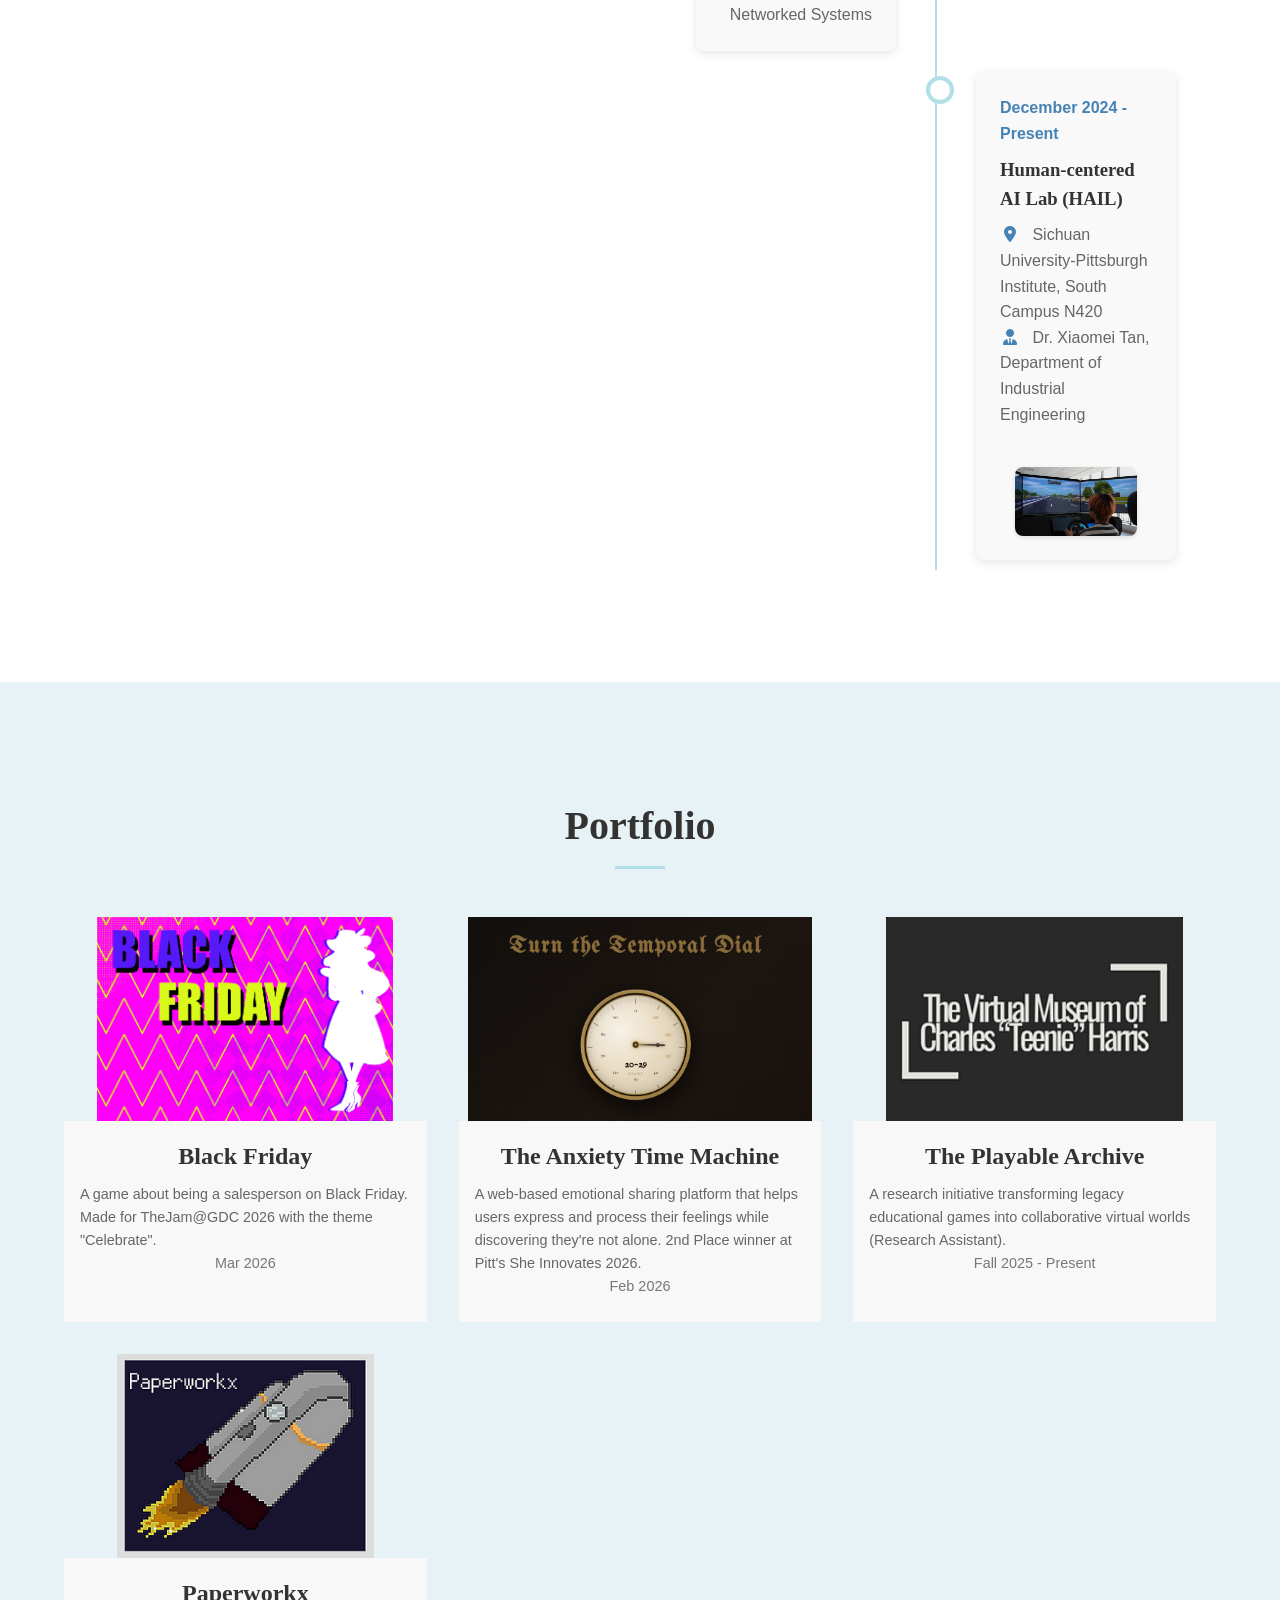
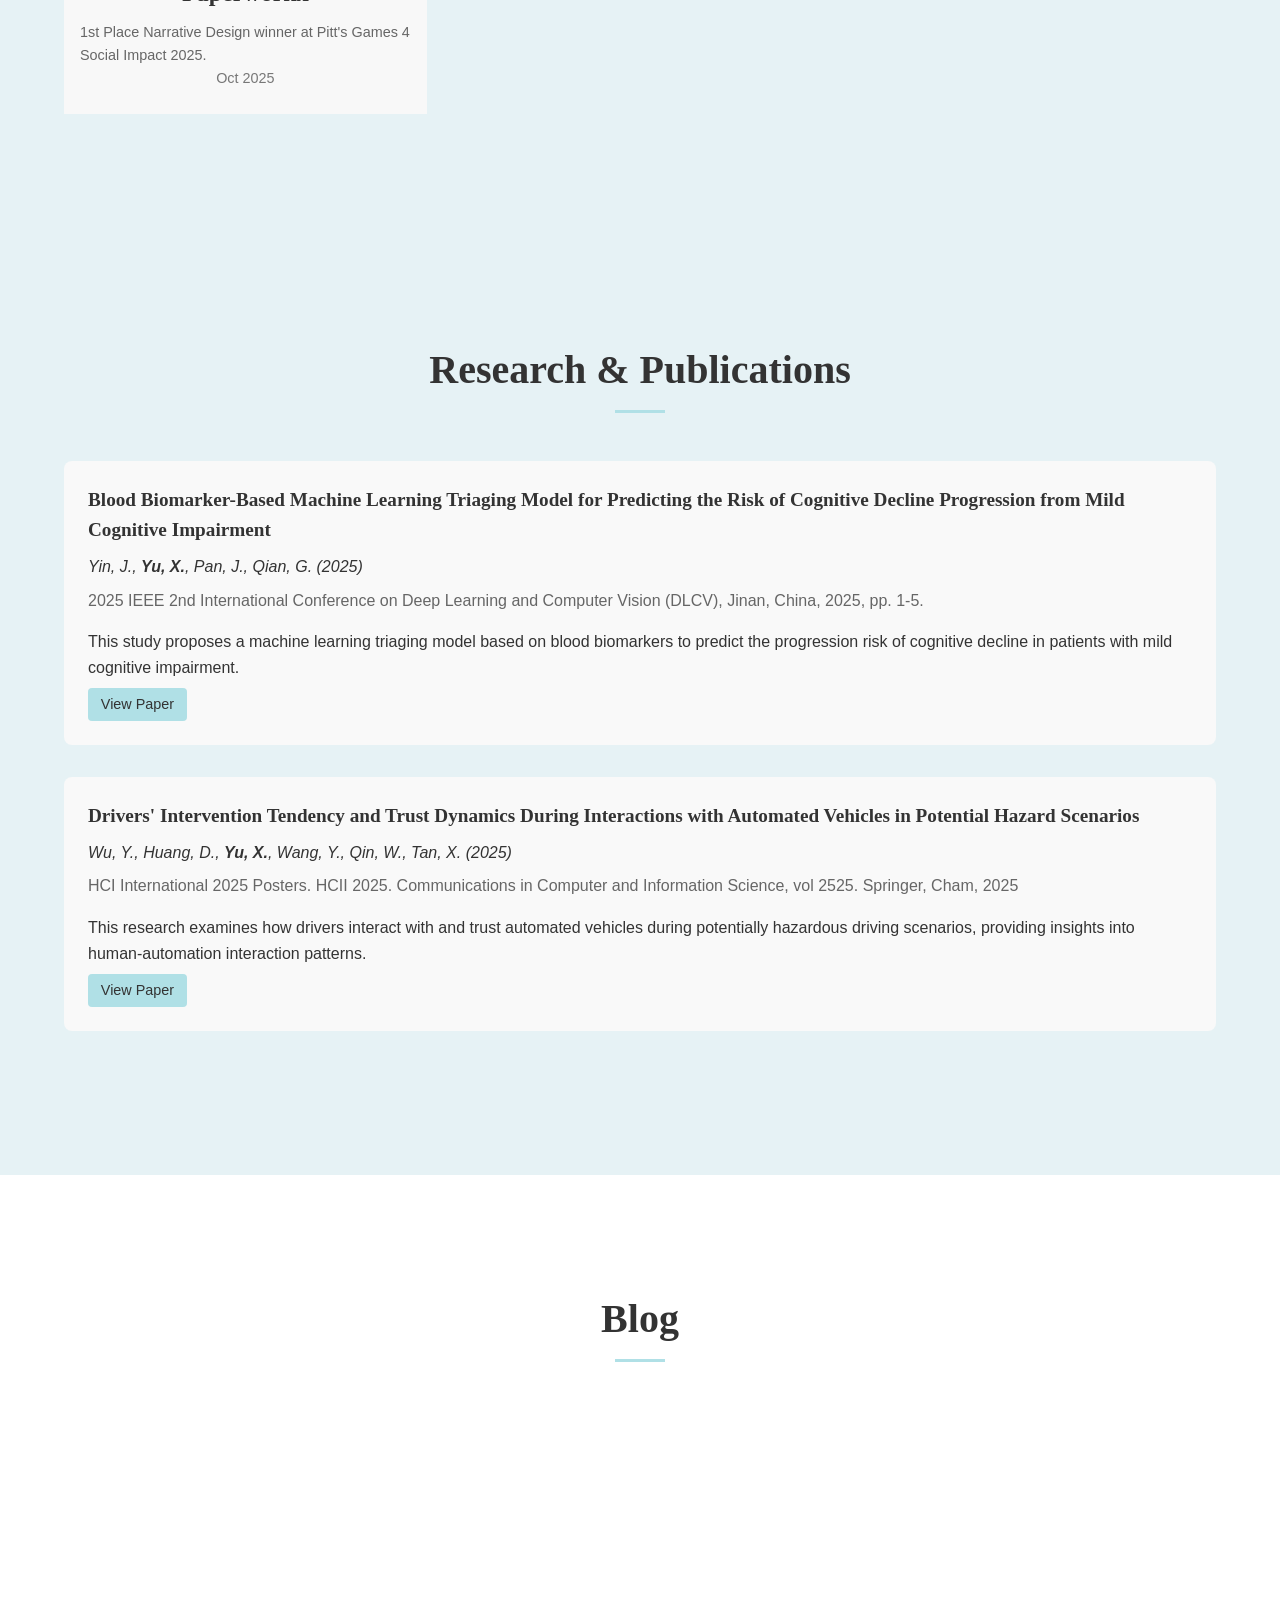
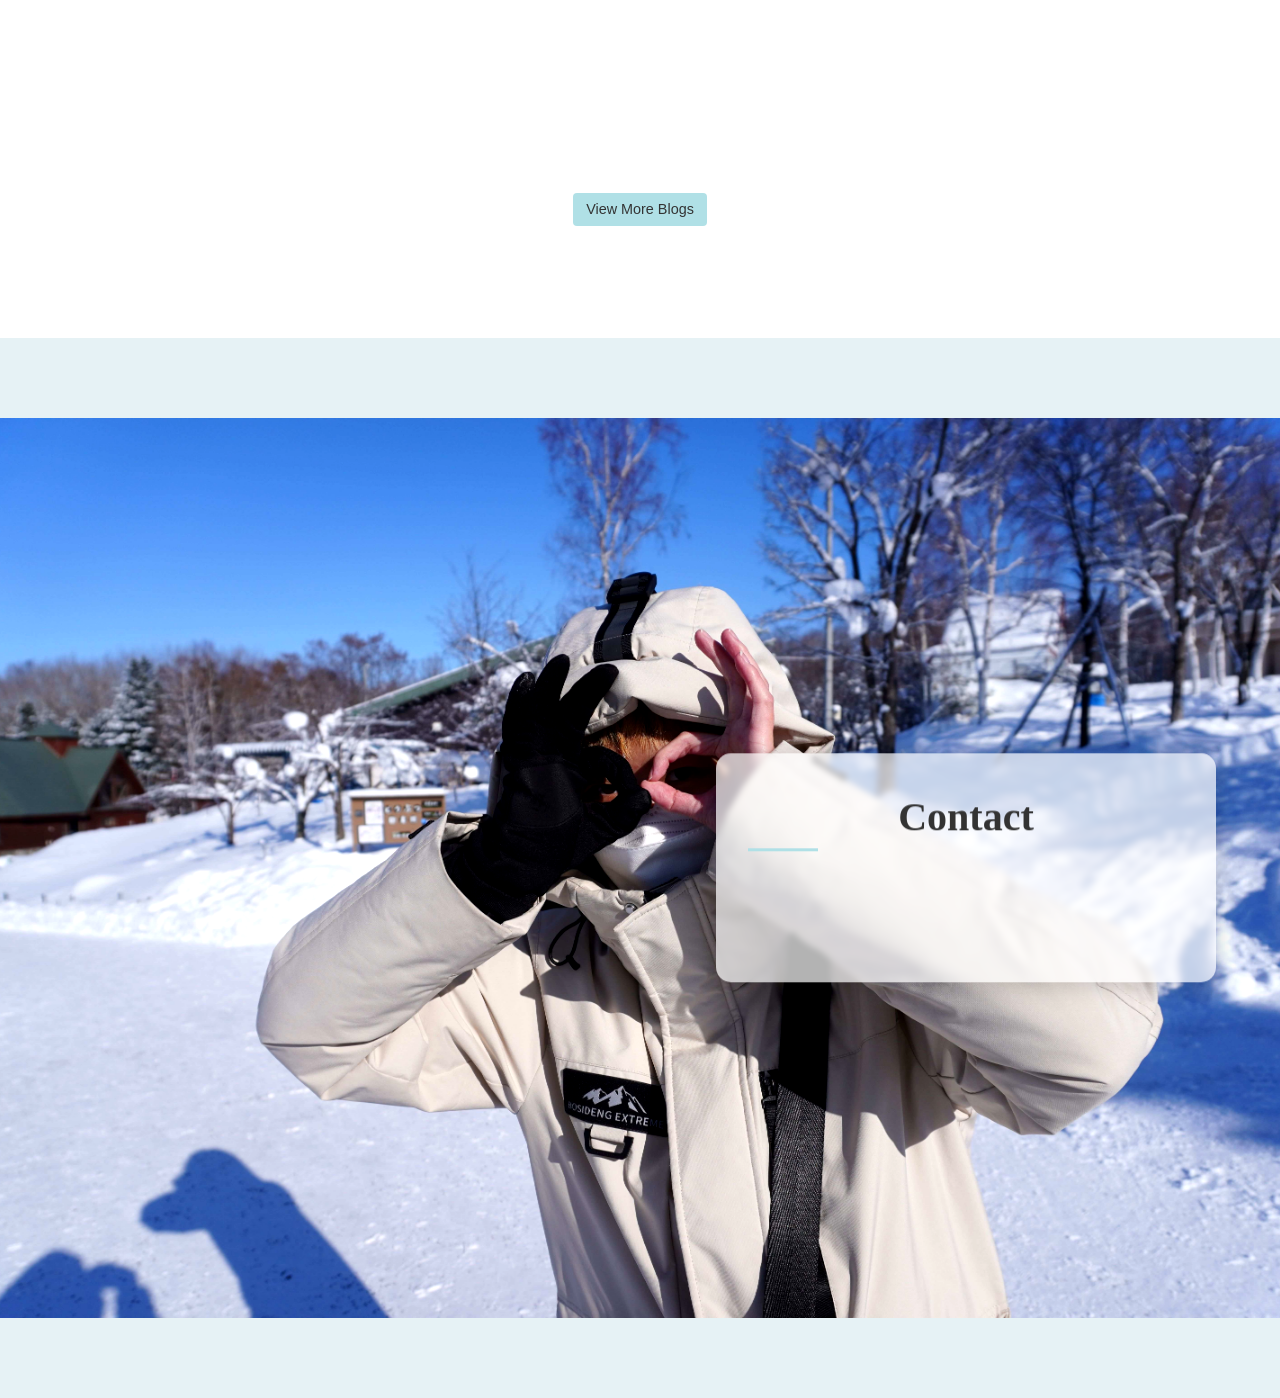
==== commit a5ba2b08: "Modified files in different folders" ====
--- a/index.html
+++ b/index.html
@@ -5,8 +5,8 @@
     <meta charset="UTF-8">
     <meta name="viewport" content="width=device-width, initial-scale=1.0">
     <title>Xiaoyue Yu</title>
-    <link rel="icon" href="photo_me.jpg">
-    <link rel="apple-touch-icon" href="photo_me.jpg">
+    <link rel="icon" href="images/profile/photo_me.jpg">
+    <link rel="apple-touch-icon" href="images/profile/photo_me.jpg">
     <link rel="stylesheet" href="https://cdnjs.cloudflare.com/ajax/libs/font-awesome/6.4.0/css/all.min.css">
     <link rel="stylesheet" href="styles.css">
 </head>
@@ -34,7 +34,7 @@
 
     <div class="cover-background">
         <div class="profile-img">
-            <img src="photo_index.jpg" alt="Profile Photo">
+            <img src="images/profile/photo_index.jpg" alt="Profile Photo">
         </div>
 
         <div class="typewriter-overlay">
@@ -50,7 +50,7 @@
                 <div class="container home-container">
                     <div class="home-left">
                         <div class="avatar-container">
-                            <img src="photo_me.jpg" alt="Xiaoyue Yu" class="avatar">
+                            <img src="images/profile/photo_me.jpg" alt="Xiaoyue Yu" class="avatar">
                         </div>
                         <div class="social-links" style="justify-content: center; margin-top: 1.5rem;">
                             <a href="mailto:XIY249@pitt.edu" title="Email"><i class="fas fa-envelope"></i></a>
@@ -95,7 +95,7 @@
                                         <h3 class="timeline-title">Undergraduate Student, University of Pittsburgh</h3>
                                         <p class="timeline-description">Majoring in Information Science</p>
                                     </div>
-                                    <img src="photo_exp_edu2.png" alt="University of Pittsburgh"
+                                    <img src="images/experience/photo_exp_edu2.png" alt="University of Pittsburgh"
                                         class="timeline-image edu2-image">
                                 </div>
                             </div>
@@ -106,7 +106,7 @@
                                         <h3 class="timeline-title">Undergraduate Student, Sichuan University</h3>
                                         <p class="timeline-description">Majoring in Industrial Engineering</p>
                                     </div>
-                                    <img src="photo_exp_edu1.jpg" alt="Sichuan University"
+                                    <img src="images/experience/photo_exp_edu1.jpg" alt="Sichuan University"
                                         class="timeline-image edu1-image">
                                 </div>
                             </div>
@@ -160,7 +160,7 @@
                                         <p class="timeline-description"><i class="fas fa-user-tie"></i> Dr. Xiaomei Tan,
                                             Department of Industrial Engineering</p>
                                     </div>
-                                    <img src="photo_exp_lab1.JPG" alt="HAIL Lab" class="timeline-image">
+                                    <img src="images/experience/photo_exp_lab1.JPG" alt="HAIL Lab" class="timeline-image">
                                 </div>
                             </div>
 
@@ -178,7 +178,7 @@
                     <a href="https://kamikawanatsukinatsuki.itch.io/black-friday" target="_blank" class="project-card-link">
                         <div class="project-card">
                             <div class="project-img-container">
-                                <img src="protfolio-blackfriday.png" alt="Black Friday" class="project-img">
+                                <img src="images/portfolio/portfolio-blackfriday.png" alt="Black Friday" class="project-img">
                             </div>
                             <div class="project-info">
                                 <h3 class="project-title">Black Friday</h3>
@@ -192,7 +192,7 @@
                         target="_blank" class="project-card-link">
                         <div class="project-card">
                             <div class="project-img-container">
-                                <img src="portfolio-anxiety-time-machine.png" alt="The Anxiety Time Machine"
+                                <img src="images/portfolio/portfolio-anxiety-time-machine.png" alt="The Anxiety Time Machine"
                                     class="project-img">
                             </div>
                             <div class="project-info">
@@ -208,7 +208,7 @@
                     <a href="https://www.playablearchive.com/" target="_blank" class="project-card-link">
                         <div class="project-card">
                             <div class="project-img-container">
-                                <img src="portfolio-playable-archive.png" alt="The Playable Archive"
+                                <img src="images/portfolio/portfolio-playable-archive.png" alt="The Playable Archive"
                                     class="project-img">
                             </div>
                             <div class="project-info">
@@ -223,7 +223,7 @@
                     <a href="https://sonicdrives.itch.io/paperworks" target="_blank" class="project-card-link">
                         <div class="project-card">
                             <div class="project-img-container">
-                                <img src="protfolio-paperworkx.png" alt="Paperworkx Game" class="project-img">
+                                <img src="images/portfolio/portfolio-paperworkx.png" alt="Paperworkx Game" class="project-img">
                             </div>
                             <div class="project-info">
                                 <h3 class="project-title">Paperworkx</h3>
@@ -284,7 +284,7 @@
                 <div class="projects-grid fade-in-section">
                     <a href="blog-mount-qingcheng.html" class="project-card-link">
                         <div class="project-card">
-                            <img src="images/MountQingcheng_title.JPG" alt="Mount Qingcheng" class="project-img">
+                            <img src="images/blog/MountQingcheng_title.JPG" alt="Mount Qingcheng" class="project-img">
                             <div class="project-info">
                                 <h3 class="project-title">Mount Qingcheng</h3>
                                 <p class="project-date">May 24, 2025</p>
@@ -293,7 +293,7 @@
                     </a>
                     <a href="blog-japan.html" class="project-card-link">
                         <div class="project-card">
-                            <img src="images/Japan_title.JPG" alt="Japan" class="project-img">
+                            <img src="images/blog/Japan_title.JPG" alt="Japan" class="project-img">
                             <div class="project-info">
                                 <h3 class="project-title">Japan: Kyoto, Hokkaido</h3>
                                 <p class="project-date">January 12, 2025</p>
@@ -302,7 +302,7 @@
                     </a>
                     <a href="blog-east-coast-usa.html" class="project-card-link">
                         <div class="project-card">
-                            <img src="images/EastCostUSA_title.JPG" alt="East Coast USA" class="project-img">
+                            <img src="images/blog/EastCostUSA_title.JPG" alt="East Coast USA" class="project-img">
                             <div class="project-info">
                                 <h3 class="project-title">East Coast USA</h3>
                                 <p class="project-date">July 16, 2024</p>
@@ -321,7 +321,7 @@
 
         <section id="contact">
             <div class="contact-image-container">
-                <img src="photo_contact.JPG" alt="Contact photo" class="contact-img">
+                <img src="images/contact/photo_contact.JPG" alt="Contact photo" class="contact-img">
 
                 <div class="contact-content-overlay">
                     <h2 class="section-title contact-title">Contact</h2>
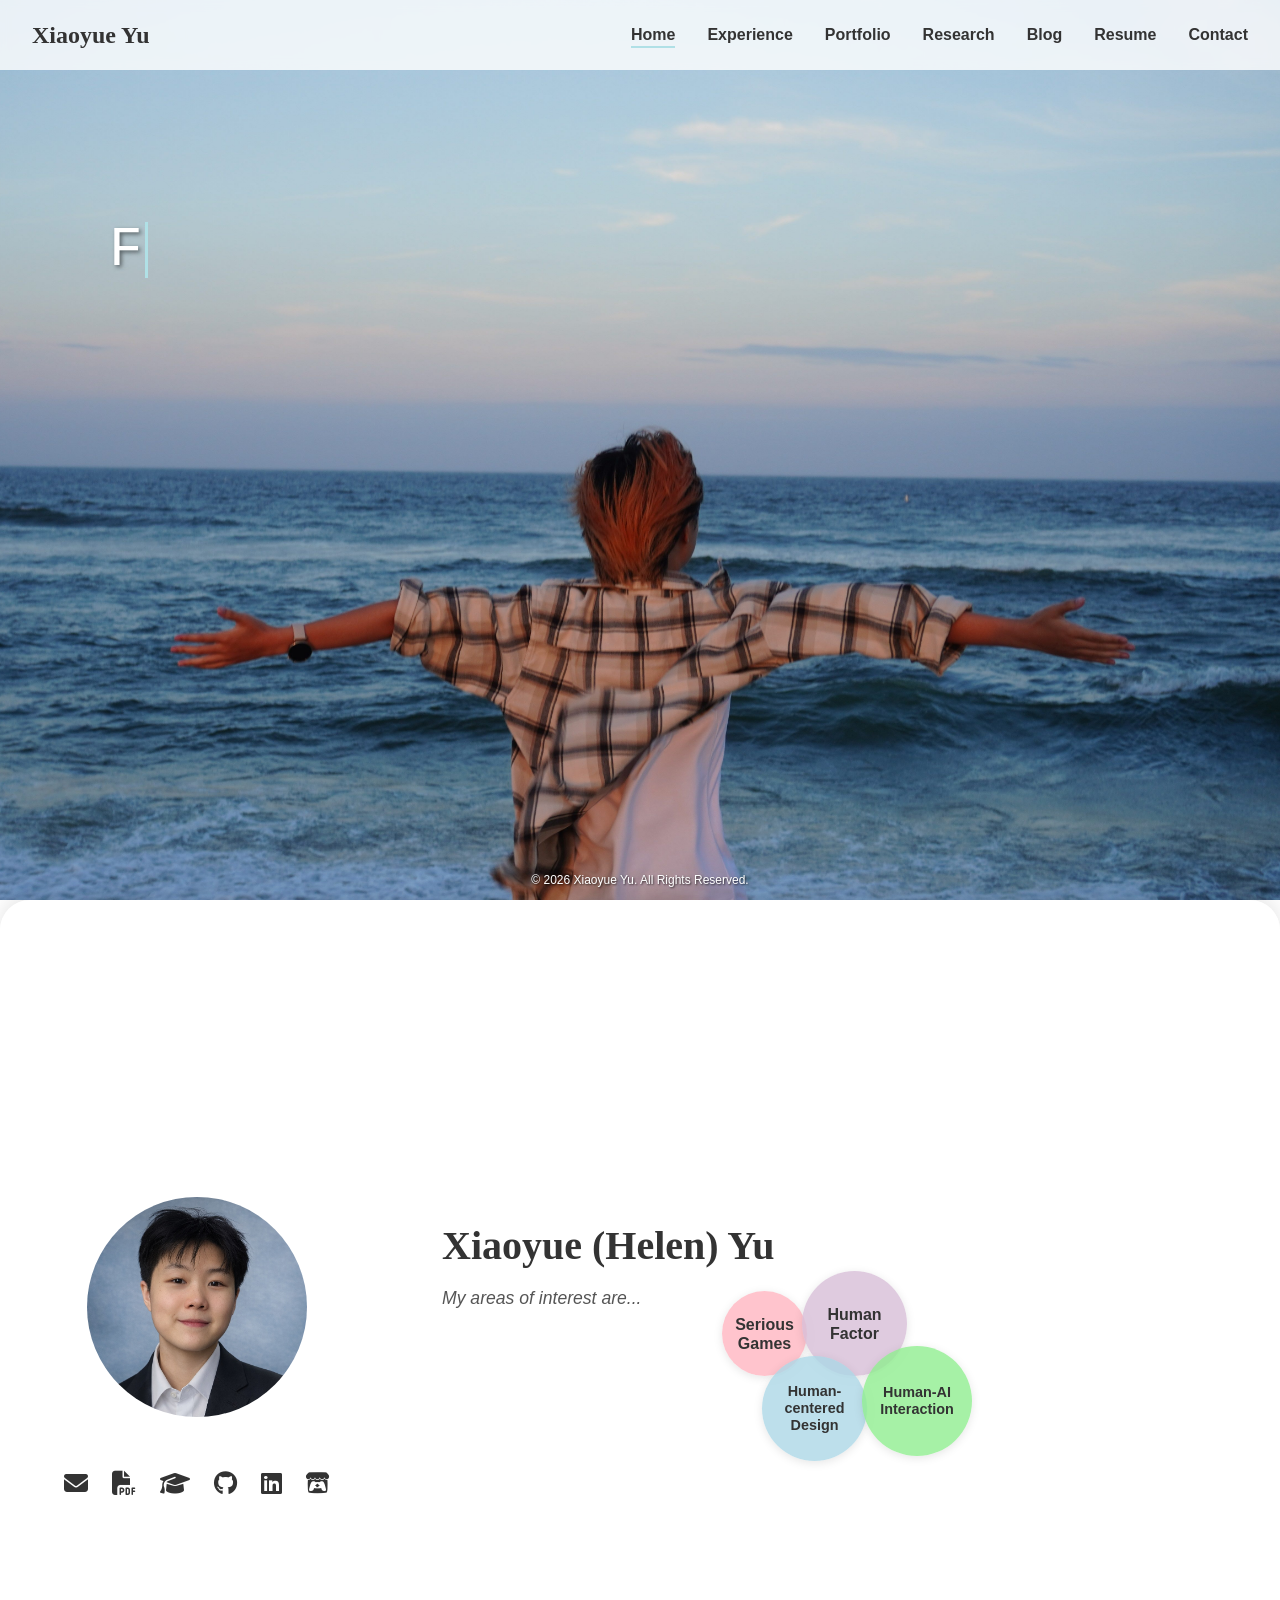
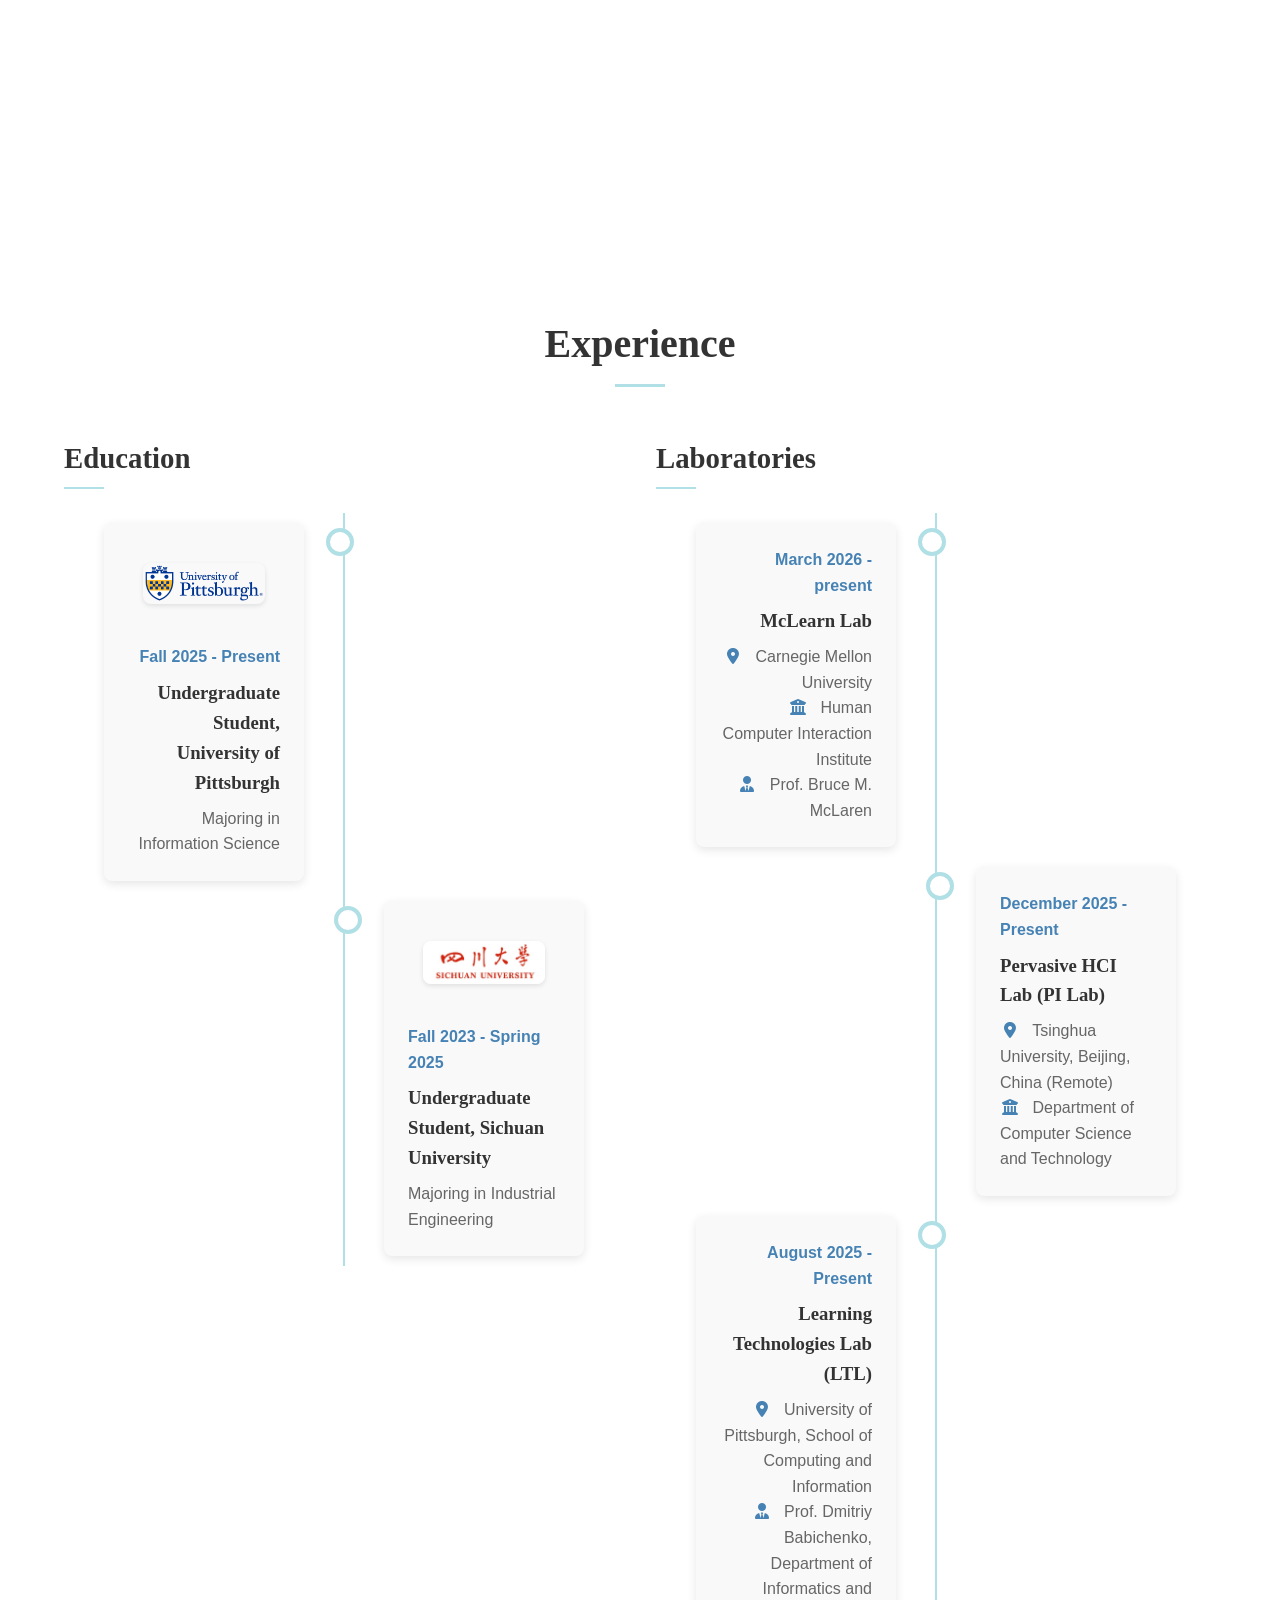
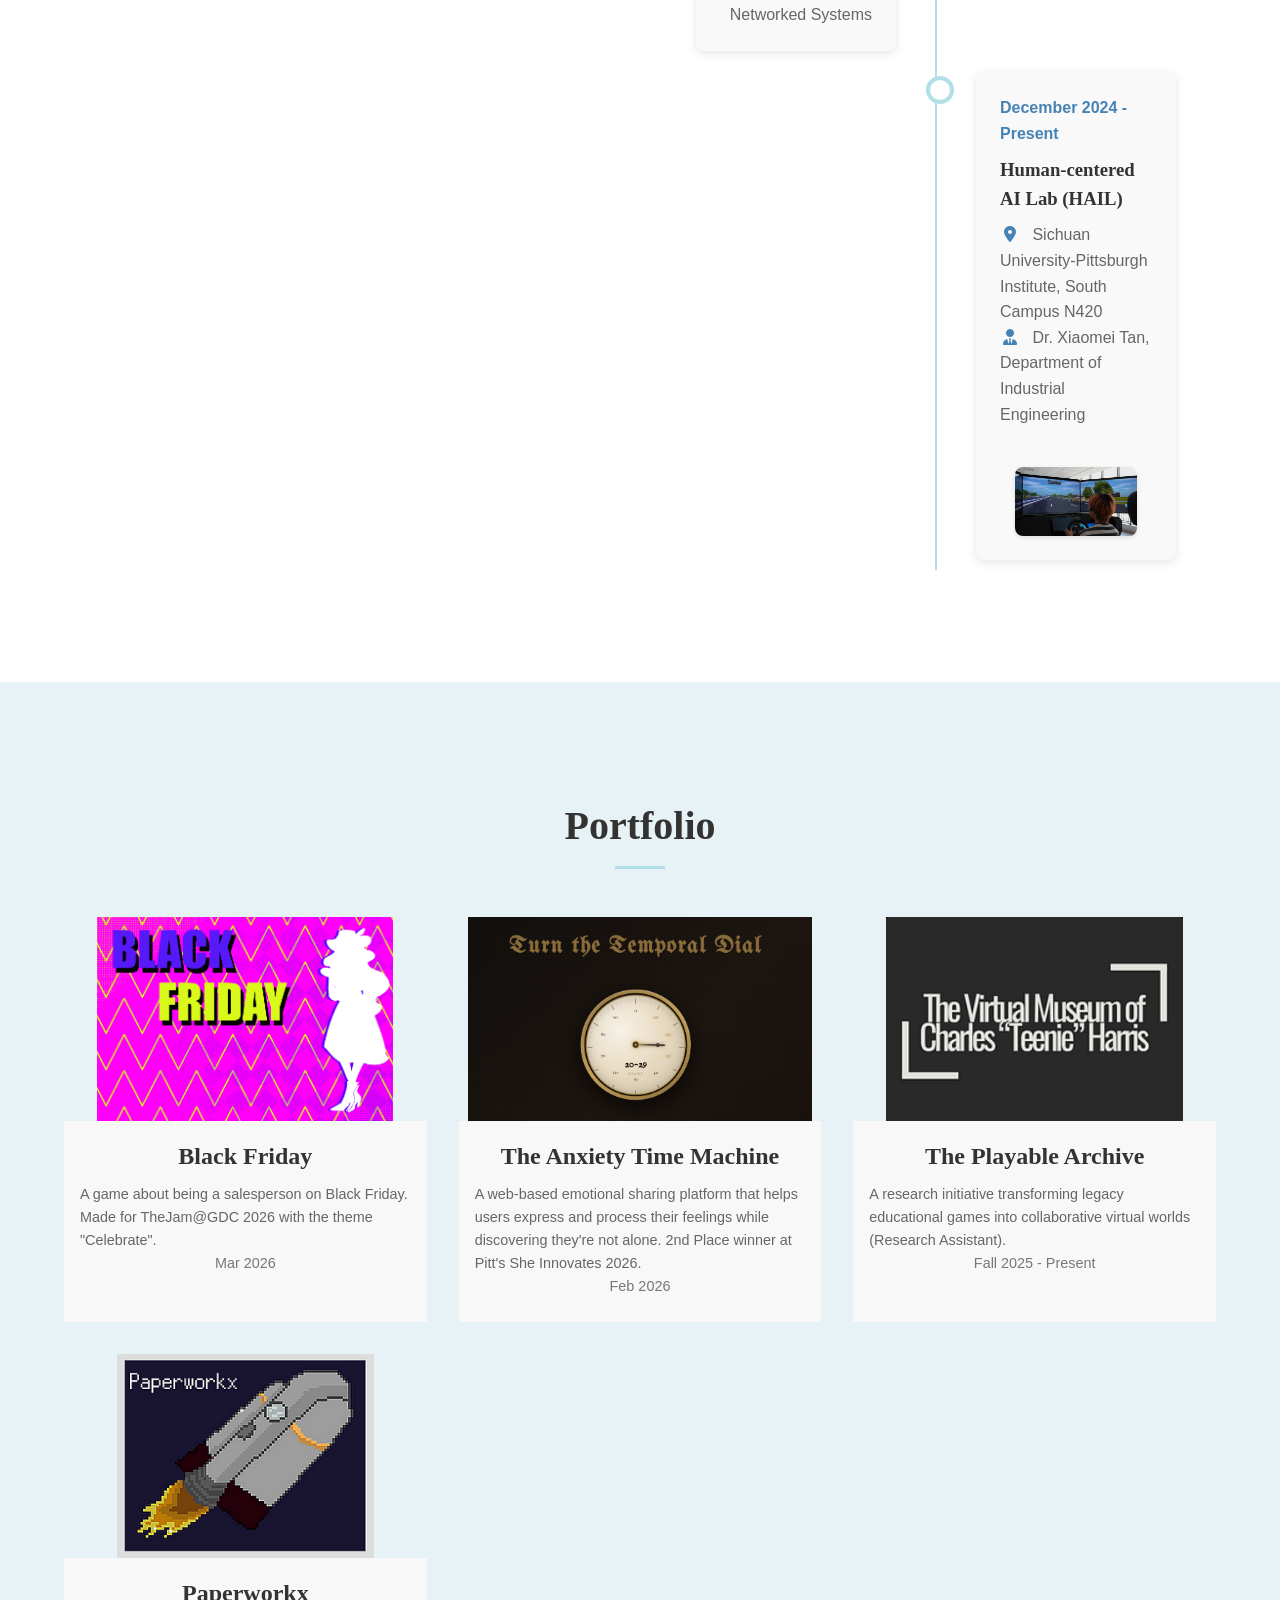
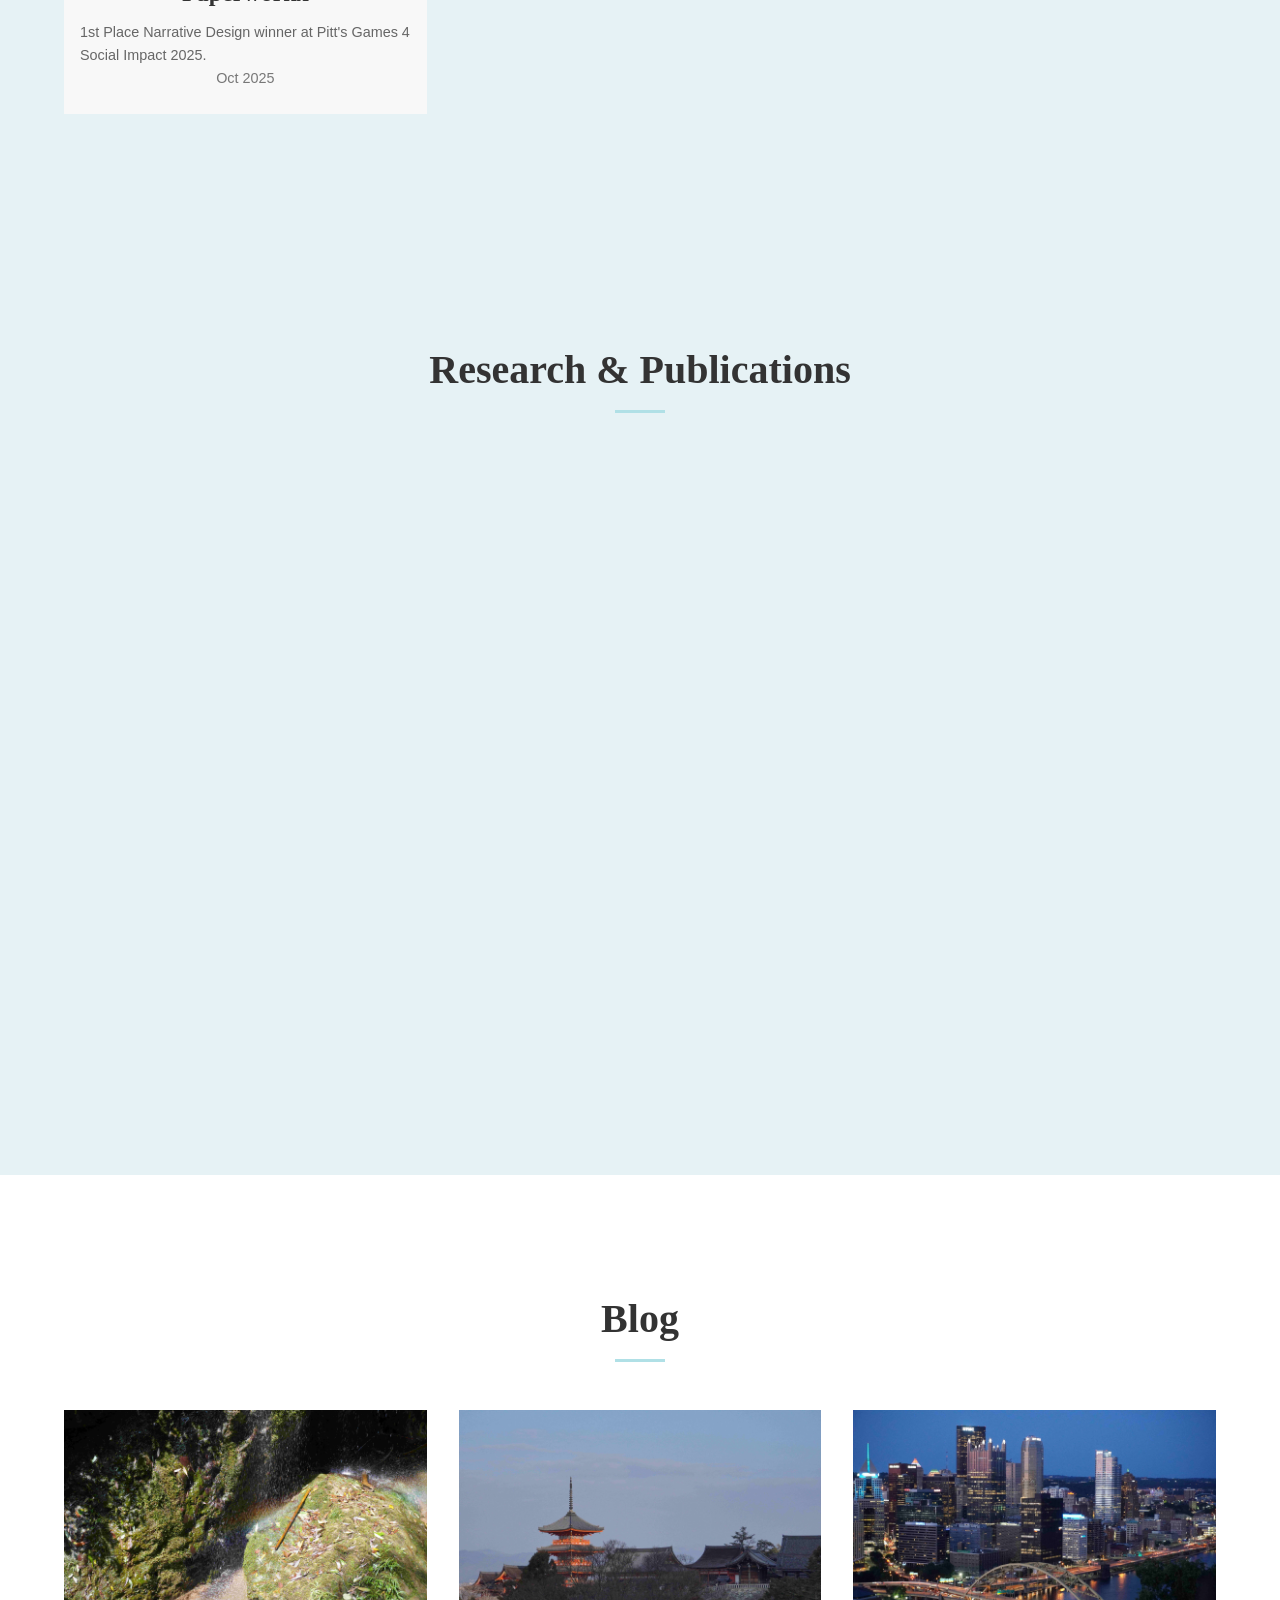
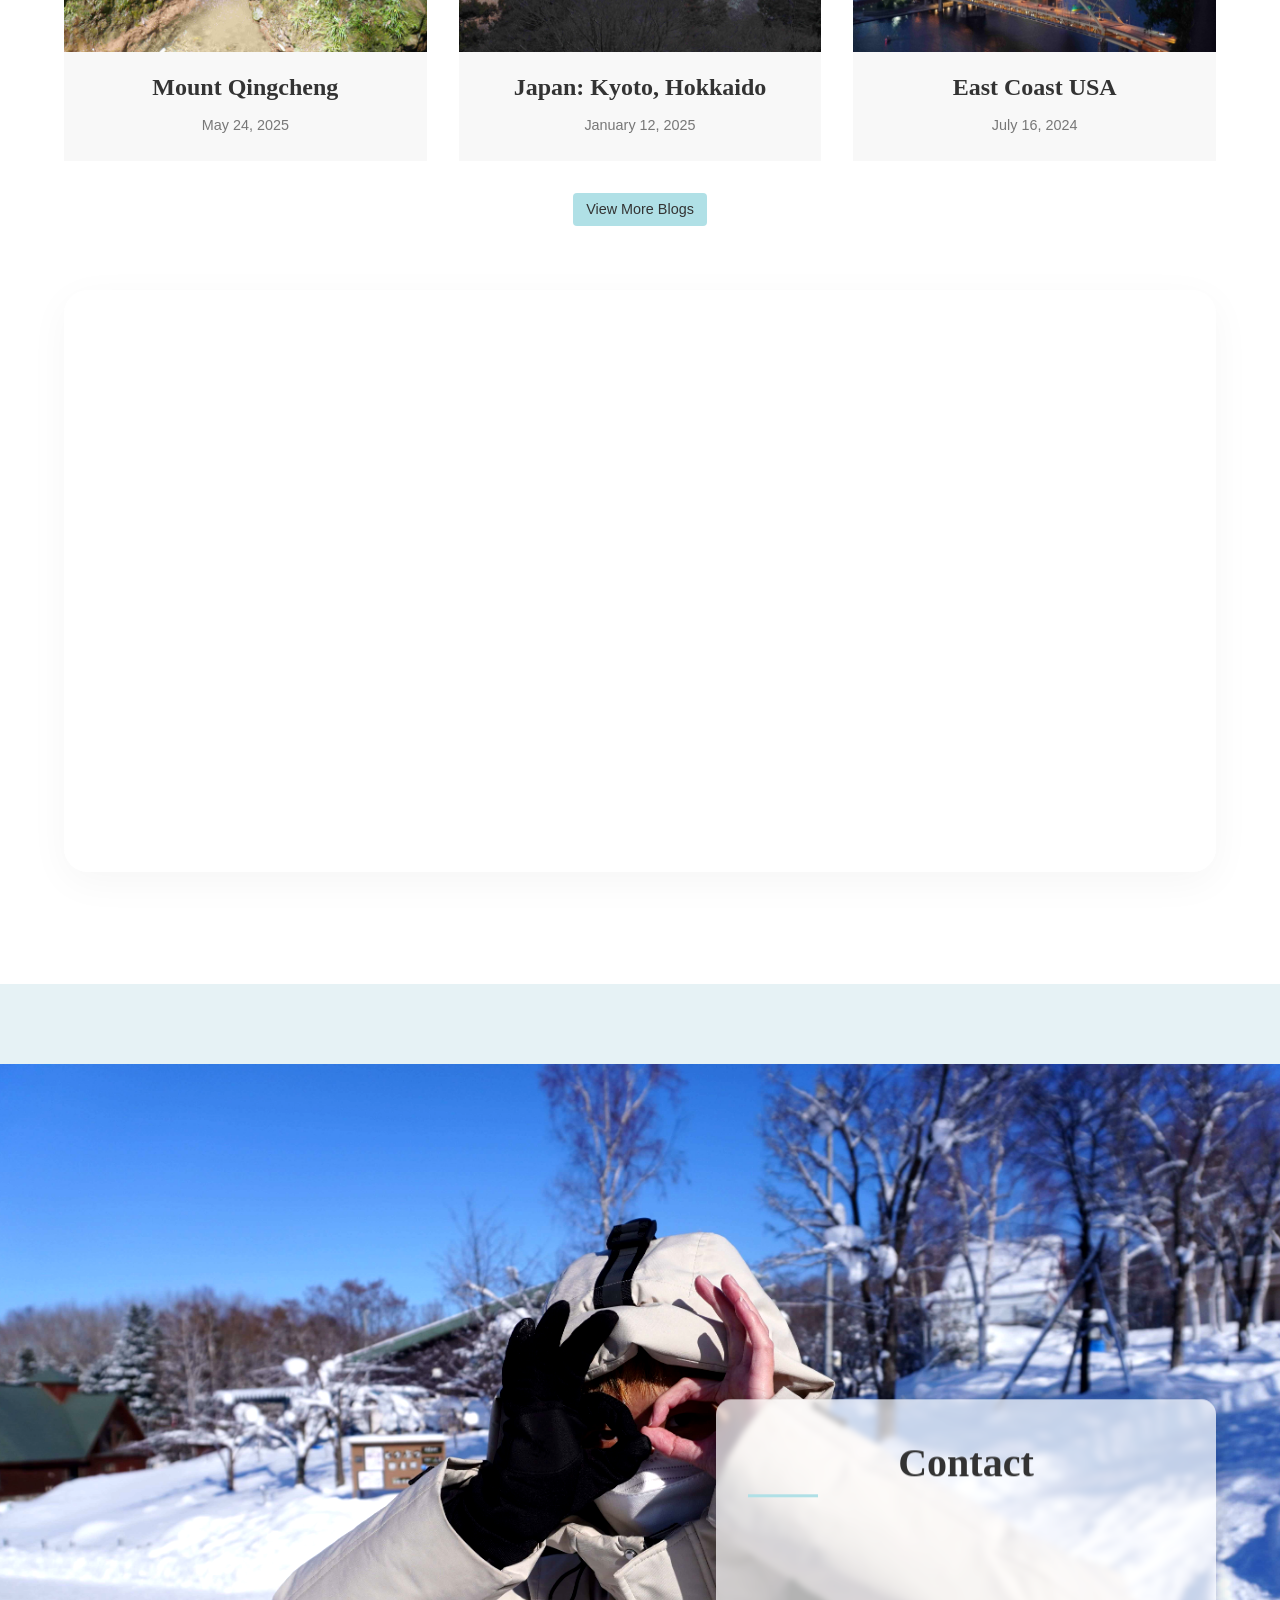
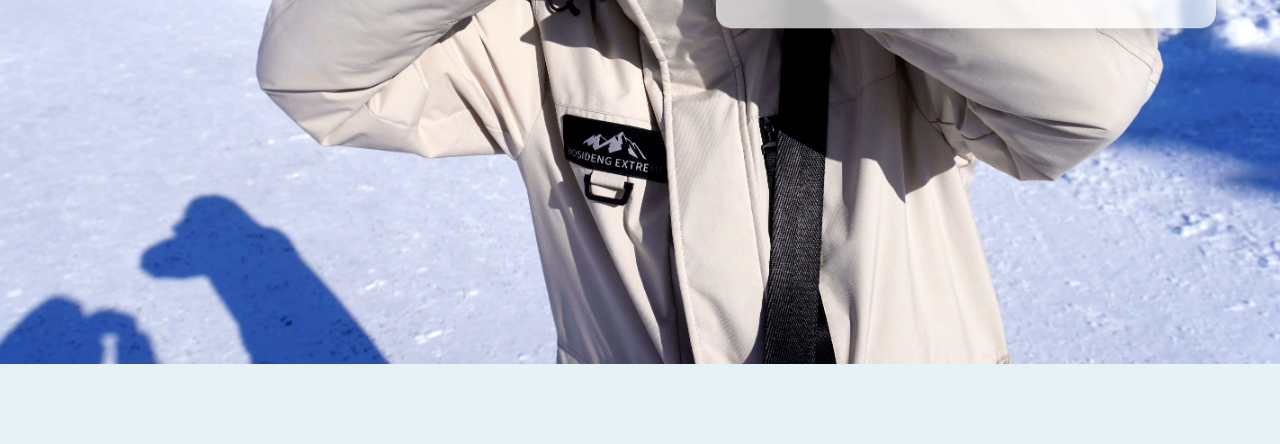
==== commit 62a8dd37: "Added world map" ====
--- a/index.html
+++ b/index.html
@@ -9,6 +9,15 @@
     <link rel="apple-touch-icon" href="images/profile/photo_me.jpg">
     <link rel="stylesheet" href="https://cdnjs.cloudflare.com/ajax/libs/font-awesome/6.4.0/css/all.min.css">
     <link rel="stylesheet" href="styles.css">
+    <!-- amCharts 5 Core -->
+    <script src="https://cdn.amcharts.com/lib/5/index.js"></script>
+    <script src="https://cdn.amcharts.com/lib/5/map.js"></script>
+    <script src="https://cdn.amcharts.com/lib/5/themes/Animated.js"></script>
+    <!-- amCharts 5 Geodata (Pre-loaded for stability) -->
+    <script src="https://cdn.amcharts.com/lib/5/geodata/worldLow.js"></script>
+    <script src="https://cdn.amcharts.com/lib/5/geodata/chinaLow.js"></script>
+    <script src="https://cdn.amcharts.com/lib/5/geodata/japanLow.js"></script>
+    <script src="https://cdn.amcharts.com/lib/5/geodata/usaLow.js"></script>
 </head>
 
 <body>
@@ -67,7 +76,7 @@
                         </div>
                     </div>
                     <div class="home-right">
-                        <h1 class="name">Xiaoyue Yu</h1>
+                        <h1 class="name">Xiaoyue (Helen) Yu</h1>
                         <p class="research-area">My areas of interest are...</p>
                         <div class="bubbles-container">
                             <div class="bubble">Serious Games</div>
@@ -316,6 +325,13 @@
                         View More Blogs
                     </a>
                 </div>
+
+                <!-- World Map Section (Traveled Places) -->
+                <div class="world-map-container fade-in-section">
+                    <div id="world-map-wrapper">
+                        <div class="map-tooltip" id="map-tooltip"></div>
+                    </div>
+                </div>
             </div>
         </section>
 
--- a/styles.css
+++ b/styles.css
@@ -1040,6 +1040,86 @@
     opacity: 0.9;
 }
 
+/* World Map Section */
+.world-map-container {
+    margin-top: 4rem;
+    padding: 2.5rem;
+    background: rgba(255, 255, 255, 0.4);
+    border-radius: 24px;
+    box-shadow: 0 10px 40px rgba(0, 0, 0, 0.04);
+    backdrop-filter: blur(10px);
+    border: 1px solid rgba(255, 255, 255, 0.5);
+}
+
+#world-map-wrapper {
+    position: relative;
+    width: 100%;
+    max-width: 1000px;
+    height: 500px;
+    margin: 0 auto;
+    border-radius: 16px;
+    overflow: hidden;
+}
+
+.map-back-btn {
+    position: absolute;
+    top: 20px;
+    left: 20px;
+    padding: 10px 20px;
+    background: rgba(176, 224, 230, 0.85); /* Theme color B0E0E6 */
+    color: #333;
+    border: none;
+    border-radius: 30px;
+    font-size: 0.9rem;
+    font-weight: 600;
+    cursor: pointer;
+    display: none;
+    align-items: center;
+    gap: 10px;
+    transition: all 0.4s cubic-bezier(0.175, 0.885, 0.32, 1.275);
+    z-index: 100;
+    backdrop-filter: blur(5px);
+    box-shadow: 0 4px 15px rgba(176, 224, 230, 0.3);
+}
+
+.map-back-btn:hover {
+    background: rgba(176, 224, 230, 1);
+    transform: scale(1.05) translateY(-2px);
+    box-shadow: 0 8px 25px rgba(176, 224, 230, 0.4);
+}
+
+.map-back-btn i {
+    font-size: 0.85rem;
+    transition: transform 0.3s ease;
+}
+
+.map-back-btn:hover i {
+    transform: translateX(-3px);
+}
+
+/* Map Tooltip */
+.map-tooltip {
+    position: absolute;
+    background: rgba(255, 255, 255, 0.95);
+    padding: 12px 16px;
+    border-radius: 12px;
+    box-shadow: 0 10px 30px rgba(0, 0, 0, 0.15);
+    pointer-events: none;
+    opacity: 0;
+    transform: translate(-50%, -90%) scale(0.95);
+    transition: opacity 0.3s ease, transform 0.3s cubic-bezier(0.23, 1, 0.32, 1);
+    z-index: 1000;
+    backdrop-filter: blur(10px);
+    border: 1px solid rgba(255, 255, 255, 0.3);
+    min-width: 160px;
+    will-change: transform, opacity;
+}
+
+.map-tooltip.visible {
+    opacity: 1;
+    transform: translate(-50%, -110%) scale(1);
+}
+
 /* Responsive Design */
 @media screen and (max-width: 768px) {
     .navbar-container {
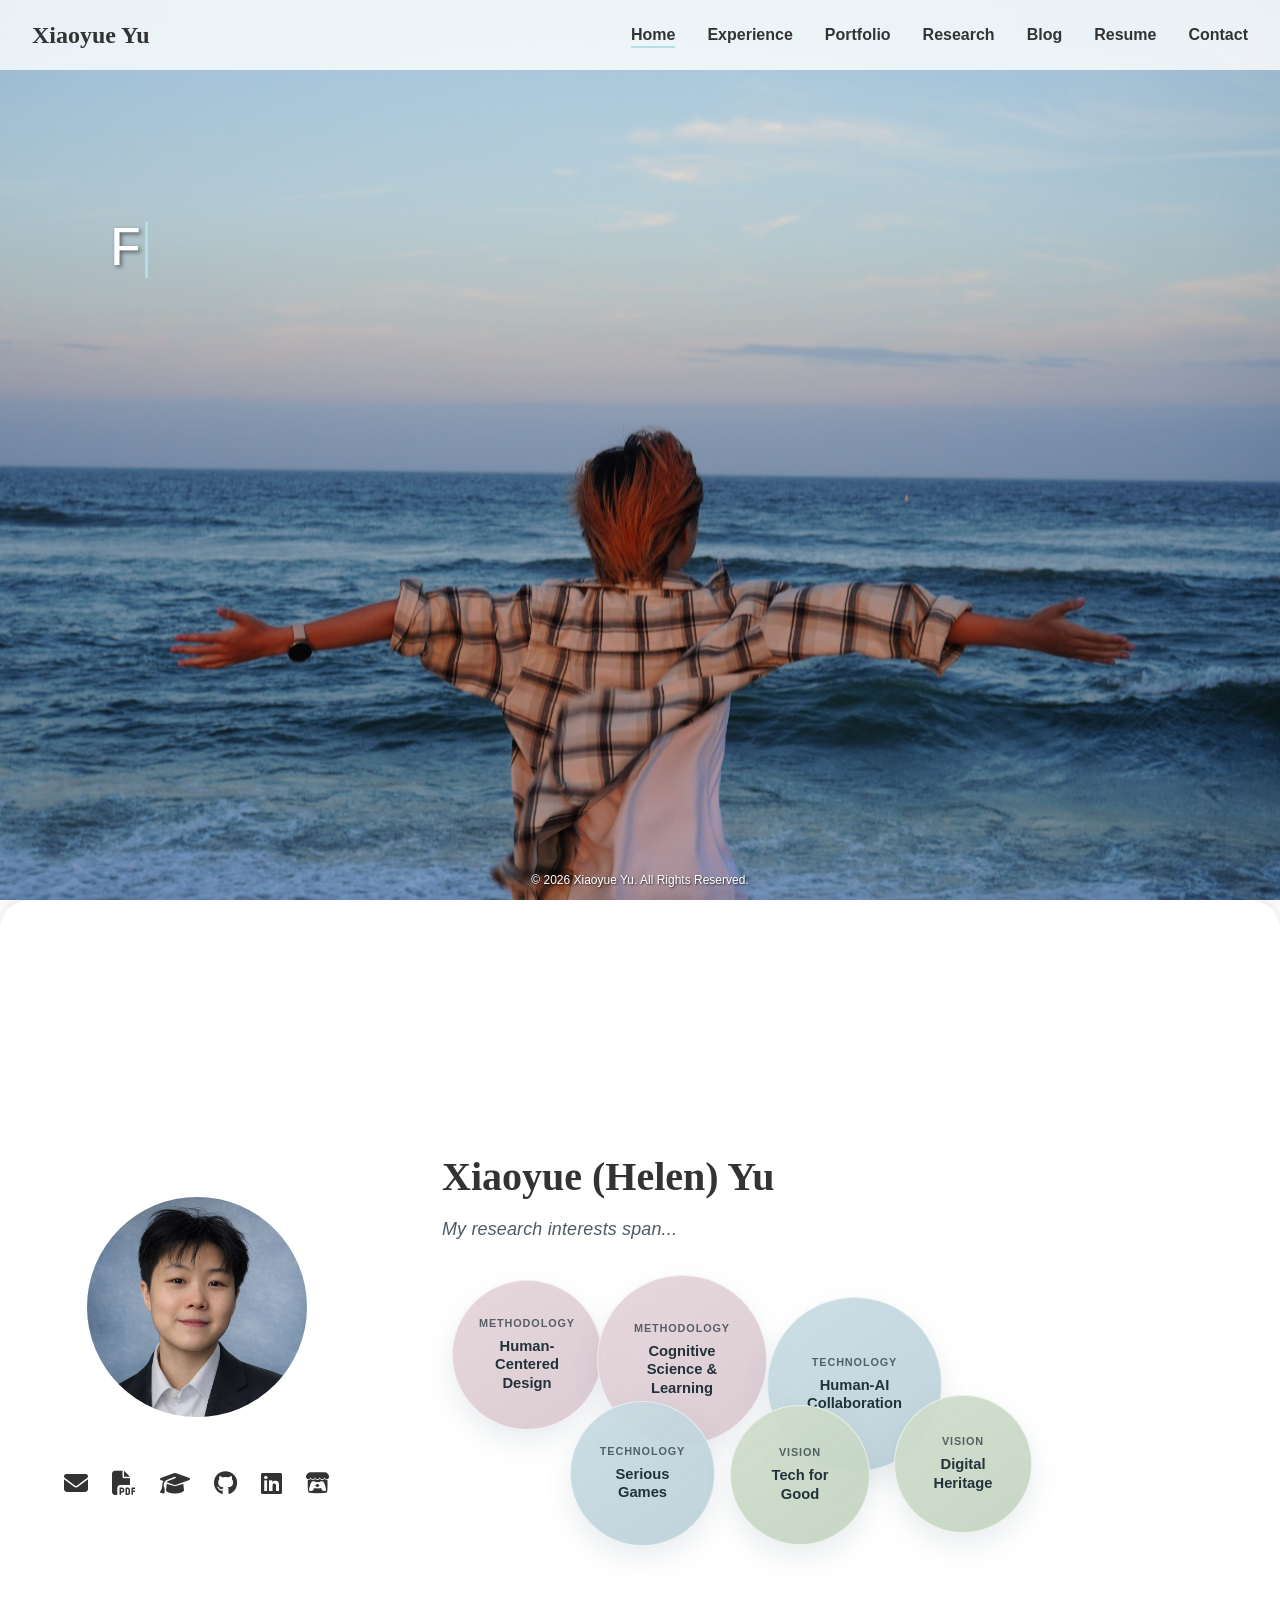
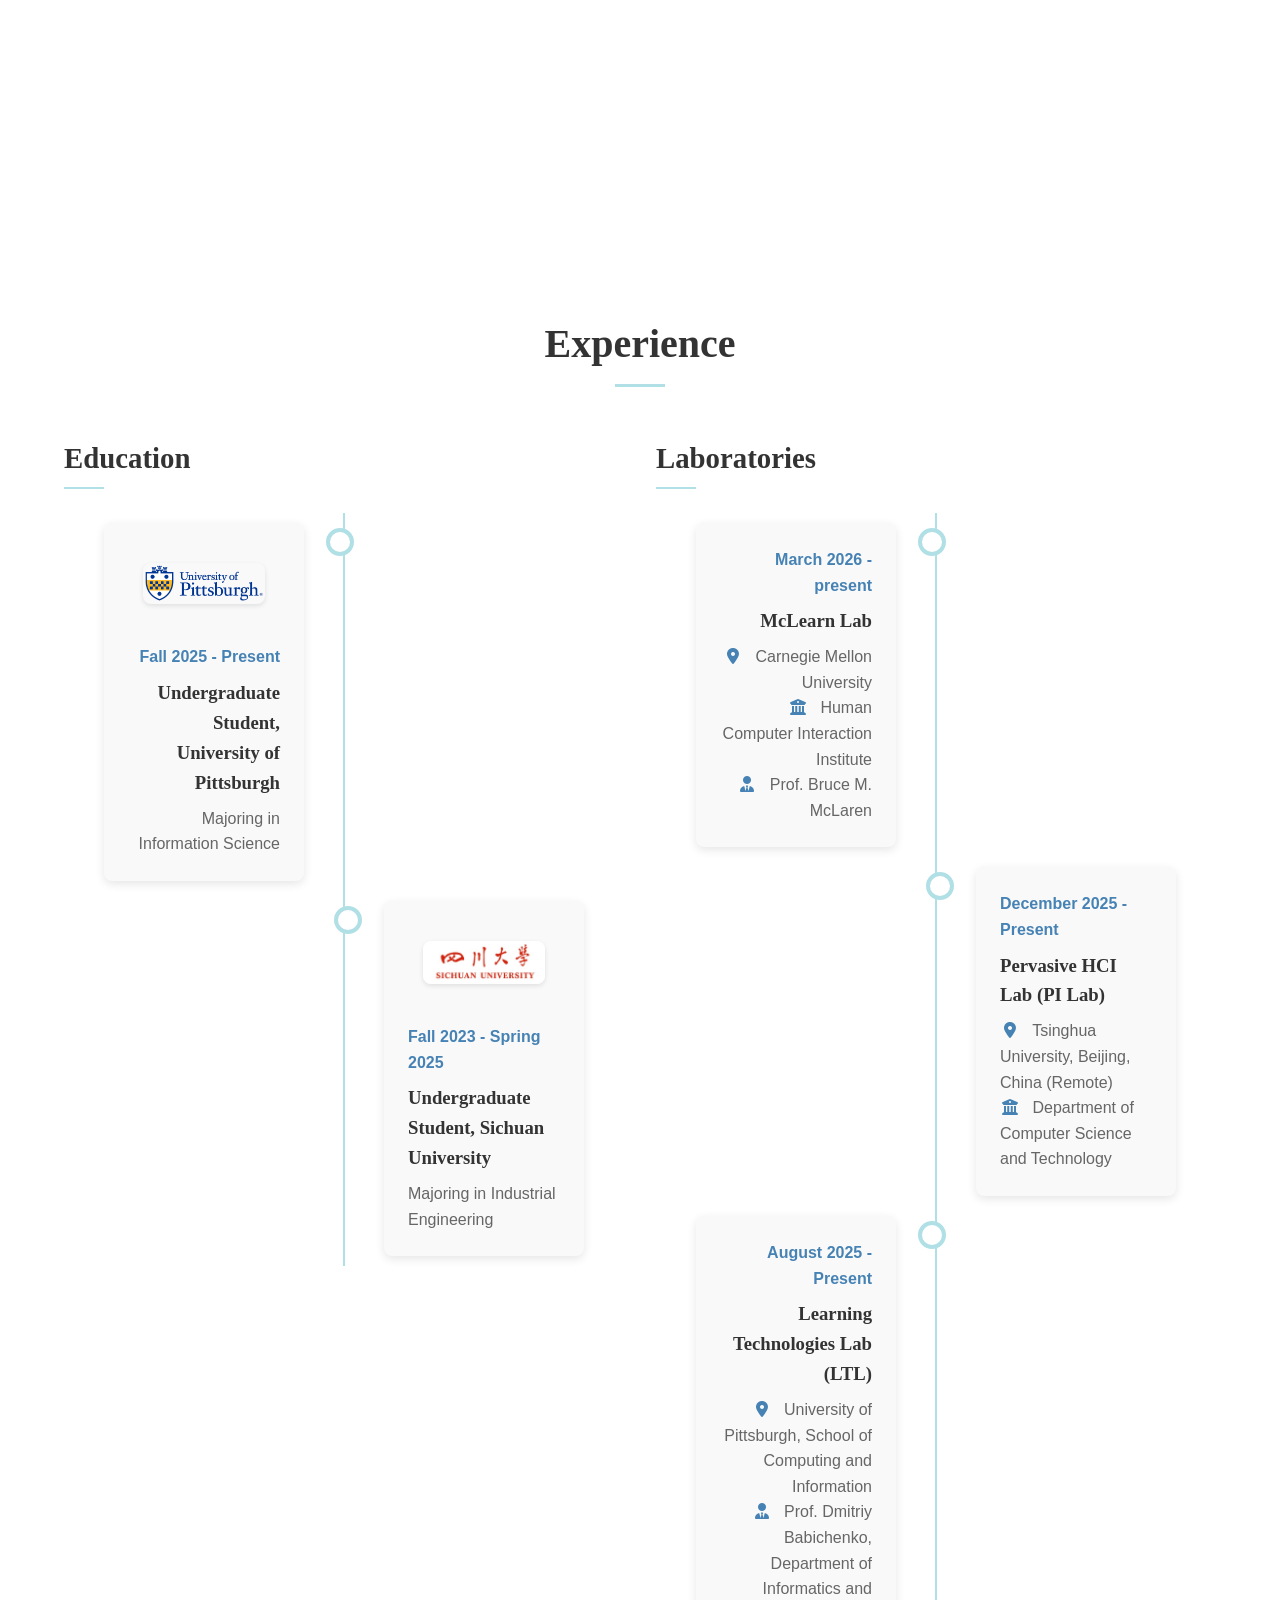
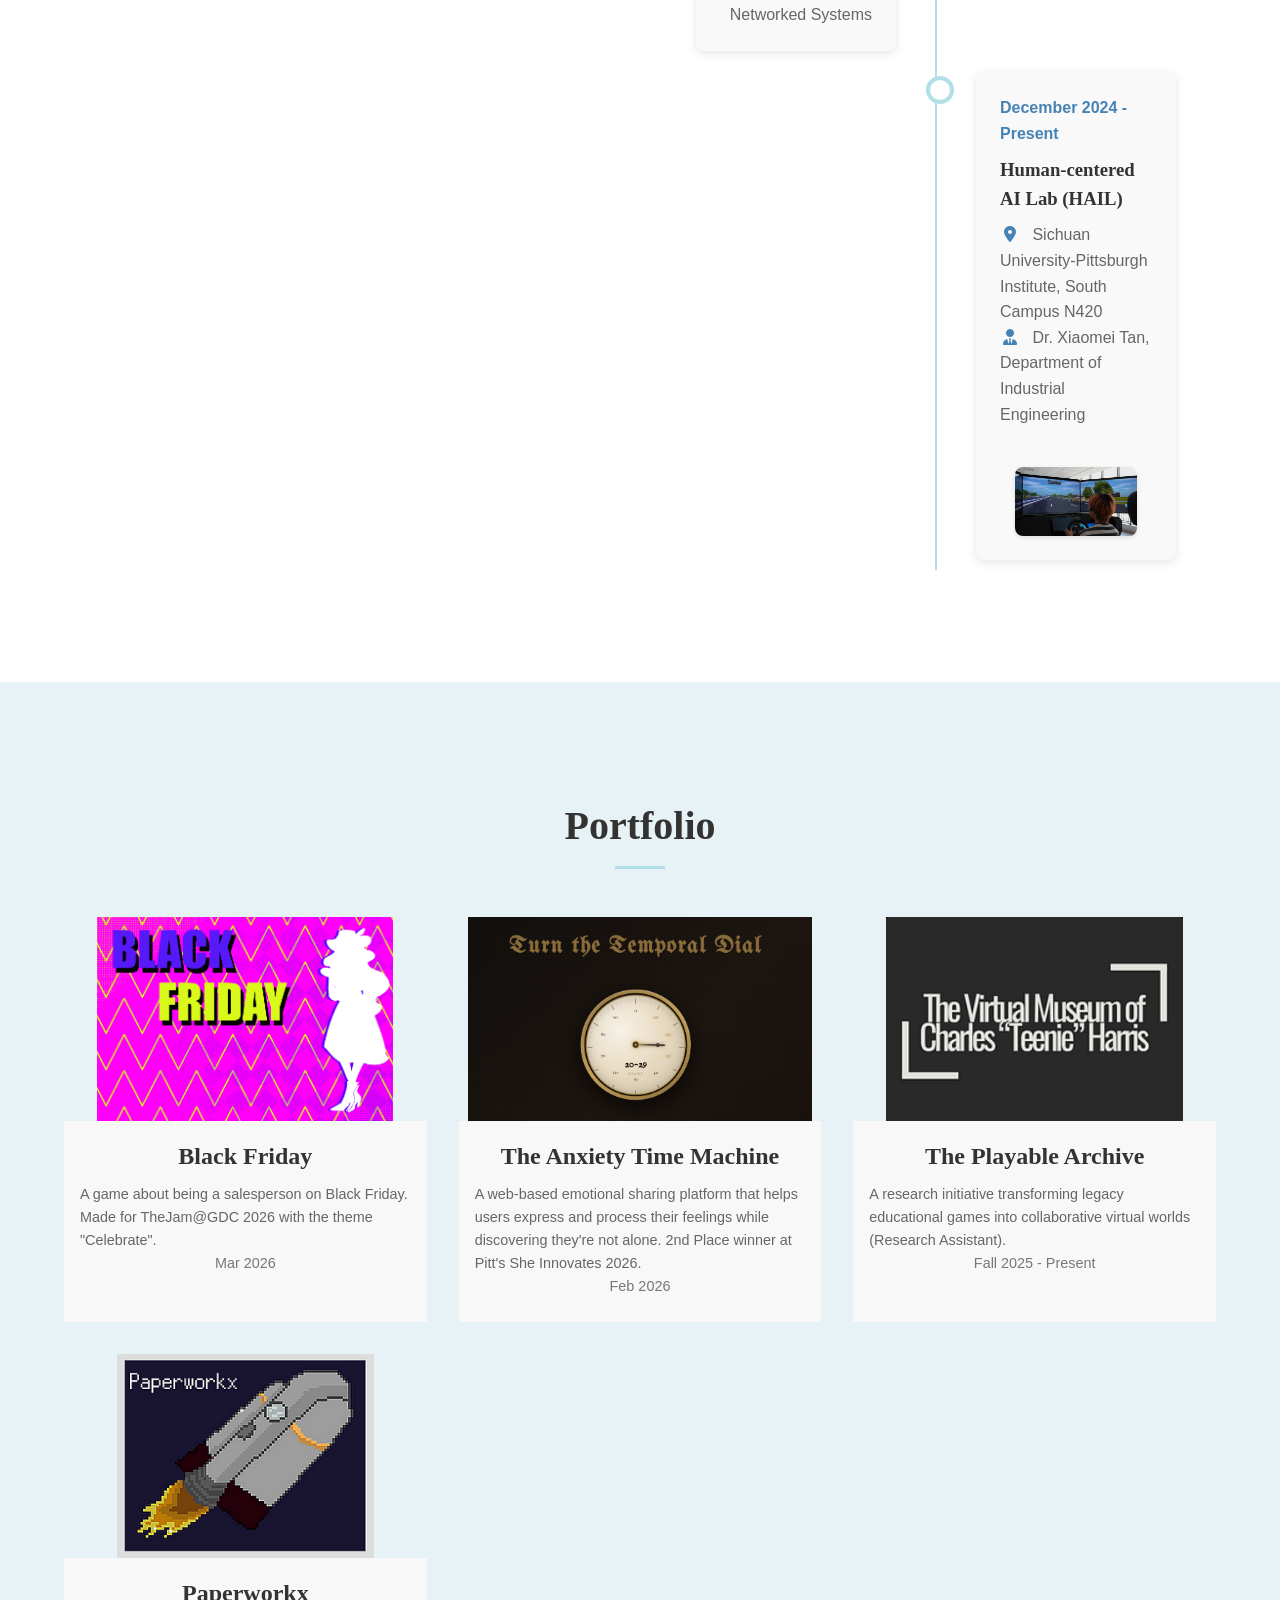
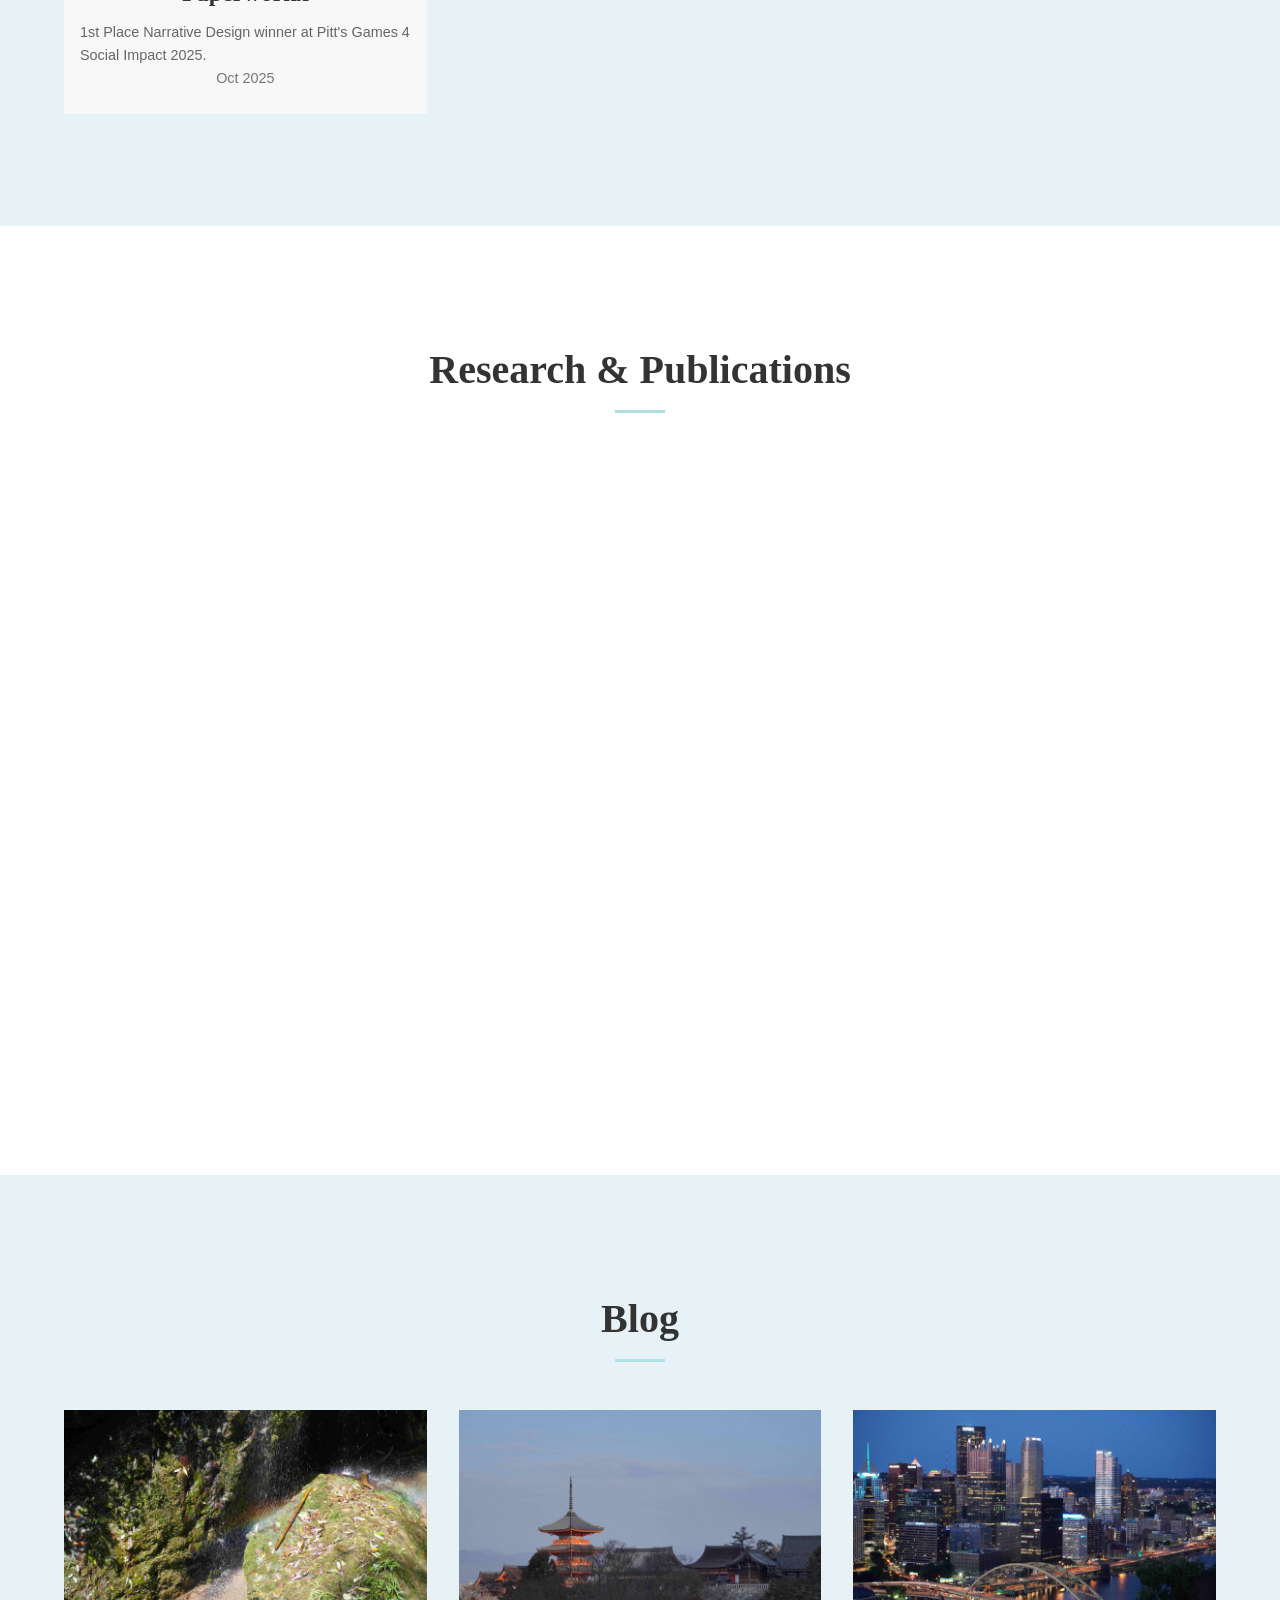
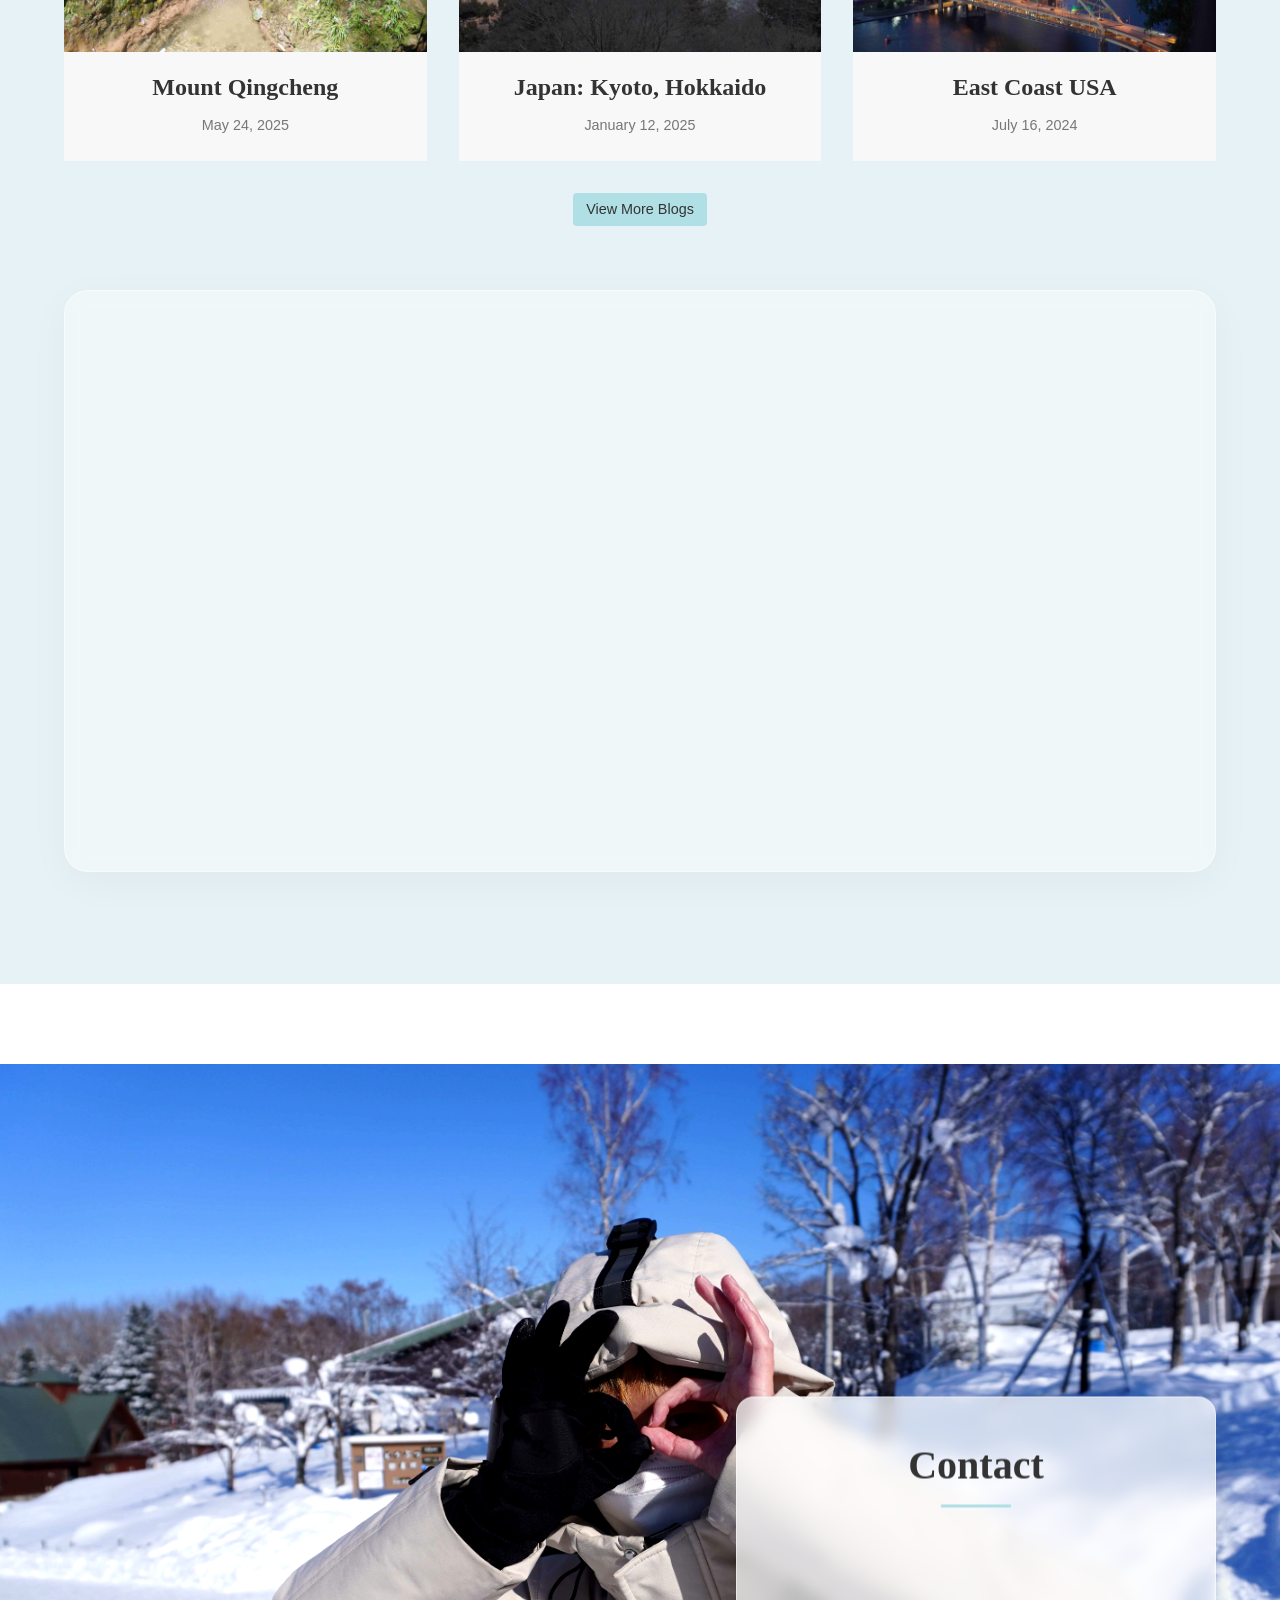
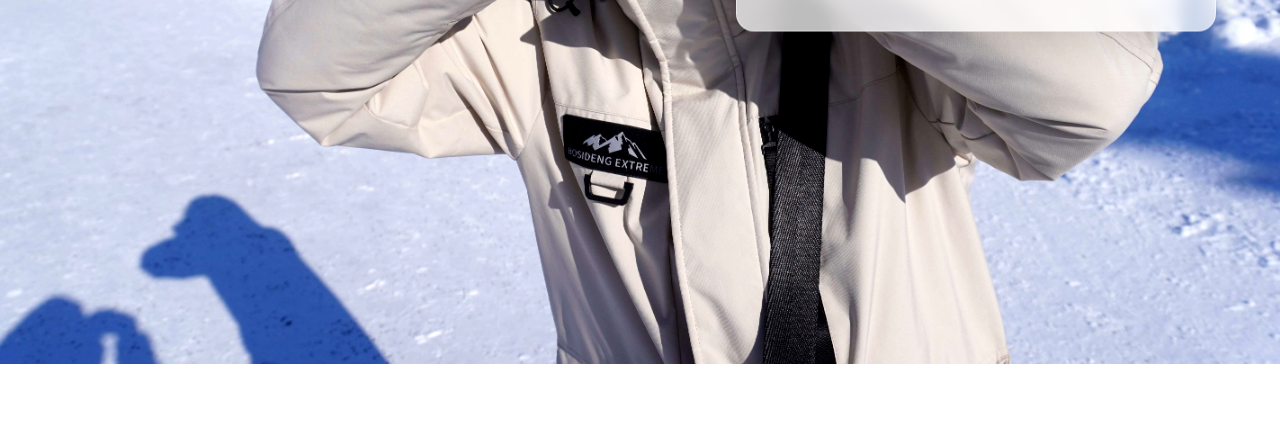
==== commit 4001150c: "Refined overall file arrangement and debugged the animation" ====
--- a/index.html
+++ b/index.html
@@ -10,14 +10,14 @@
     <link rel="stylesheet" href="https://cdnjs.cloudflare.com/ajax/libs/font-awesome/6.4.0/css/all.min.css">
     <link rel="stylesheet" href="styles.css">
     <!-- amCharts 5 Core -->
-    <script src="https://cdn.amcharts.com/lib/5/index.js"></script>
-    <script src="https://cdn.amcharts.com/lib/5/map.js"></script>
-    <script src="https://cdn.amcharts.com/lib/5/themes/Animated.js"></script>
+    <script src="https://cdn.amcharts.com/lib/5/index.js" defer></script>
+    <script src="https://cdn.amcharts.com/lib/5/map.js" defer></script>
+    <script src="https://cdn.amcharts.com/lib/5/themes/Animated.js" defer></script>
     <!-- amCharts 5 Geodata (Pre-loaded for stability) -->
-    <script src="https://cdn.amcharts.com/lib/5/geodata/worldLow.js"></script>
-    <script src="https://cdn.amcharts.com/lib/5/geodata/chinaLow.js"></script>
-    <script src="https://cdn.amcharts.com/lib/5/geodata/japanLow.js"></script>
-    <script src="https://cdn.amcharts.com/lib/5/geodata/usaLow.js"></script>
+    <script src="https://cdn.amcharts.com/lib/5/geodata/worldLow.js" defer></script>
+    <script src="https://cdn.amcharts.com/lib/5/geodata/chinaLow.js" defer></script>
+    <script src="https://cdn.amcharts.com/lib/5/geodata/japanLow.js" defer></script>
+    <script src="https://cdn.amcharts.com/lib/5/geodata/usaLow.js" defer></script>
 </head>
 
 <body>
@@ -61,7 +61,7 @@
                         <div class="avatar-container">
                             <img src="images/profile/photo_me.jpg" alt="Xiaoyue Yu" class="avatar">
                         </div>
-                        <div class="social-links" style="justify-content: center; margin-top: 1.5rem;">
+                        <div class="social-links home-social-links">
                             <a href="mailto:XIY249@pitt.edu" title="Email"><i class="fas fa-envelope"></i></a>
                             <a href="resume.html" title="Resume" target="_blank" rel="noopener noreferrer"><i
                                     class="fas fa-file-pdf"></i></a>
@@ -77,13 +77,33 @@
                     </div>
                     <div class="home-right">
                         <h1 class="name">Xiaoyue (Helen) Yu</h1>
-                        <p class="research-area">My areas of interest are...</p>
-                        <div class="bubbles-container">
-                            <div class="bubble">Serious Games</div>
-                            <div class="bubble">Human Factor</div>
-                            <div class="bubble">Human-centered Design</div>
-                            <div class="bubble">Human-AI Interaction</div>
-                        </div>
+                        <p class="research-area">My research interests span...</p>
+                        <div class="bubbles-container">
+                            <div class="bubble methodology-bubble">
+                                <span class="bubble-category">Methodology</span>
+                                <span class="bubble-term">Human-Centered Design</span>
+                            </div>
+                            <div class="bubble methodology-bubble">
+                                <span class="bubble-category">Methodology</span>
+                                <span class="bubble-term">Cognitive Science &amp; Learning</span>
+                            </div>
+                            <div class="bubble technology-bubble">
+                                <span class="bubble-category">Technology</span>
+                                <span class="bubble-term">Human-AI Collaboration</span>
+                            </div>
+                            <div class="bubble technology-bubble">
+                                <span class="bubble-category">Technology</span>
+                                <span class="bubble-term">Serious Games</span>
+                            </div>
+                            <div class="bubble vision-bubble">
+                                <span class="bubble-category">Vision</span>
+                                <span class="bubble-term">Tech for Good</span>
+                            </div>
+                            <div class="bubble vision-bubble">
+                                <span class="bubble-category">Vision</span>
+                                <span class="bubble-term">Digital Heritage</span>
+                            </div>
+                        </div>
                     </div>
                 </div>
             </div>
@@ -291,7 +311,7 @@
             <div class="container">
                 <h2 class="section-title">Blog</h2>
                 <div class="projects-grid fade-in-section">
-                    <a href="blog-mount-qingcheng.html" class="project-card-link">
+                    <a href="blog/blog-mount-qingcheng.html" class="project-card-link">
                         <div class="project-card">
                             <img src="images/blog/MountQingcheng_title.JPG" alt="Mount Qingcheng" class="project-img">
                             <div class="project-info">
@@ -300,7 +320,7 @@
                             </div>
                         </div>
                     </a>
-                    <a href="blog-japan.html" class="project-card-link">
+                    <a href="blog/blog-japan.html" class="project-card-link">
                         <div class="project-card">
                             <img src="images/blog/Japan_title.JPG" alt="Japan" class="project-img">
                             <div class="project-info">
@@ -309,7 +329,7 @@
                             </div>
                         </div>
                     </a>
-                    <a href="blog-east-coast-usa.html" class="project-card-link">
+                    <a href="blog/blog-east-coast-usa.html" class="project-card-link">
                         <div class="project-card">
                             <img src="images/blog/EastCostUSA_title.JPG" alt="East Coast USA" class="project-img">
                             <div class="project-info">
@@ -319,12 +339,11 @@
                         </div>
                     </a>
                 </div>
-                <div class="view-more-container" style="text-align: center; margin-top: 2rem;">
-                    <a href="blogs.html" class="view-more-btn"
-                        style="display: inline-block; padding: 0.3rem 0.8rem; background-color: #B0E0E6; color: #333333; border-radius: 4px; font-size: 0.9rem; font-weight: 500; transition: background-color 0.3s;">
-                        View More Blogs
-                    </a>
-                </div>
+                <div class="view-more-container">
+                    <a href="blog/index.html" class="view-more-btn">
+                        View More Blogs
+                    </a>
+                </div>
 
                 <!-- World Map Section (Traveled Places) -->
                 <div class="world-map-container fade-in-section">
@@ -341,13 +360,10 @@
 
                 <div class="contact-content-overlay">
                     <h2 class="section-title contact-title">Contact</h2>
-                    <div class="contact-content fade-in-section">
-                        <!-- <p class="contact-text">
-
-                        </p> -->
-                        <p class="contact-email">XIY249@pitt.edu</p>
-                        <p class="contact-email">yuxiaoyue@stu.scu.edu.cn</p>
-                    </div>
+                    <div class="contact-content fade-in-section">
+                        <p class="contact-email">XIY249@pitt.edu</p>
+                        <p class="contact-email">yuxiaoyue@stu.scu.edu.cn</p>
+                    </div>
                 </div>
             </div>
         </section>
@@ -356,11 +372,9 @@
 
     <button class="back-to-top" id="backToTop" title="Back to Top"><i class="fas fa-chevron-up"></i></button>
 
-    <div
-        style="position: fixed; bottom: 10px; width: 100%; text-align: center; font-size: 12px; color: #fff; text-shadow: 1px 1px 2px rgba(0,0,0,0.7); z-index: 1001;">
-        &copy; 2026 Xiaoyue Yu. All Rights Reserved.</div>
-
-    <script src="scripts.js"></script>
-</body>
-
-</html>+    <footer class="site-footer">&copy; 2026 Xiaoyue Yu. All Rights Reserved.</footer>
+
+    <script src="scripts.js" defer></script>
+</body>
+
+</html>
--- a/styles.css
+++ b/styles.css
@@ -139,16 +139,16 @@
     z-index: 3;
 }
 
+#projects,
 #blog {
+    background-color: #E6F2F5;
+    position: relative;
+    z-index: 3;
+}
+
+#research,
+#contact {
     background-color: #FFFFFF;
-    position: relative;
-    z-index: 3;
-}
-
-#research,
-#projects,
-#contact {
-    background-color: #E6F2F5;
     position: relative;
     z-index: 3;
 }
@@ -403,78 +403,118 @@
 }
 
 .research-area {
-    font-size: 1.1rem;
-    color: #555;
+    font-size: 1.12rem;
+    color: #4d5b63;
     margin-bottom: 1rem;
     text-align: left;
     font-style: italic;
     line-height: 1.4;
+    letter-spacing: 0.01em;
 }
 
 .bubbles-container {
     position: relative;
     width: 100%;
-    height: 150px;
-    margin-top: 10px;
+    max-width: 620px;
+    height: 280px;
+    margin-top: 1rem;
 }
 
 .bubble {
     position: absolute;
-    background-color: rgba(176, 224, 230, 0.8);
-    color: #333;
+    background-color: rgba(176, 224, 230, 0.85);
+    color: #23313a;
     border-radius: 50%;
     display: flex;
+    flex-direction: column;
     align-items: center;
     justify-content: center;
     font-size: 0.8rem;
     font-weight: 600;
-    box-shadow: 0 2px 10px rgba(0, 0, 0, 0.1);
+    box-shadow: 0 12px 28px rgba(70, 96, 112, 0.12);
+    border: 1px solid rgba(255, 255, 255, 0.55);
     animation: float 3s ease-in-out infinite;
     text-align: center;
-    padding: 5px;
+    padding: 1rem;
     line-height: 1.2;
     word-break: break-word;
     z-index: 5;
 }
 
+.bubble-category {
+    font-size: 0.68rem;
+    font-weight: 700;
+    text-transform: uppercase;
+    letter-spacing: 0.08em;
+    margin-bottom: 0.45rem;
+    opacity: 0.72;
+}
+
+.bubble-term {
+    font-size: 0.92rem;
+    line-height: 1.25;
+    max-width: 88%;
+    font-weight: 700;
+}
+
+.methodology-bubble {
+    background: linear-gradient(145deg, rgba(230, 214, 220, 0.96), rgba(214, 197, 205, 0.88));
+}
+
+.technology-bubble {
+    background: linear-gradient(145deg, rgba(203, 221, 228, 0.96), rgba(183, 205, 214, 0.88));
+}
+
+.vision-bubble {
+    background: linear-gradient(145deg, rgba(210, 223, 206, 0.96), rgba(191, 208, 189, 0.88));
+}
+
 .bubble:nth-child(1) {
-    width: 85px;
-    height: 85px;
-    top: -45px;
-    left: 280px;
+    width: 150px;
+    height: 150px;
+    top: 5px;
+    left: 10px;
     animation-delay: 0s;
-    background-color: rgba(255, 182, 193, 0.8);
-    font-size: 1rem;
 }
 
 .bubble:nth-child(2) {
-    width: 105px;
-    height: 105px;
-    top: -65px;
-    left: 360px;
+    width: 170px;
+    height: 170px;
+    top: 0;
+    left: 155px;
     animation-delay: 0.5s;
-    background-color: rgba(216, 191, 216, 0.8);
-    font-size: 1rem;
 }
 
 .bubble:nth-child(3) {
-    width: 105px;
-    height: 105px;
-    top: 20px;
-    left: 320px;
+    width: 175px;
+    height: 175px;
+    top: 22px;
+    left: 325px;
     animation-delay: 1s;
-    background-color: rgba(173, 216, 230, 0.8);
-    font-size: 0.9rem;
 }
 
 .bubble:nth-child(4) {
-    width: 110px;
-    height: 110px;
-    top: 10px;
-    left: 420px;
+    width: 145px;
+    height: 145px;
+    top: 126px;
+    left: 128px;
     animation-delay: 1.5s;
-    background-color: rgba(144, 238, 144, 0.8);
-    font-size: 0.9rem;
+}
+
+.bubble:nth-child(5) {
+    width: 140px;
+    height: 140px;
+    top: 130px;
+    left: 288px;
+    animation-delay: 2s;
+}
+
+.bubble:nth-child(6) {
+    width: 138px;
+    height: 138px;
+    top: 120px;
+    left: 452px;
+    animation-delay: 2.5s;
 }
 
 @keyframes float {
@@ -570,6 +610,11 @@
     gap: 1.5rem;
 }
 
+.home-social-links {
+    justify-content: center;
+    margin-top: 1.5rem;
+}
+
 .social-links a {
     font-size: 1.5rem;
     color: #333333;
@@ -881,6 +926,27 @@
     font-style: italic;
 }
 
+.view-more-container {
+    text-align: center;
+    margin-top: 2rem;
+}
+
+.view-more-btn {
+    display: inline-block;
+    padding: 0.3rem 0.8rem;
+    background-color: #B0E0E6;
+    color: #333333;
+    border-radius: 4px;
+    font-size: 0.9rem;
+    font-weight: 500;
+    transition: background-color 0.3s ease;
+}
+
+.view-more-btn:hover {
+    background-color: #87CEEB;
+    color: #333333;
+}
+
 /* Contact Section */
 .contact-image-container {
     position: relative;
@@ -894,56 +960,60 @@
     top: 50%;
     right: 5%;
     transform: translateY(-50%);
-    background-color: rgba(255, 255, 255, 0.7);
-    border-radius: 15px;
-    padding: 2rem;
-    width: 40%;
-    max-width: 500px;
-    box-shadow: 0 5px 25px rgba(0, 0, 0, 0.2);
-    backdrop-filter: blur(3px);
+    background-color: rgba(255, 255, 255, 0.74);
+    border-radius: 18px;
+    padding: 2.25rem 2rem;
+    width: min(42%, 480px);
+    box-shadow: 0 12px 35px rgba(0, 0, 0, 0.16);
+    backdrop-filter: blur(8px);
+    -webkit-backdrop-filter: blur(8px);
+    border: 1px solid rgba(255, 255, 255, 0.45);
     z-index: 5;
-    text-align: left;
+    text-align: center;
 }
 
 .contact-title {
     color: #333;
-    margin-bottom: 1.5rem;
-    position: relative;
-}
-
-.contact-title:after {
+    margin-bottom: 2rem;
+    position: relative;
+    text-align: center;
+}
+
+.contact-title::after {
     content: '';
     position: absolute;
     bottom: -10px;
-    left: 0;
+    left: 50%;
+    transform: translateX(-50%);
     width: 70px;
     height: 3px;
     background-color: #B0E0E6;
+    margin: 0;
 }
 
 .contact-content {
     max-width: 100%;
     margin: 0;
-    text-align: left;
-}
-
-.contact-text {
-    margin-bottom: 2rem;
-    font-size: 1.1rem;
-    color: #333;
-    line-height: 1.6;
+    text-align: center;
+    display: flex;
+    flex-direction: column;
+    align-items: center;
+    gap: 0.65rem;
 }
 
 .contact-email {
-    font-size: 1.2rem;
+    font-size: 1.14rem;
     font-weight: 600;
     color: #4682B4;
-    margin: 0.5rem 0;
-    transition: color 0.3s ease;
+    margin: 0;
+    line-height: 1.5;
+    letter-spacing: 0.01em;
+    transition: color 0.3s ease, transform 0.3s ease;
 }
 
 .contact-email:hover {
     color: #B0E0E6;
+    transform: translateY(-1px);
 }
 
 .contact-img {
@@ -963,19 +1033,20 @@
     position: absolute;
     color: #fff;
     opacity: 0.9;
-    animation: fall 5s linear forwards, melt 2s linear 5s forwards;
+    animation: fall var(--snow-duration, 5.5s) linear forwards, melt 0.4s ease-out calc(var(--snow-duration, 5.5s) - 0.2s) forwards;
     pointer-events: none;
     z-index: 2;
     text-shadow: 0 0 5px rgba(0, 0, 0, 0.3);
+    will-change: transform, opacity;
 }
 
 @keyframes fall {
     from {
-        transform: translateY(0) rotate(0deg);
+        transform: translate3d(0, 0, 0) rotate(0deg);
     }
 
     to {
-        transform: translateY(100vh) rotate(360deg);
+        transform: translate3d(var(--snow-drift, 0), var(--snow-fall-distance, 100vh), 0) rotate(360deg);
     }
 }
 
@@ -987,21 +1058,6 @@
     to {
         opacity: 0;
     }
-}
-
-.snowflake.small {
-    font-size: 10px;
-    animation-duration: 7s;
-}
-
-.snowflake.medium {
-    font-size: 20px;
-    animation-duration: 5s;
-}
-
-.snowflake.large {
-    font-size: 30px;
-    animation-duration: 6s;
 }
 
 /* Footer */
@@ -1011,6 +1067,18 @@
     border-top: none;
     color: #666;
     font-size: 0.9rem;
+}
+
+.site-footer {
+    position: fixed;
+    bottom: 10px;
+    width: 100%;
+    text-align: center;
+    font-size: 12px;
+    color: #fff;
+    text-shadow: 1px 1px 2px rgba(0, 0, 0, 0.7);
+    z-index: 1001;
+    padding: 0;
 }
 
 /* Back to Top Button */
@@ -1061,42 +1129,6 @@
     overflow: hidden;
 }
 
-.map-back-btn {
-    position: absolute;
-    top: 20px;
-    left: 20px;
-    padding: 10px 20px;
-    background: rgba(176, 224, 230, 0.85); /* Theme color B0E0E6 */
-    color: #333;
-    border: none;
-    border-radius: 30px;
-    font-size: 0.9rem;
-    font-weight: 600;
-    cursor: pointer;
-    display: none;
-    align-items: center;
-    gap: 10px;
-    transition: all 0.4s cubic-bezier(0.175, 0.885, 0.32, 1.275);
-    z-index: 100;
-    backdrop-filter: blur(5px);
-    box-shadow: 0 4px 15px rgba(176, 224, 230, 0.3);
-}
-
-.map-back-btn:hover {
-    background: rgba(176, 224, 230, 1);
-    transform: scale(1.05) translateY(-2px);
-    box-shadow: 0 8px 25px rgba(176, 224, 230, 0.4);
-}
-
-.map-back-btn i {
-    font-size: 0.85rem;
-    transition: transform 0.3s ease;
-}
-
-.map-back-btn:hover i {
-    transform: translateX(-3px);
-}
-
 /* Map Tooltip */
 .map-tooltip {
     position: absolute;
@@ -1120,6 +1152,178 @@
     transform: translate(-50%, -110%) scale(1);
 }
 
+.tooltip-title {
+    display: block;
+    font-weight: 600;
+    color: #2f3f49;
+}
+
+.tooltip-arrow {
+    width: 12px;
+    height: 12px;
+    background: inherit;
+    position: absolute;
+    left: 50%;
+    bottom: -6px;
+    transform: translateX(-50%) rotate(45deg);
+}
+
+.blog-archive-page {
+    background-color: #FFFFFF;
+}
+
+.blog-archive-page .navbar,
+.blog-post-page .navbar {
+    position: sticky;
+}
+
+.blog-archive-page .main-content,
+.blog-post-page main {
+    padding-top: 2rem;
+    min-height: calc(100vh - 80px);
+}
+
+.blog-archive-page .page-header {
+    text-align: center;
+    margin: 2rem 0 4rem;
+}
+
+.blog-archive-page .page-title {
+    font-size: 2.5rem;
+}
+
+.blog-archive-page .page-description {
+    font-size: 1.1rem;
+    color: #666;
+    max-width: 700px;
+    margin: 0 auto;
+}
+
+.blog-archive-page .blogs-grid {
+    display: grid;
+    grid-template-columns: repeat(auto-fill, minmax(300px, 1fr));
+    gap: 2rem;
+}
+
+.blog-archive-page .blog-card {
+    background: #fff;
+    border-radius: 8px;
+    overflow: hidden;
+    box-shadow: 0 4px 15px rgba(0, 0, 0, 0.1);
+    transition: transform 0.3s ease, box-shadow 0.3s ease;
+    height: 100%;
+}
+
+.blog-archive-page .blog-card:hover {
+    transform: translateY(-5px);
+    box-shadow: 0 10px 25px rgba(0, 0, 0, 0.15);
+}
+
+.blog-archive-page .coming-soon {
+    position: relative;
+    pointer-events: none;
+}
+
+.blog-archive-page .coming-soon::after {
+    content: "Coming Soon";
+    position: absolute;
+    inset: 0;
+    background: rgba(0, 0, 0, 0.55);
+    color: #fff;
+    display: flex;
+    align-items: center;
+    justify-content: center;
+    font-size: 1.4rem;
+    border-radius: 8px;
+}
+
+.blog-archive-page .blog-img {
+    width: 100%;
+    height: 200px;
+    object-fit: cover;
+}
+
+.blog-archive-page .blog-info {
+    padding: 1.5rem;
+    text-align: center;
+}
+
+.blog-archive-page .blog-title {
+    font-size: 1.5rem;
+    margin-bottom: 0.5rem;
+    line-height: 1.3;
+}
+
+.blog-archive-page .blog-date {
+    font-size: 0.9rem;
+    color: #777;
+    margin-bottom: 0.5rem;
+}
+
+.blog-archive-page .blog-excerpt {
+    font-size: 0.95rem;
+    color: #555;
+    margin-top: 1rem;
+}
+
+.archive-footer {
+    background-color: #E6F2F5;
+    color: #333333;
+    padding: 2rem 0;
+    text-align: center;
+}
+
+.archive-footer .copyright {
+    font-size: 0.9rem;
+    color: #666;
+}
+
+.blog-post-page {
+    background-color: #fdfdfd;
+}
+
+.blog-post-page .container {
+    max-width: 800px;
+}
+
+.blog-post-page .blog-post-header {
+    text-align: center;
+    margin: 2rem 0 3rem;
+}
+
+.blog-post-page .blog-post-title {
+    font-size: 2.8rem;
+    line-height: 1.2;
+}
+
+.blog-post-page .blog-post-meta {
+    font-size: 0.95rem;
+    color: #777;
+}
+
+.blog-post-page .blog-post-image {
+    width: 100%;
+    height: auto;
+    border-radius: 8px;
+    margin-bottom: 2rem;
+}
+
+.blog-post-page .blog-post-content {
+    font-size: 1.1rem;
+    line-height: 1.8;
+}
+
+.blog-post-page .blog-post-content p {
+    margin-bottom: 1.5rem;
+}
+
+.blog-post-page .blog-post-content img {
+    max-width: 100%;
+    border-radius: 4px;
+    display: block;
+    margin: 2rem auto;
+}
+
 /* Responsive Design */
 @media screen and (max-width: 768px) {
     .navbar-container {
@@ -1127,39 +1331,61 @@
     }
 
     .bubbles-container {
-        height: 170px;
+        height: 370px;
         margin-top: 10px;
         width: 320px;
+        max-width: 320px;
     }
 
     .bubble:nth-child(1) {
-        width: 75px;
-        height: 75px;
-        top: 20px;
-        left: 40px;
+        width: 120px;
+        height: 120px;
+        top: 0;
+        left: 8px;
     }
 
     .bubble:nth-child(2) {
-        width: 95px;
-        height: 95px;
-        top: 0px;
-        left: 120px;
+        width: 135px;
+        height: 135px;
+        top: 8px;
+        left: 132px;
     }
 
     .bubble:nth-child(3) {
-        width: 95px;
-        height: 95px;
-        top: 60px;
-        left: 60px;
-        font-size: 0.8rem;
+        width: 138px;
+        height: 138px;
+        top: 122px;
+        left: 18px;
     }
 
     .bubble:nth-child(4) {
-        width: 90px;
-        height: 90px;
-        top: 50px;
-        left: 160px;
-        font-size: 0.8rem;
+        width: 118px;
+        height: 118px;
+        top: 140px;
+        left: 168px;
+    }
+
+    .bubble:nth-child(5) {
+        width: 116px;
+        height: 116px;
+        top: 245px;
+        left: 22px;
+    }
+
+    .bubble:nth-child(6) {
+        width: 118px;
+        height: 118px;
+        top: 238px;
+        left: 162px;
+    }
+
+    .bubble-category {
+        font-size: 0.58rem;
+    }
+
+    .bubble-term {
+        font-size: 0.74rem;
+        max-width: 92%;
     }
 
     .nav-links {
@@ -1279,9 +1505,18 @@
     }
 
     .contact-content-overlay {
-        width: 60%;
-        padding: 1.5rem;
+        width: min(68%, 460px);
+        padding: 1.8rem 1.5rem;
         right: 5%;
+    }
+
+    .blog-archive-page .blogs-grid {
+        grid-template-columns: repeat(auto-fill, minmax(250px, 1fr));
+    }
+
+    .blog-archive-page .page-title,
+    .blog-post-page .blog-post-title {
+        font-size: 2rem;
     }
 }
 
@@ -1318,19 +1553,19 @@
 
     .contact-content-overlay {
         width: 85%;
-        padding: 1rem;
+        max-width: 360px;
+        padding: 1.4rem 1.1rem;
         top: 50%;
         right: 50%;
         transform: translate(50%, -50%);
     }
 
-    .contact-text {
+    .contact-email {
         font-size: 1rem;
-        margin-bottom: 1.5rem;
-    }
-
-    .contact-email {
-        font-size: 1.1rem;
+    }
+
+    .blog-archive-page .blogs-grid {
+        grid-template-columns: 1fr;
     }
 }
 
@@ -1339,4 +1574,18 @@
         white-space: normal;
         word-break: break-word;
     }
-}+}
+
+@media (prefers-reduced-motion: reduce) {
+    .fade-in-section,
+    .bubble,
+    .snowflake,
+    .back-to-top {
+        animation: none !important;
+        transition: none !important;
+    }
+
+    html {
+        scroll-behavior: auto;
+    }
+}
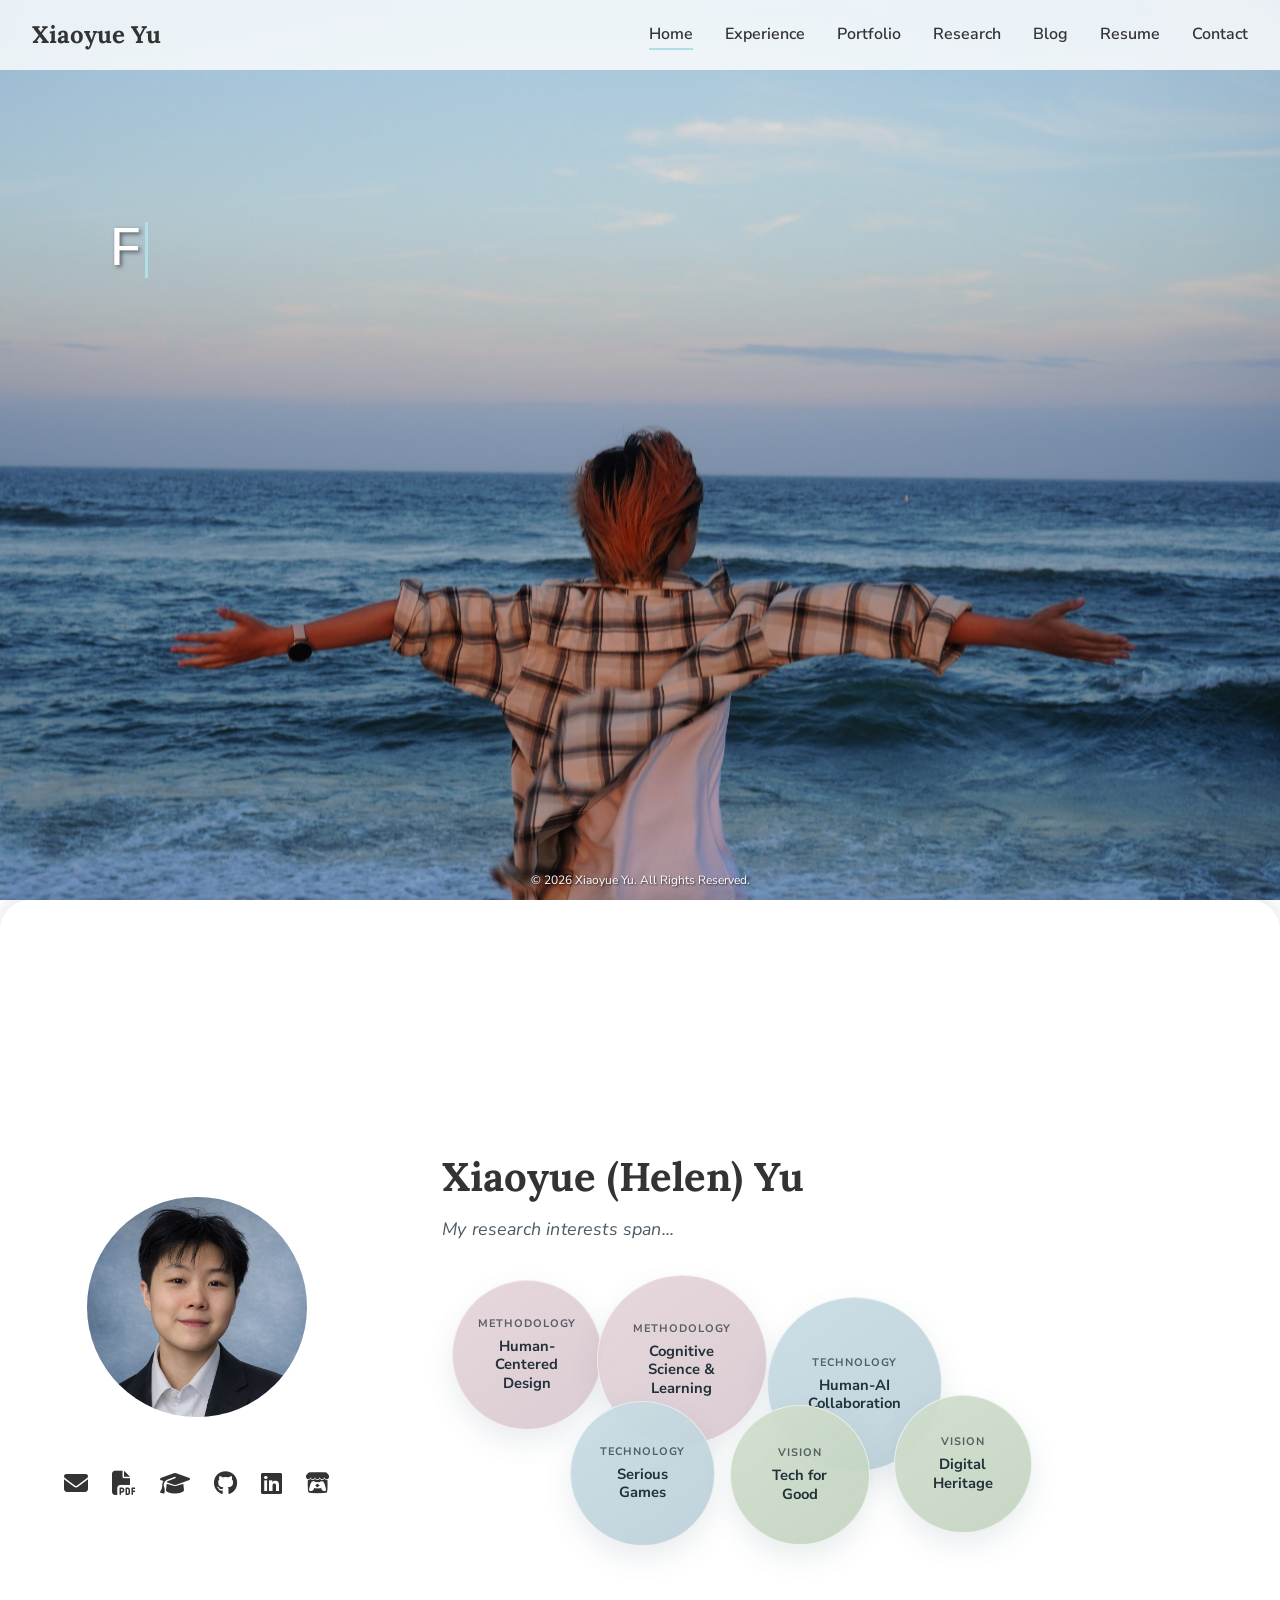
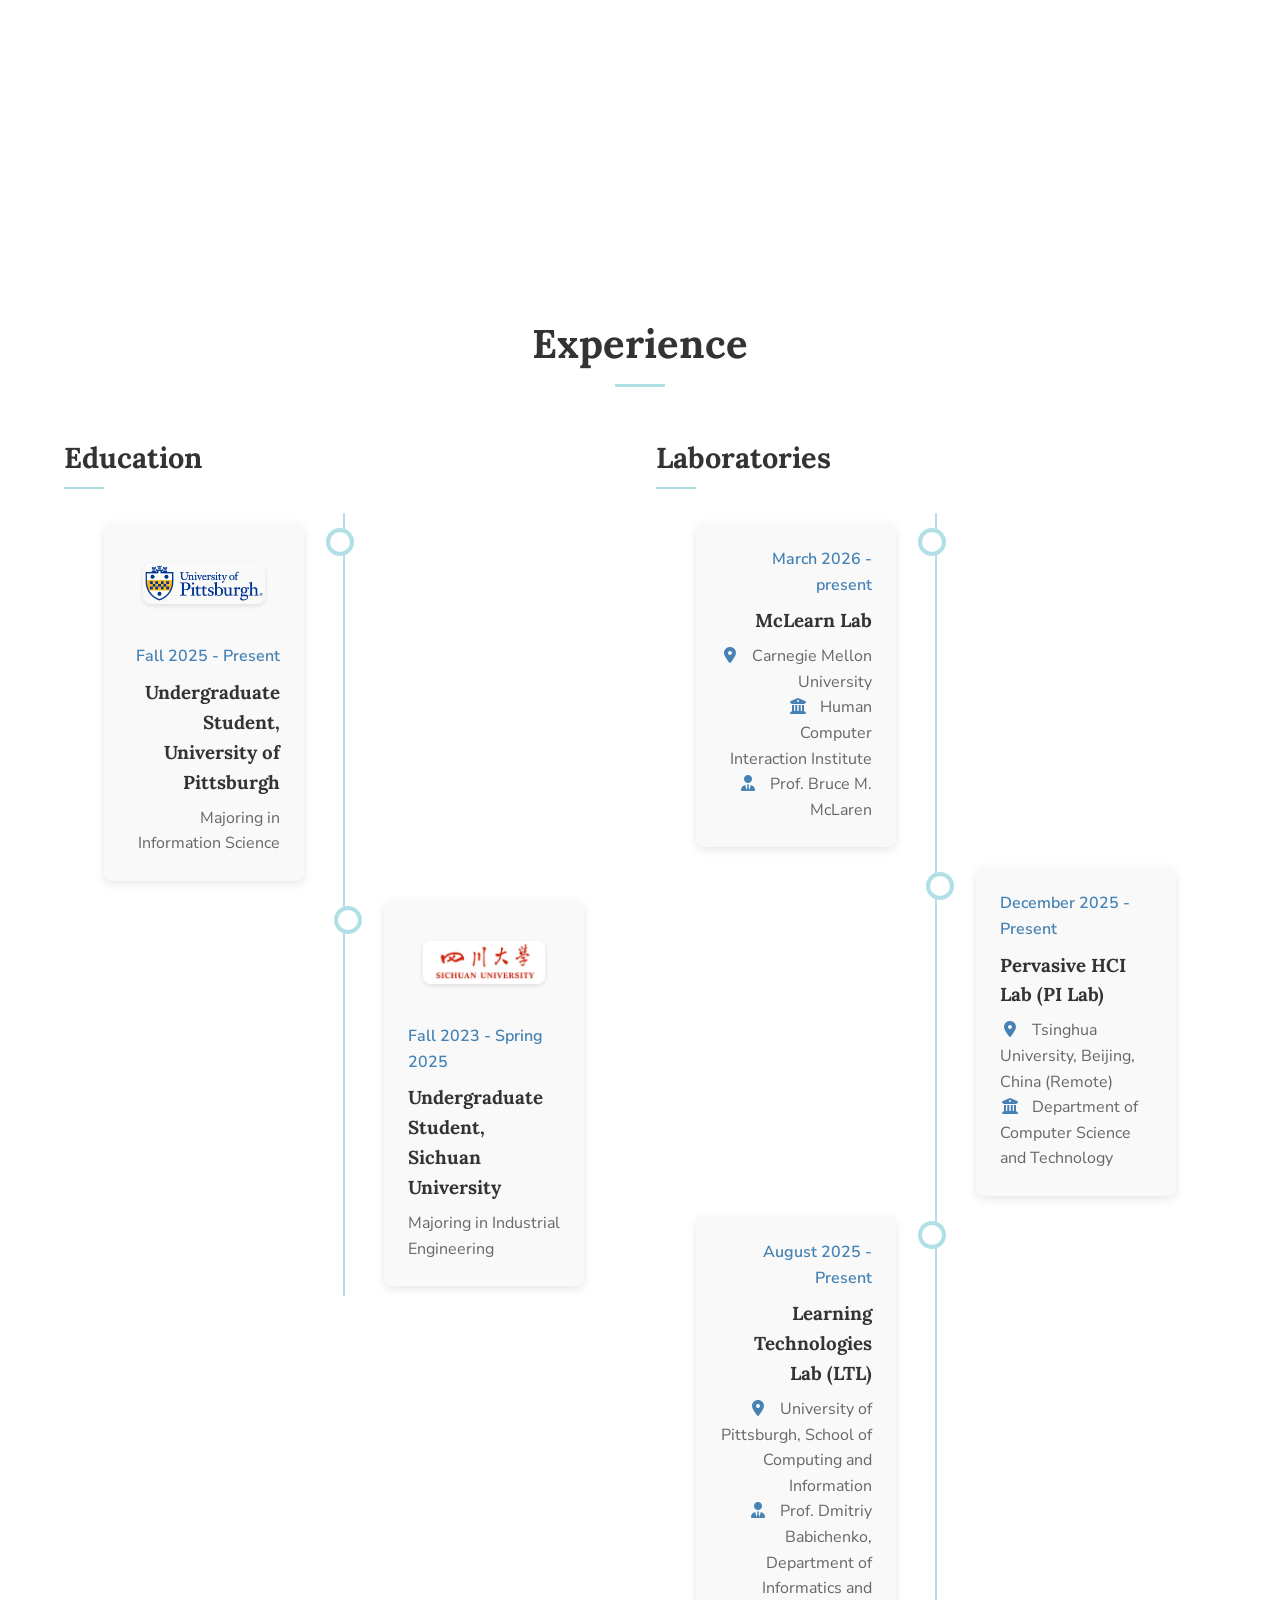
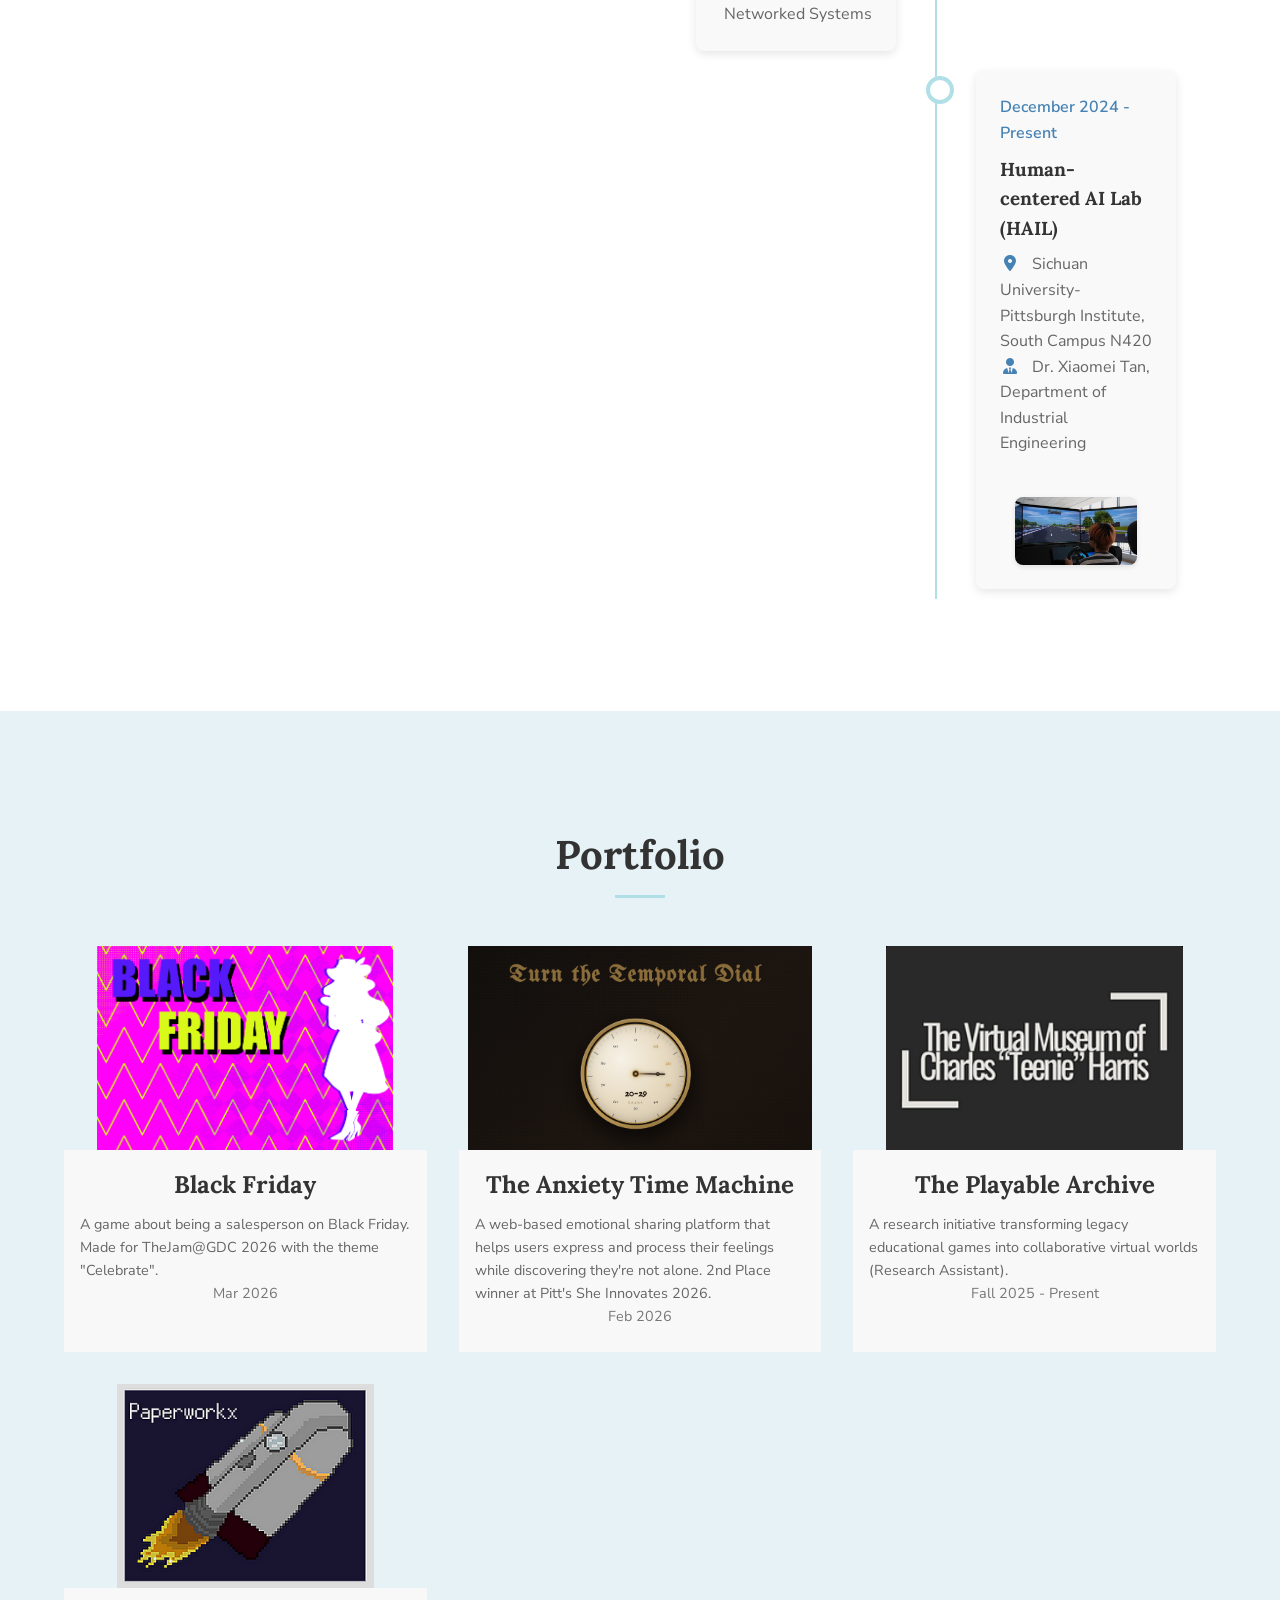
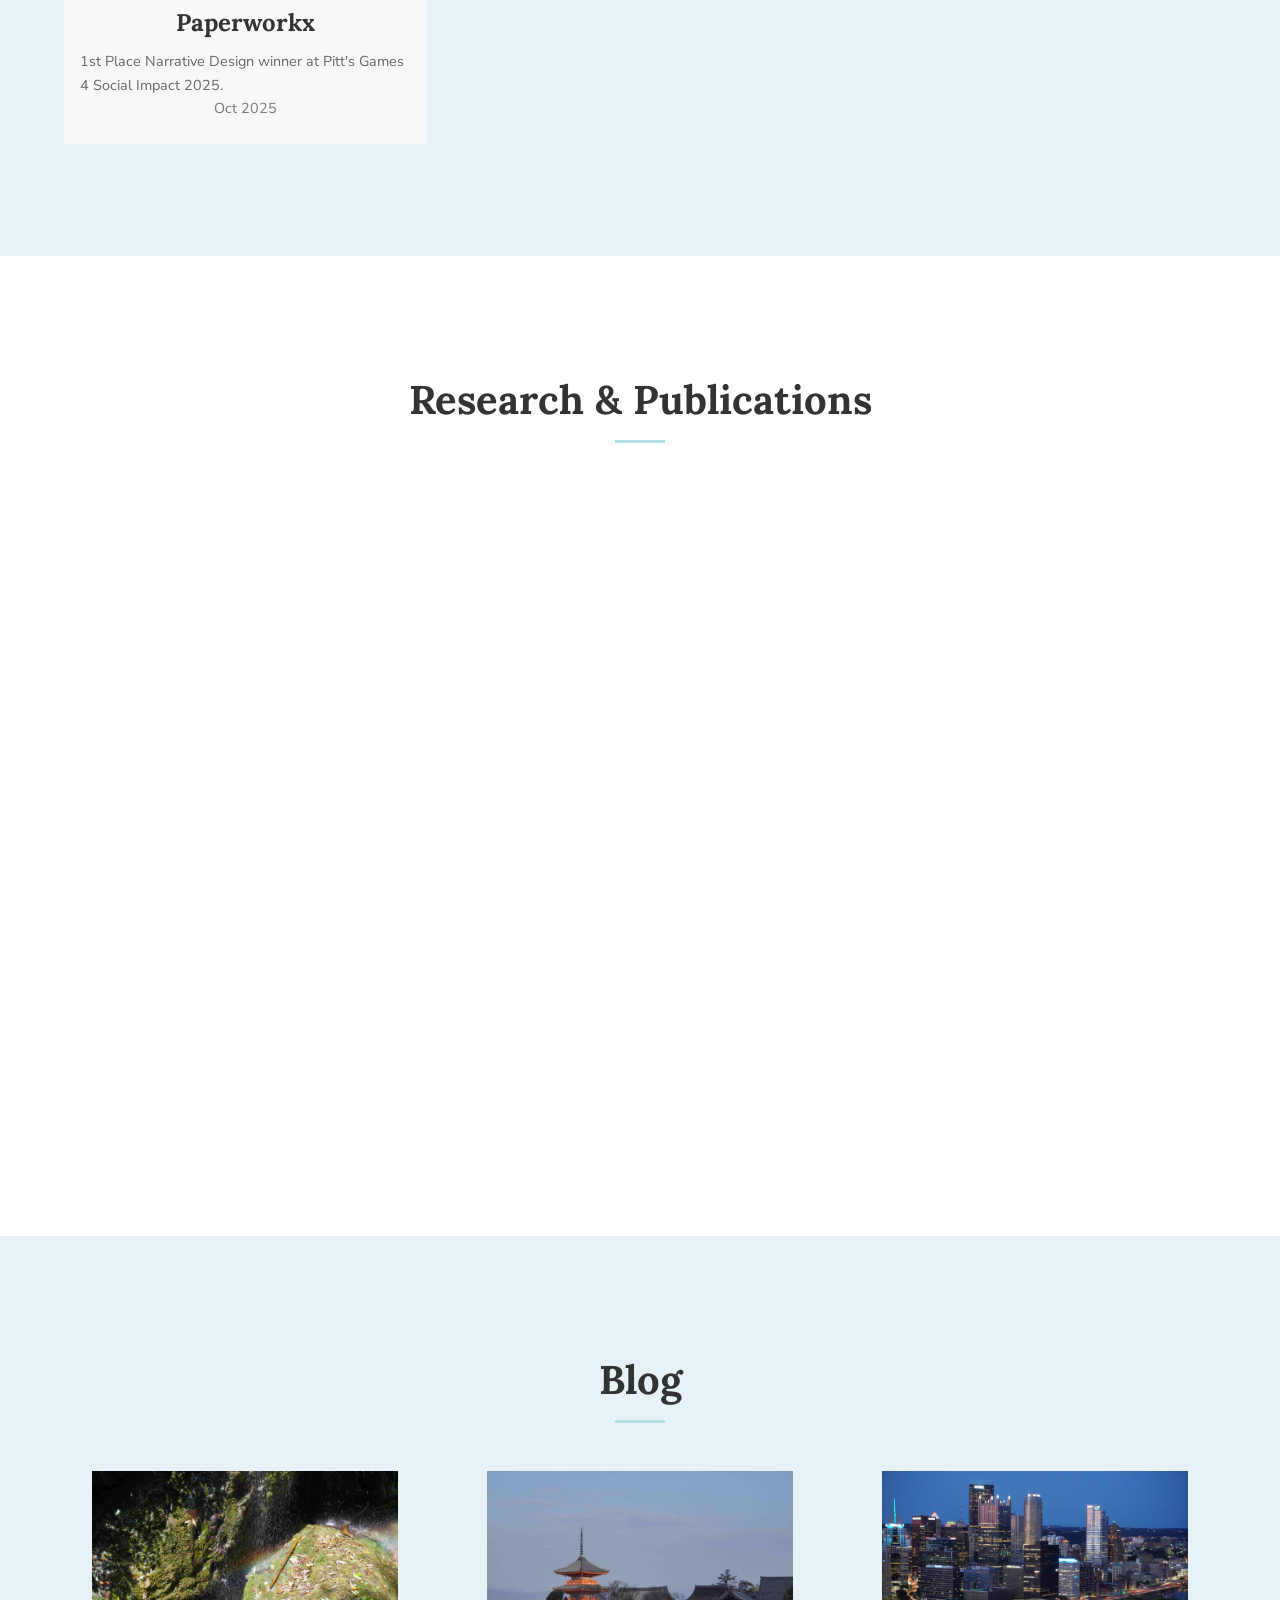
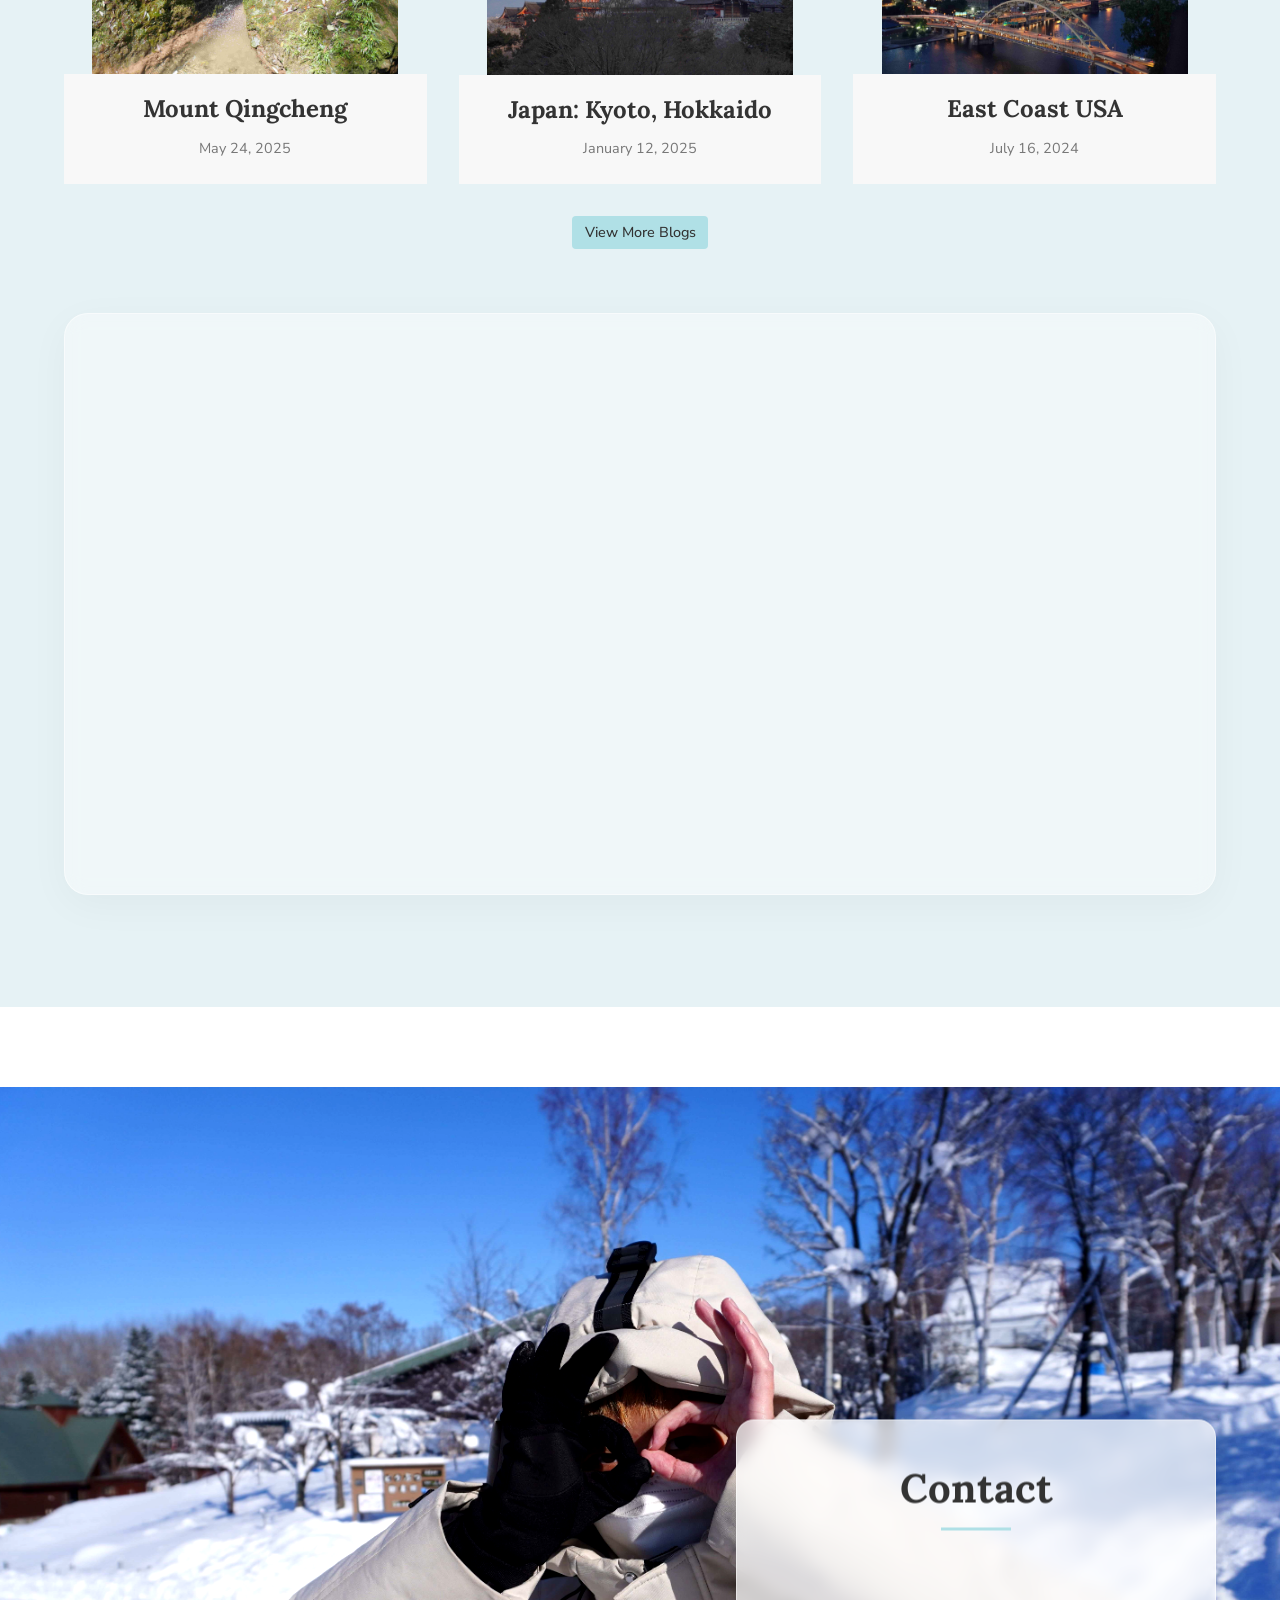
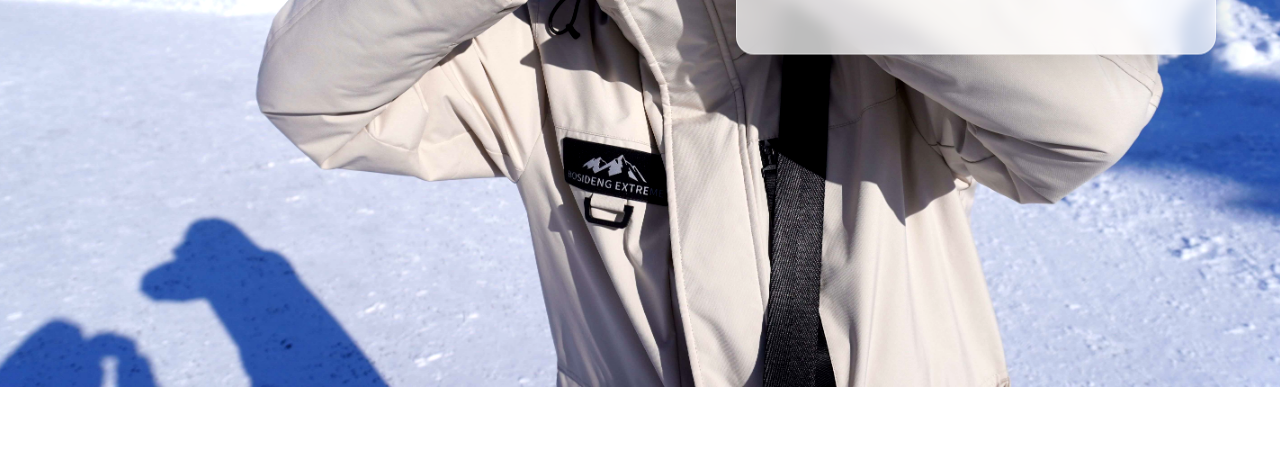
==== commit f7ed07f0: "Add Google Fonts and improve accessibility in HTML files; refactor styles and scripts" ====
--- a/index.html
+++ b/index.html
@@ -7,17 +7,20 @@
     <title>Xiaoyue Yu</title>
     <link rel="icon" href="images/profile/photo_me.jpg">
     <link rel="apple-touch-icon" href="images/profile/photo_me.jpg">
+    <link rel="preconnect" href="https://fonts.googleapis.com">
+    <link rel="preconnect" href="https://fonts.gstatic.com" crossorigin>
+    <link href="https://fonts.googleapis.com/css2?family=Lora:wght@400;500;600;700&family=Nunito+Sans:opsz,wght@6..12,300;6..12,400;6..12,600;6..12,700&display=swap" rel="stylesheet">
     <link rel="stylesheet" href="https://cdnjs.cloudflare.com/ajax/libs/font-awesome/6.4.0/css/all.min.css">
     <link rel="stylesheet" href="styles.css">
     <!-- amCharts 5 Core -->
-    <script src="https://cdn.amcharts.com/lib/5/index.js" defer></script>
-    <script src="https://cdn.amcharts.com/lib/5/map.js" defer></script>
-    <script src="https://cdn.amcharts.com/lib/5/themes/Animated.js" defer></script>
+    <script src="https://cdn.amcharts.com/lib/5/index.js" defer></script>
+    <script src="https://cdn.amcharts.com/lib/5/map.js" defer></script>
+    <script src="https://cdn.amcharts.com/lib/5/themes/Animated.js" defer></script>
     <!-- amCharts 5 Geodata (Pre-loaded for stability) -->
-    <script src="https://cdn.amcharts.com/lib/5/geodata/worldLow.js" defer></script>
-    <script src="https://cdn.amcharts.com/lib/5/geodata/chinaLow.js" defer></script>
-    <script src="https://cdn.amcharts.com/lib/5/geodata/japanLow.js" defer></script>
-    <script src="https://cdn.amcharts.com/lib/5/geodata/usaLow.js" defer></script>
+    <script src="https://cdn.amcharts.com/lib/5/geodata/worldLow.js" defer></script>
+    <script src="https://cdn.amcharts.com/lib/5/geodata/chinaLow.js" defer></script>
+    <script src="https://cdn.amcharts.com/lib/5/geodata/japanLow.js" defer></script>
+    <script src="https://cdn.amcharts.com/lib/5/geodata/usaLow.js" defer></script>
 </head>
 
 <body>
@@ -33,11 +36,11 @@
                 <li><a href="resume.html" target="_blank" rel="noopener noreferrer">Resume</a></li>
                 <li><a href="#contact">Contact</a></li>
             </ul>
-            <div class="hamburger">
+            <button class="hamburger" aria-label="Toggle navigation" aria-expanded="false">
                 <div></div>
                 <div></div>
                 <div></div>
-            </div>
+            </button>
         </div>
     </nav>
 
@@ -61,49 +64,49 @@
                         <div class="avatar-container">
                             <img src="images/profile/photo_me.jpg" alt="Xiaoyue Yu" class="avatar">
                         </div>
-                        <div class="social-links home-social-links">
+                        <div class="social-links home-social-links">
                             <a href="mailto:XIY249@pitt.edu" title="Email"><i class="fas fa-envelope"></i></a>
                             <a href="resume.html" title="Resume" target="_blank" rel="noopener noreferrer"><i
                                     class="fas fa-file-pdf"></i></a>
                             <a href="https://scholar.google.com/citations?hl=en&user=vhUDTcAAAAAJ"
-                                title="Google Scholar"><i class="fas fa-graduation-cap"></i></a>
+                                title="Google Scholar" target="_blank" rel="noopener noreferrer"><i class="fas fa-graduation-cap"></i></a>
                             <a href="https://github.com/Xiaoyue-Yu" title="GitHub" target="_blank"
                                 rel="noopener noreferrer"><i class="fab fa-github"></i></a>
-                            <a href="https://www.linkedin.com/in/xiaoyue-yu/" title="LinkedIn"><i
-                                    class="fab fa-linkedin"></i></a>
+                            <a href="https://www.linkedin.com/in/xiaoyue-yu/" title="LinkedIn" target="_blank"
+                                rel="noopener noreferrer"><i class="fab fa-linkedin"></i></a>
                             <a href="https://xiaoyue-yu.itch.io/" title="itch.io" target="_blank"
                                 rel="noopener noreferrer"><i class="fab fa-itch-io"></i></a>
                         </div>
                     </div>
                     <div class="home-right">
                         <h1 class="name">Xiaoyue (Helen) Yu</h1>
-                        <p class="research-area">My research interests span...</p>
-                        <div class="bubbles-container">
-                            <div class="bubble methodology-bubble">
-                                <span class="bubble-category">Methodology</span>
-                                <span class="bubble-term">Human-Centered Design</span>
-                            </div>
-                            <div class="bubble methodology-bubble">
-                                <span class="bubble-category">Methodology</span>
-                                <span class="bubble-term">Cognitive Science &amp; Learning</span>
-                            </div>
-                            <div class="bubble technology-bubble">
-                                <span class="bubble-category">Technology</span>
-                                <span class="bubble-term">Human-AI Collaboration</span>
-                            </div>
-                            <div class="bubble technology-bubble">
-                                <span class="bubble-category">Technology</span>
-                                <span class="bubble-term">Serious Games</span>
-                            </div>
-                            <div class="bubble vision-bubble">
-                                <span class="bubble-category">Vision</span>
-                                <span class="bubble-term">Tech for Good</span>
-                            </div>
-                            <div class="bubble vision-bubble">
-                                <span class="bubble-category">Vision</span>
-                                <span class="bubble-term">Digital Heritage</span>
-                            </div>
-                        </div>
+                        <p class="research-area">My research interests span...</p>
+                        <div class="bubbles-container">
+                            <div class="bubble methodology-bubble">
+                                <span class="bubble-category">Methodology</span>
+                                <span class="bubble-term">Human-Centered Design</span>
+                            </div>
+                            <div class="bubble methodology-bubble">
+                                <span class="bubble-category">Methodology</span>
+                                <span class="bubble-term">Cognitive Science &amp; Learning</span>
+                            </div>
+                            <div class="bubble technology-bubble">
+                                <span class="bubble-category">Technology</span>
+                                <span class="bubble-term">Human-AI Collaboration</span>
+                            </div>
+                            <div class="bubble technology-bubble">
+                                <span class="bubble-category">Technology</span>
+                                <span class="bubble-term">Serious Games</span>
+                            </div>
+                            <div class="bubble vision-bubble">
+                                <span class="bubble-category">Vision</span>
+                                <span class="bubble-term">Tech for Good</span>
+                            </div>
+                            <div class="bubble vision-bubble">
+                                <span class="bubble-category">Vision</span>
+                                <span class="bubble-term">Digital Heritage</span>
+                            </div>
+                        </div>
                     </div>
                 </div>
             </div>
@@ -311,27 +314,33 @@
             <div class="container">
                 <h2 class="section-title">Blog</h2>
                 <div class="projects-grid fade-in-section">
-                    <a href="blog/blog-mount-qingcheng.html" class="project-card-link">
-                        <div class="project-card">
-                            <img src="images/blog/MountQingcheng_title.JPG" alt="Mount Qingcheng" class="project-img">
+                    <a href="blog/blog-mount-qingcheng.html" class="project-card-link">
+                        <div class="project-card">
+                            <div class="project-img-container">
+                                <img src="images/blog/MountQingcheng_title.JPG" alt="Mount Qingcheng" class="project-img">
+                            </div>
                             <div class="project-info">
                                 <h3 class="project-title">Mount Qingcheng</h3>
                                 <p class="project-date">May 24, 2025</p>
                             </div>
                         </div>
                     </a>
-                    <a href="blog/blog-japan.html" class="project-card-link">
-                        <div class="project-card">
-                            <img src="images/blog/Japan_title.JPG" alt="Japan" class="project-img">
+                    <a href="blog/blog-japan.html" class="project-card-link">
+                        <div class="project-card">
+                            <div class="project-img-container">
+                                <img src="images/blog/Japan_title.JPG" alt="Japan" class="project-img">
+                            </div>
                             <div class="project-info">
                                 <h3 class="project-title">Japan: Kyoto, Hokkaido</h3>
                                 <p class="project-date">January 12, 2025</p>
                             </div>
                         </div>
                     </a>
-                    <a href="blog/blog-east-coast-usa.html" class="project-card-link">
-                        <div class="project-card">
-                            <img src="images/blog/EastCostUSA_title.JPG" alt="East Coast USA" class="project-img">
+                    <a href="blog/blog-east-coast-usa.html" class="project-card-link">
+                        <div class="project-card">
+                            <div class="project-img-container">
+                                <img src="images/blog/EastCostUSA_title.JPG" alt="East Coast USA" class="project-img">
+                            </div>
                             <div class="project-info">
                                 <h3 class="project-title">East Coast USA</h3>
                                 <p class="project-date">July 16, 2024</p>
@@ -339,11 +348,11 @@
                         </div>
                     </a>
                 </div>
-                <div class="view-more-container">
-                    <a href="blog/index.html" class="view-more-btn">
-                        View More Blogs
-                    </a>
-                </div>
+                <div class="view-more-container">
+                    <a href="blog/index.html" class="view-more-btn">
+                        View More Blogs
+                    </a>
+                </div>
 
                 <!-- World Map Section (Traveled Places) -->
                 <div class="world-map-container fade-in-section">
@@ -360,10 +369,10 @@
 
                 <div class="contact-content-overlay">
                     <h2 class="section-title contact-title">Contact</h2>
-                    <div class="contact-content fade-in-section">
-                        <p class="contact-email">XIY249@pitt.edu</p>
-                        <p class="contact-email">yuxiaoyue@stu.scu.edu.cn</p>
-                    </div>
+                    <div class="contact-content fade-in-section">
+                        <a href="mailto:XIY249@pitt.edu" class="contact-email">XIY249@pitt.edu</a>
+                        <a href="mailto:yuxiaoyue@stu.scu.edu.cn" class="contact-email">yuxiaoyue@stu.scu.edu.cn</a>
+                    </div>
                 </div>
             </div>
         </section>
@@ -372,9 +381,9 @@
 
     <button class="back-to-top" id="backToTop" title="Back to Top"><i class="fas fa-chevron-up"></i></button>
 
-    <footer class="site-footer">&copy; 2026 Xiaoyue Yu. All Rights Reserved.</footer>
-
-    <script src="scripts.js" defer></script>
-</body>
-
-</html>
+    <footer class="site-footer">&copy; 2026 Xiaoyue Yu. All Rights Reserved.</footer>
+
+    <script src="scripts.js" defer></script>
+</body>
+
+</html>
--- a/styles.css
+++ b/styles.css
@@ -1,60 +1,3 @@
-/* Fonts */
-@font-face {
-    font-family: 'Lora';
-    font-style: normal;
-    font-weight: 400;
-    src: local('Lora Regular'), local('Lora-Regular'), local('Times New Roman');
-}
-
-@font-face {
-    font-family: 'Lora';
-    font-style: normal;
-    font-weight: 500;
-    src: local('Lora Medium'), local('Lora-Medium'), local('Times New Roman');
-}
-
-@font-face {
-    font-family: 'Lora';
-    font-style: normal;
-    font-weight: 600;
-    src: local('Lora SemiBold'), local('Lora-SemiBold'), local('Times New Roman Bold');
-}
-
-@font-face {
-    font-family: 'Lora';
-    font-style: normal;
-    font-weight: 700;
-    src: local('Lora Bold'), local('Lora-Bold'), local('Times New Roman Bold');
-}
-
-@font-face {
-    font-family: 'Nunito Sans';
-    font-style: normal;
-    font-weight: 300;
-    src: local('Nunito Sans Light'), local('NunitoSans-Light'), local('Arial');
-}
-
-@font-face {
-    font-family: 'Nunito Sans';
-    font-style: normal;
-    font-weight: 400;
-    src: local('Nunito Sans Regular'), local('NunitoSans-Regular'), local('Arial');
-}
-
-@font-face {
-    font-family: 'Nunito Sans';
-    font-style: normal;
-    font-weight: 600;
-    src: local('Nunito Sans SemiBold'), local('NunitoSans-SemiBold'), local('Arial Bold');
-}
-
-@font-face {
-    font-family: 'Nunito Sans';
-    font-style: normal;
-    font-weight: 700;
-    src: local('Nunito Sans Bold'), local('NunitoSans-Bold'), local('Arial Bold');
-}
-
 /* Reset and Base Styles */
 * {
     margin: 0;
@@ -263,6 +206,9 @@
 .hamburger {
     display: none;
     cursor: pointer;
+    background: none;
+    border: none;
+    padding: 0;
 }
 
 .hamburger div {
@@ -1085,7 +1031,7 @@
 .back-to-top {
     position: fixed;
     right: 2rem;
-    bottom: 2rem;
+    bottom: 2.5rem;
     width: 48px;
     height: 48px;
     border-radius: 50%;
